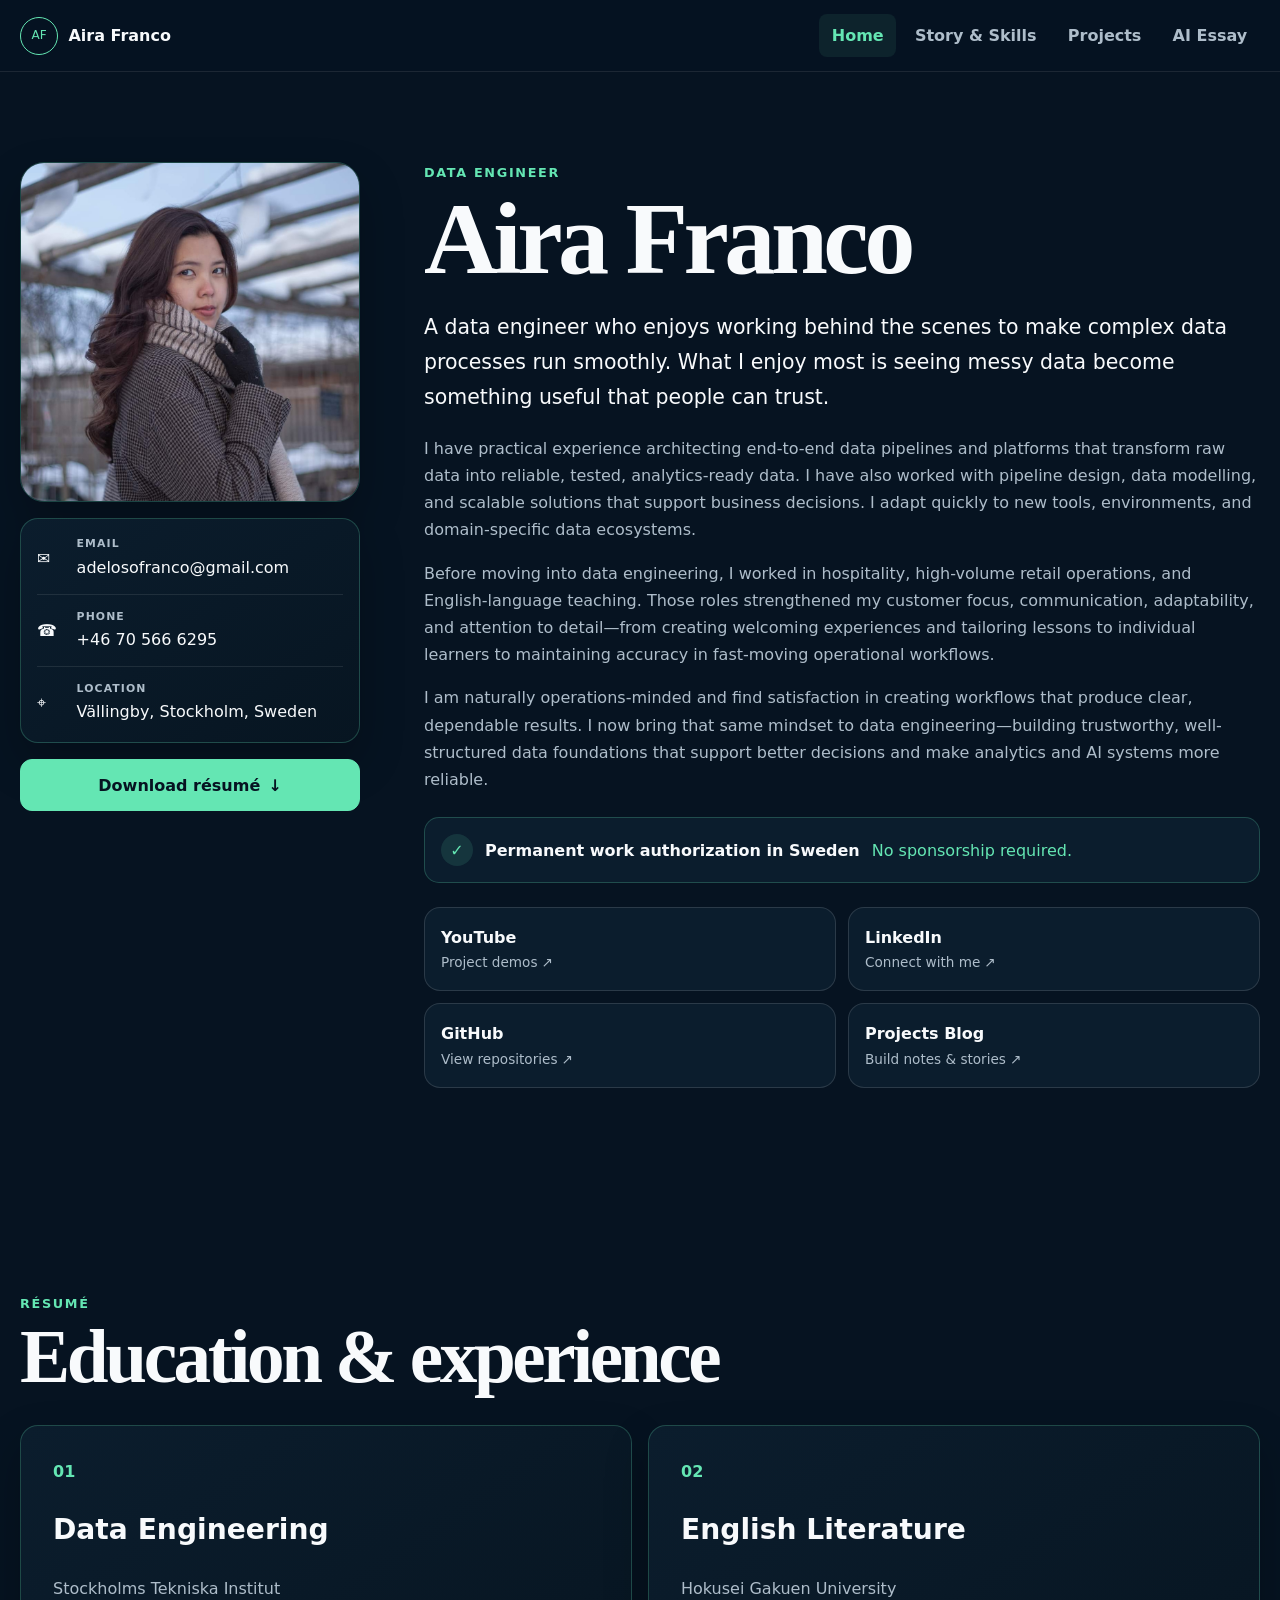
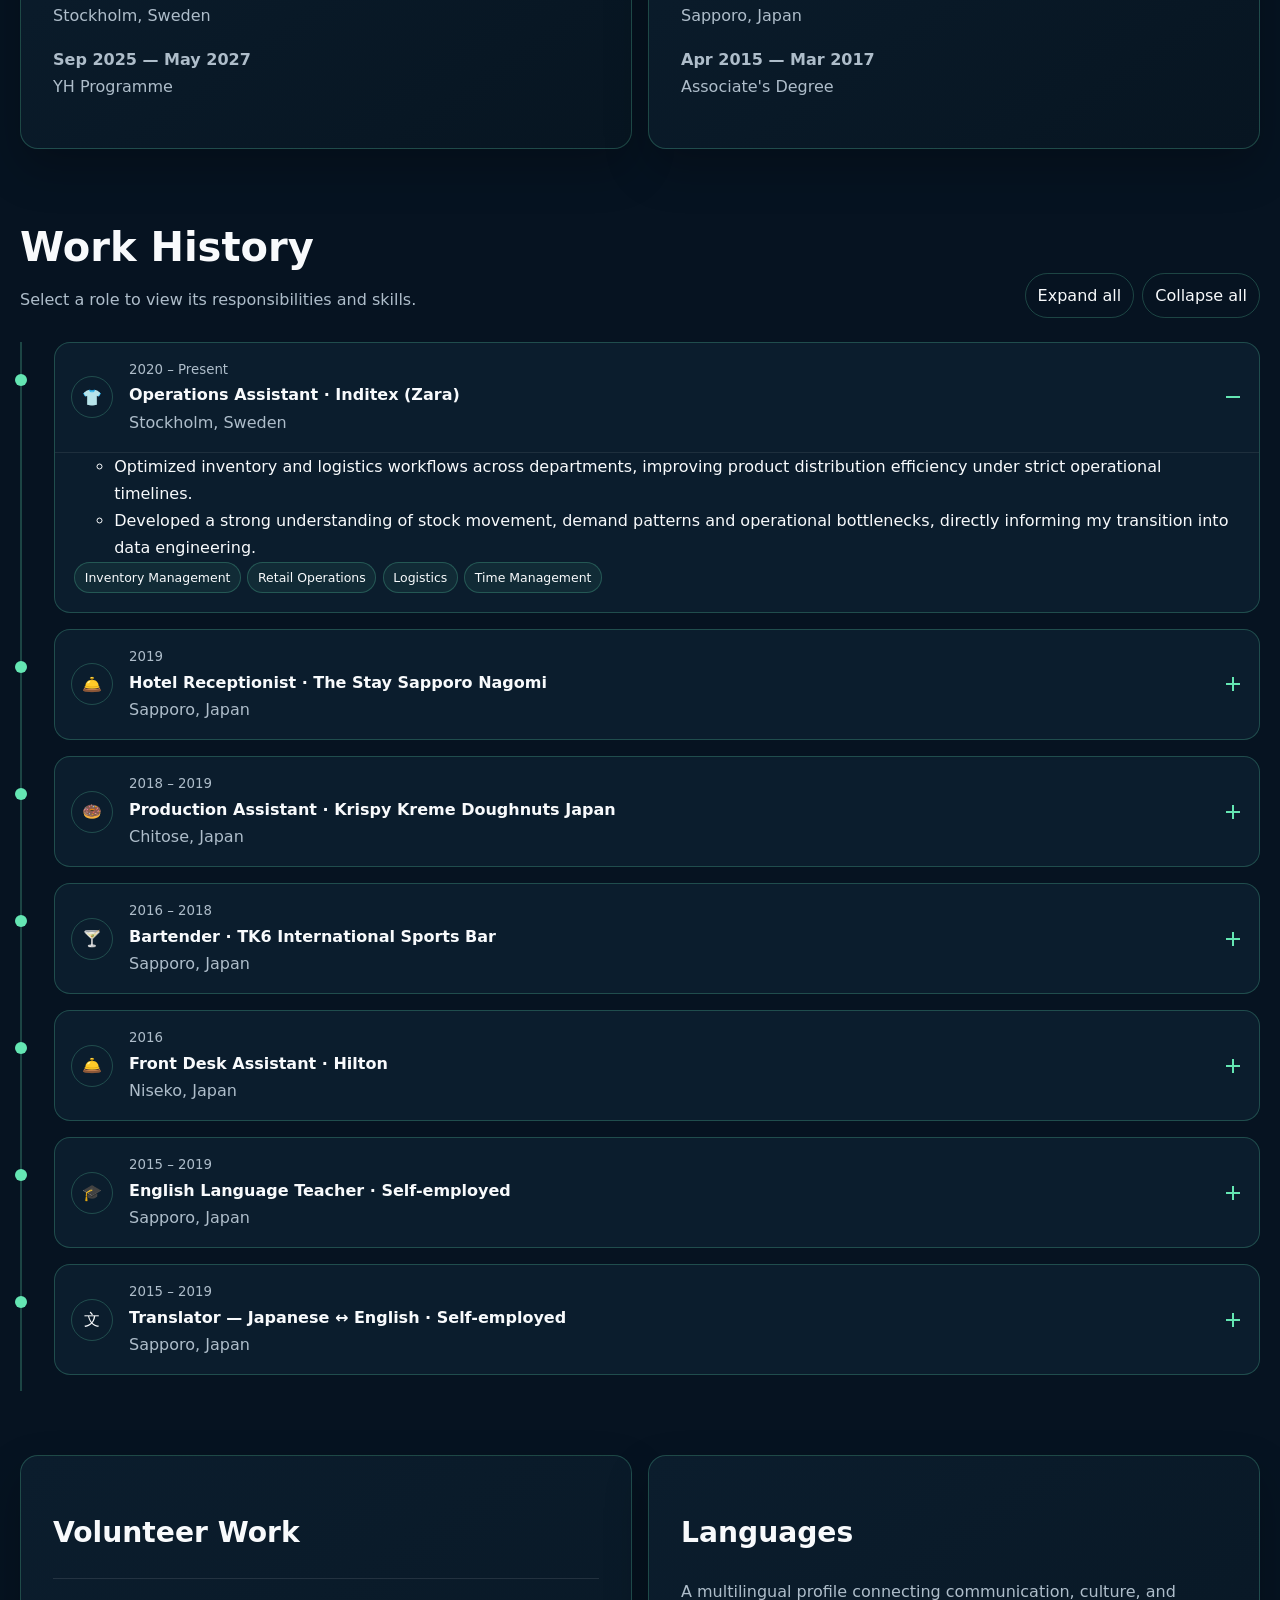
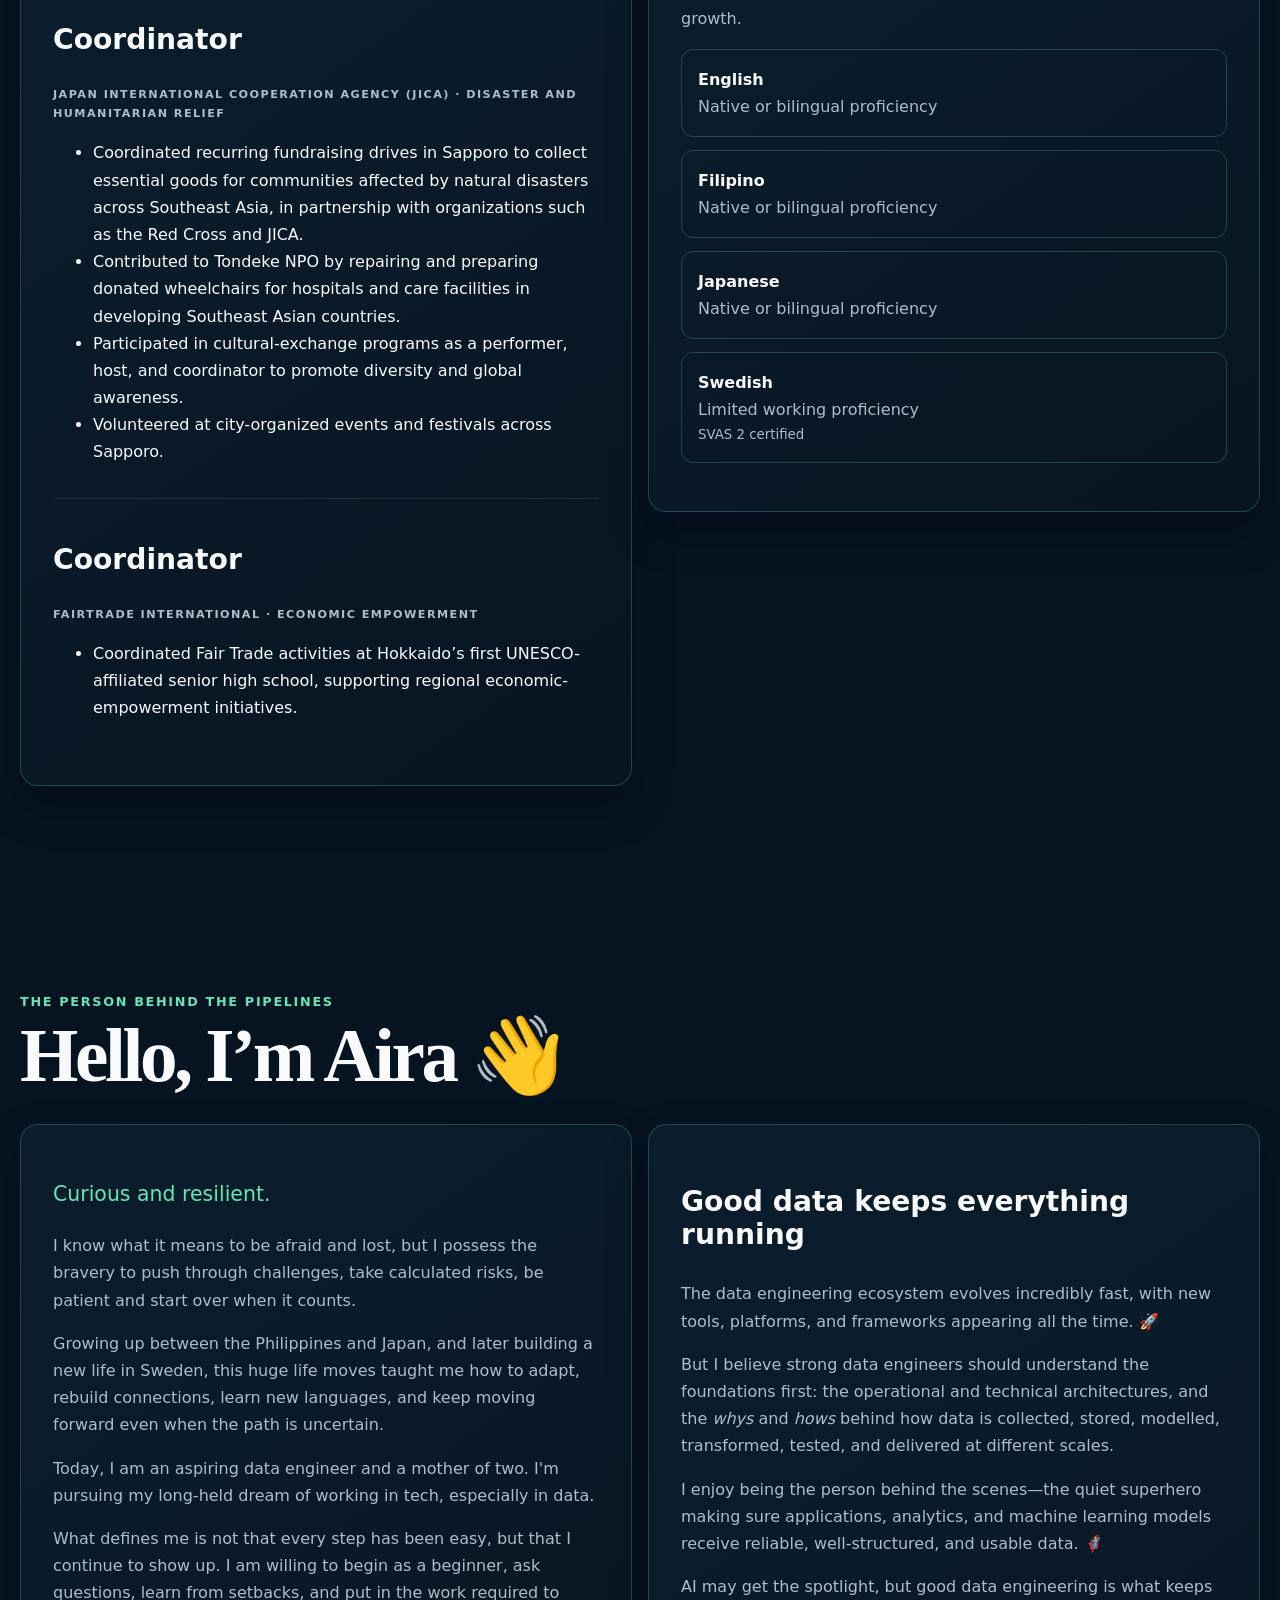
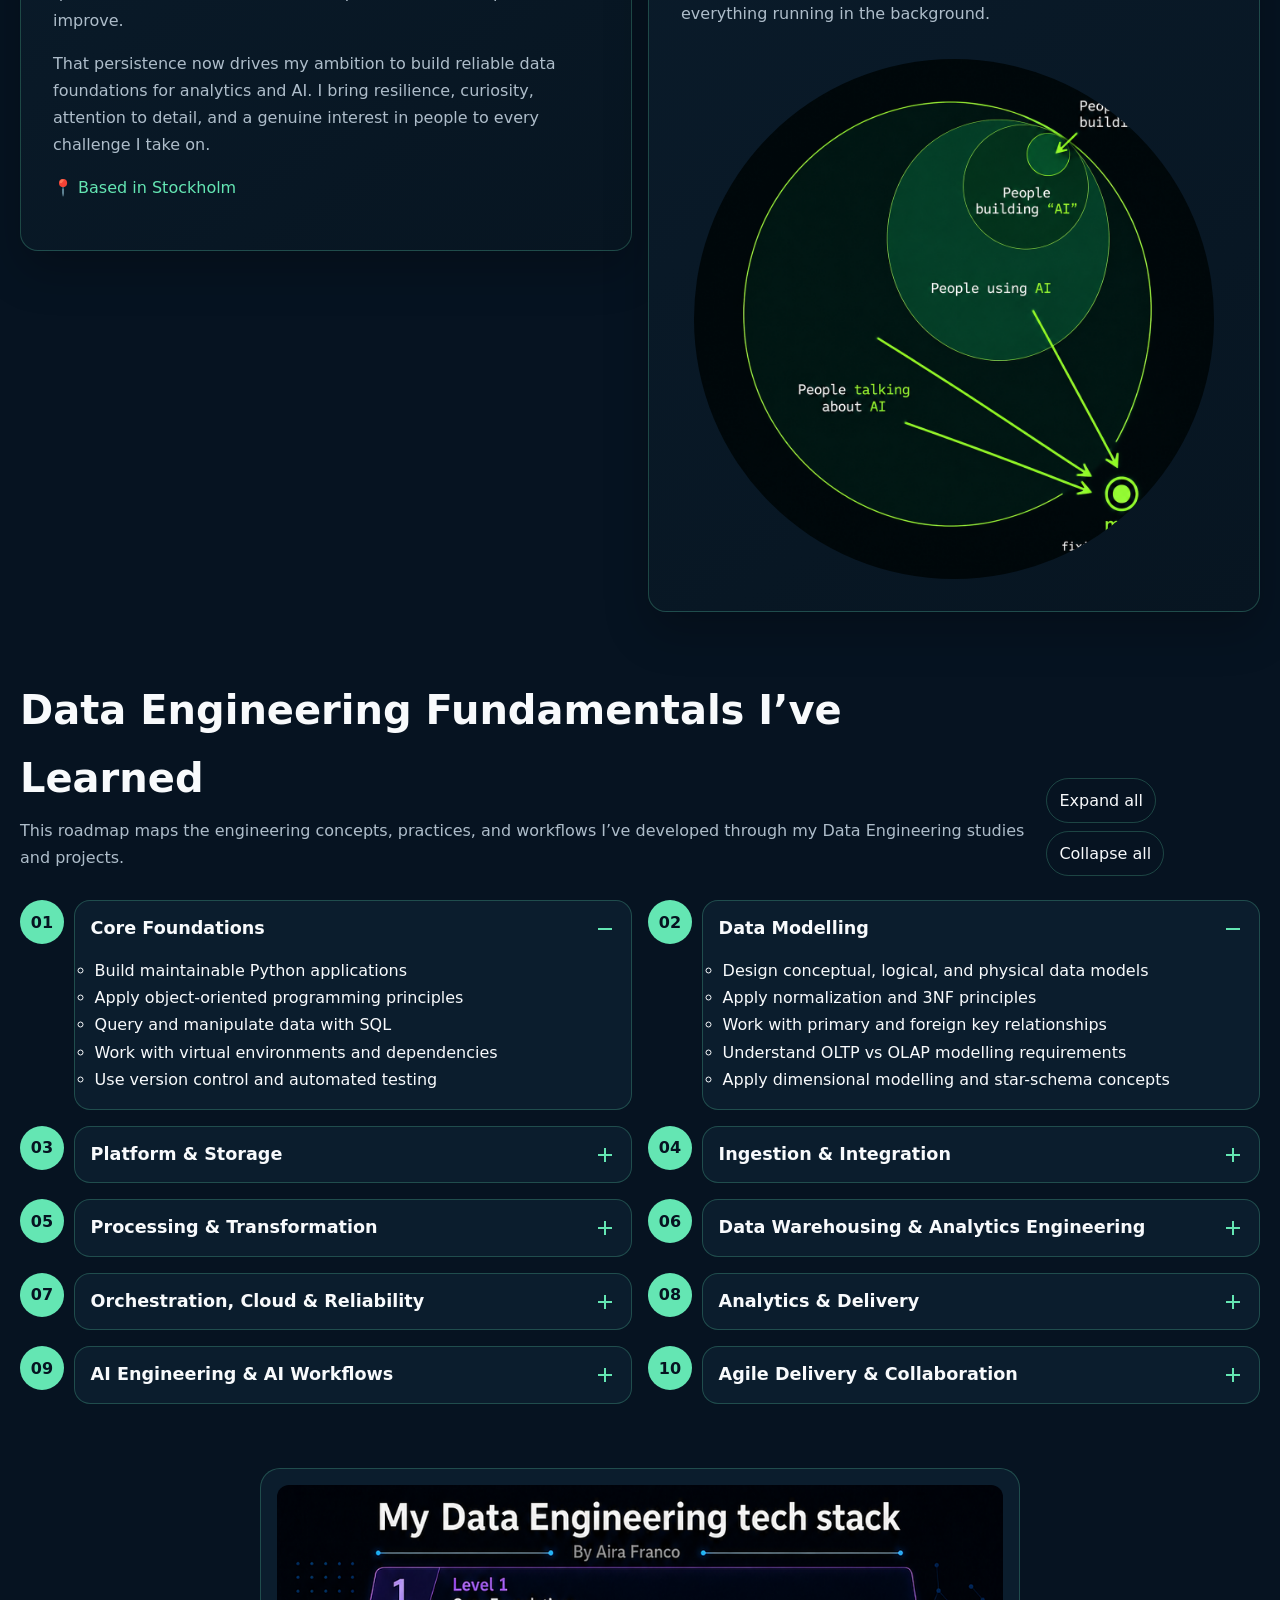
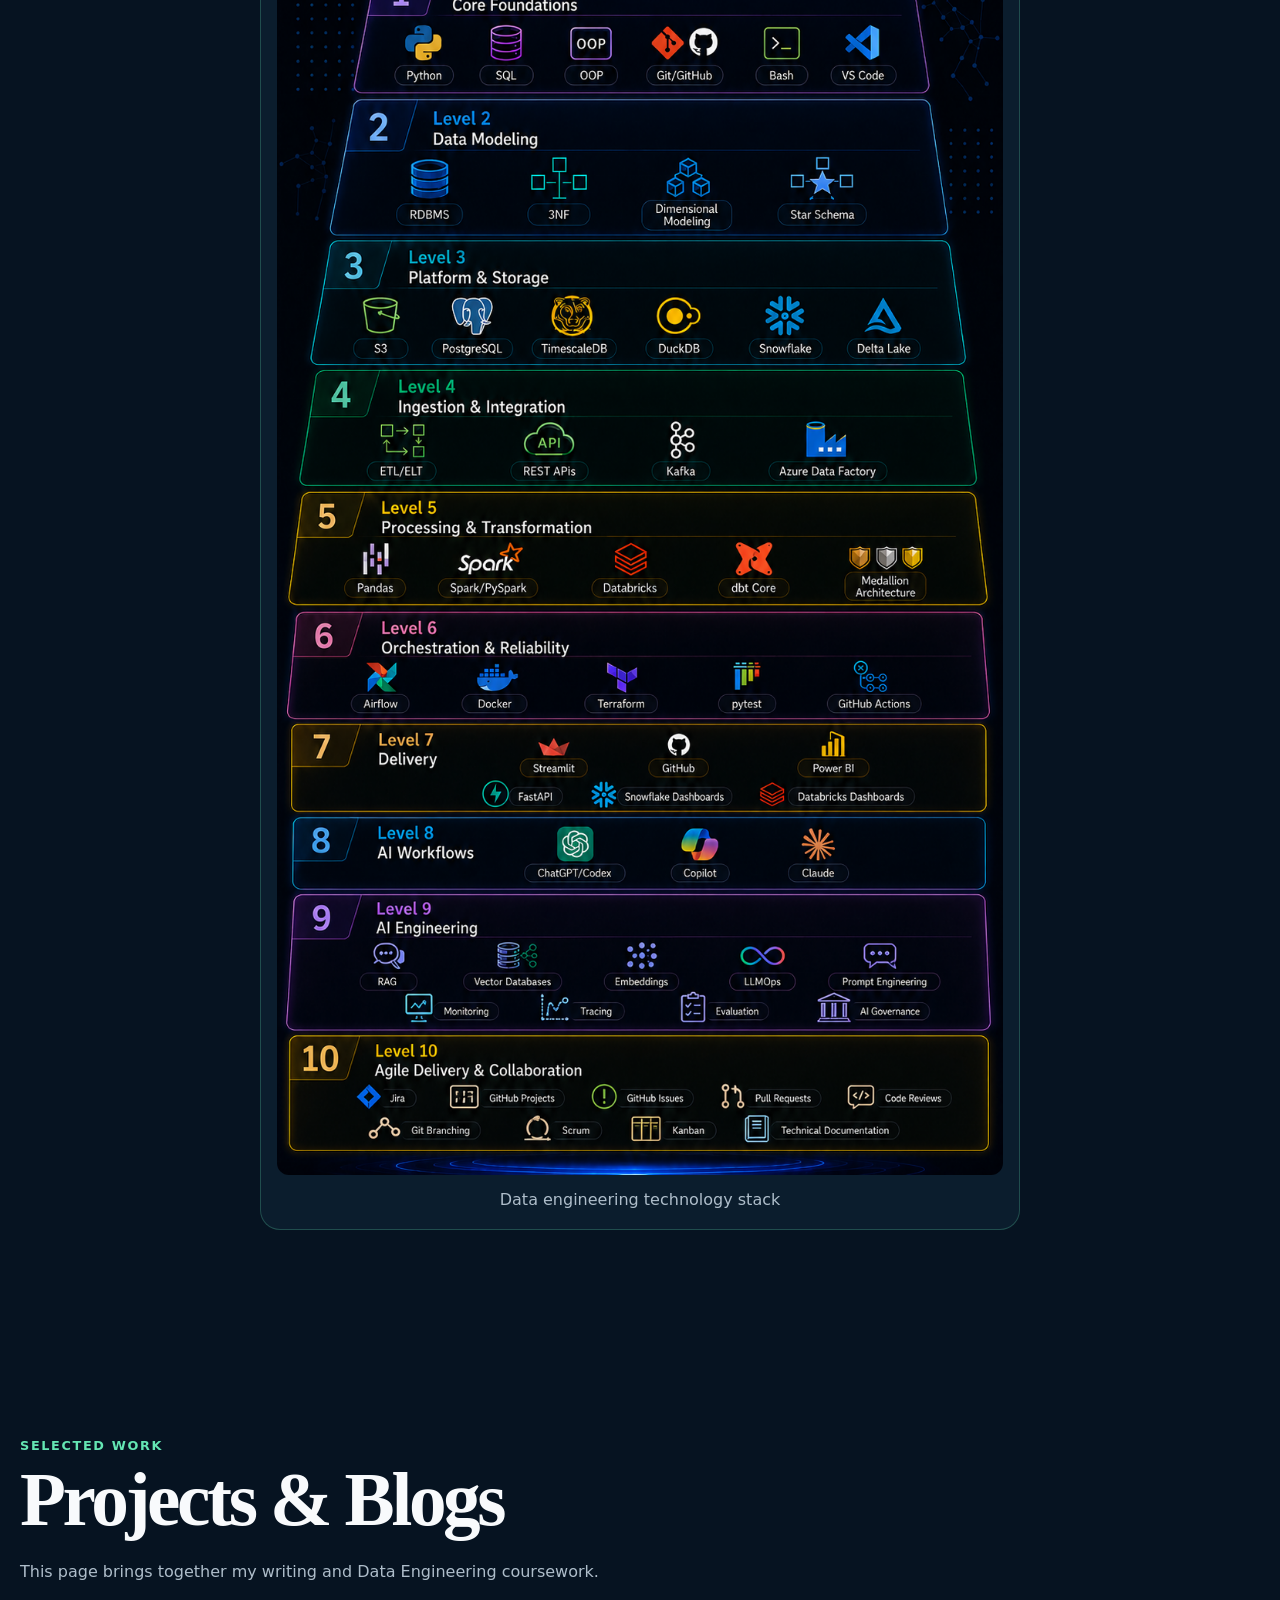
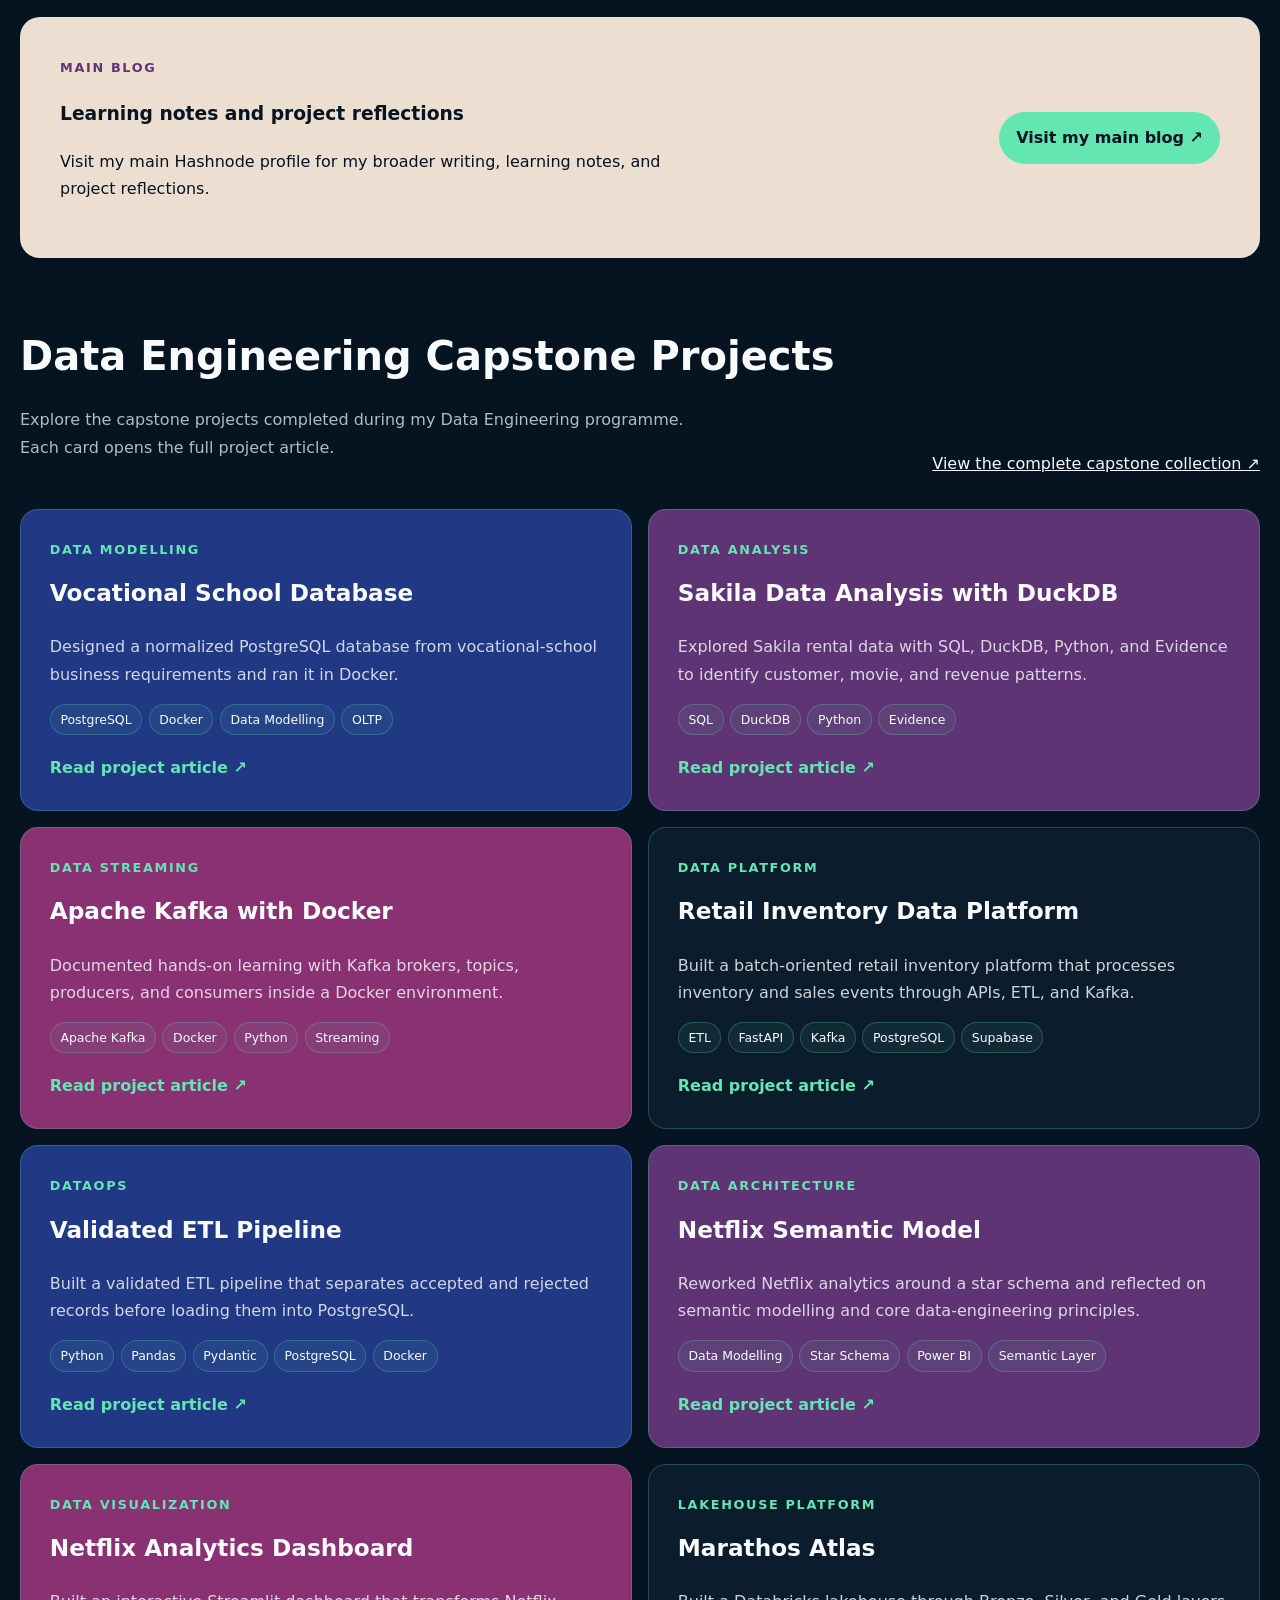
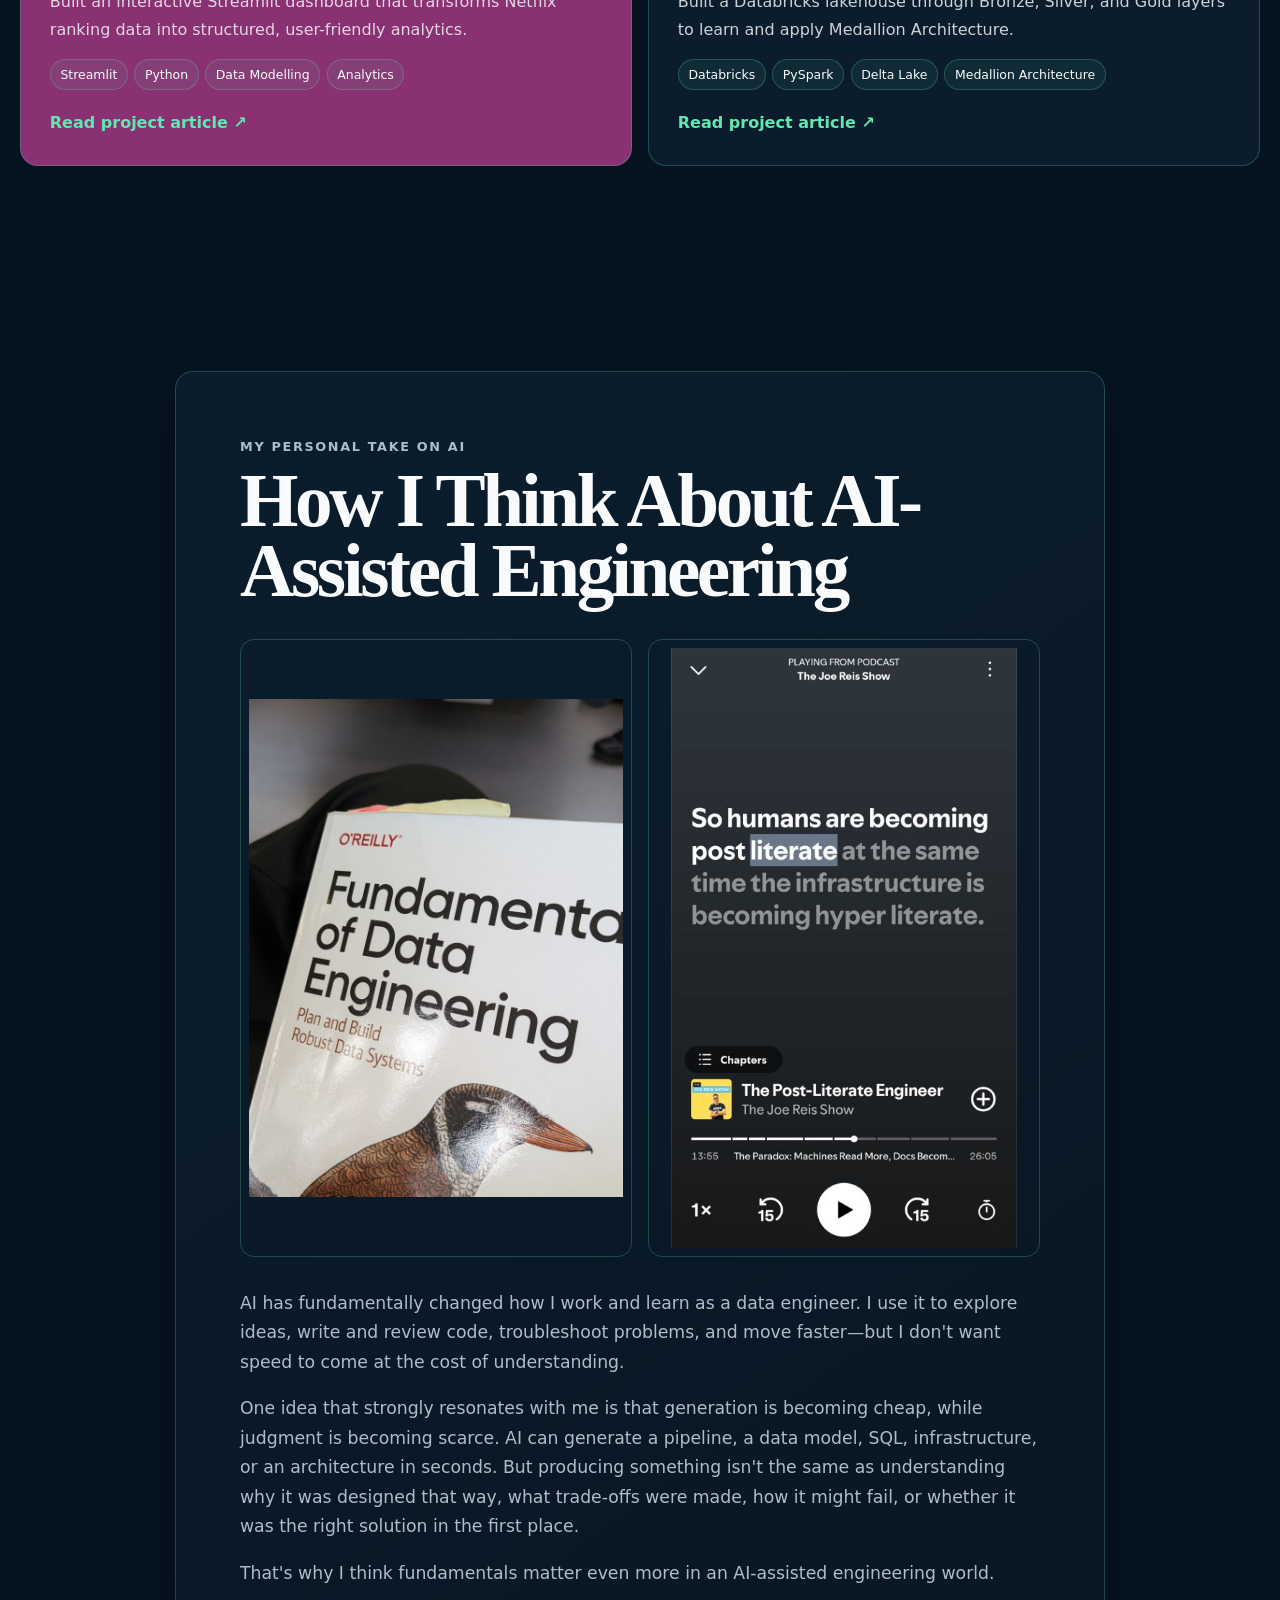
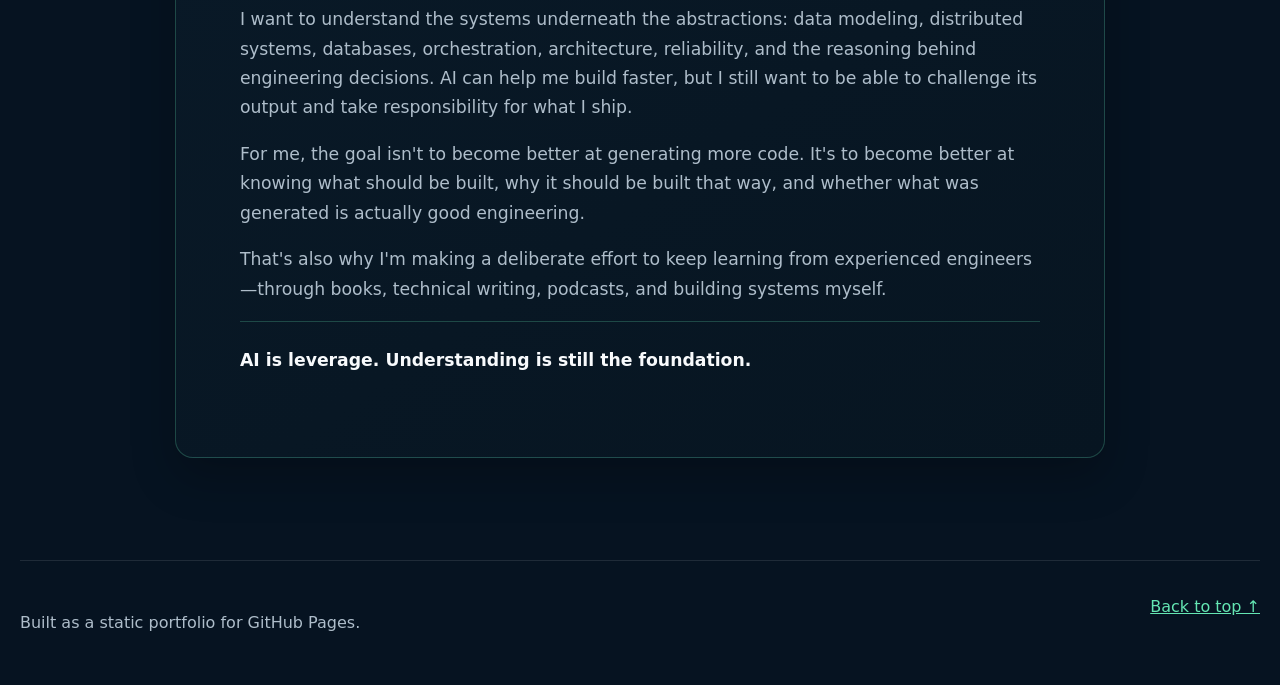
==== index.html @ 82b2828c "Migrate portfolio to static GitHub Pages site" ====
<!doctype html>
<html lang="en">
<head>
<meta charset="utf-8">
<meta name="viewport" content="width=device-width, initial-scale=1">
<title>Aira Franco | Data Engineer</title>
<meta name="description" content="Portfolio of Aira Franco, a Stockholm-based data engineer building reliable data foundations for analytics and AI.">
<meta name="theme-color" content="#061321">
<meta name="color-scheme" content="dark">
<link rel="canonical" href="https://akina-aoki.github.io/">
<meta property="og:type" content="website">
<meta property="og:site_name" content="Aira Franco Portfolio">
<meta property="og:title" content="Aira Franco | Data Engineer">
<meta property="og:description" content="Data engineering portfolio featuring Aira Franco's experience, skills, projects, and writing.">
<meta property="og:url" content="https://akina-aoki.github.io/">
<meta property="og:image" content="https://akina-aoki.github.io/assets/profile_pic.jpg">
<meta property="og:image:alt" content="Portrait of Aira Franco">
<link rel="icon" href="assets/profile_pic.jpg" type="image/jpeg">
<link rel="stylesheet" href="assets/css/styles.css">
<script src="assets/js/main.js" defer>
</script>
</head>
<body>
<a class="skip-link" href="#main-content">Skip to main content</a>
<header class="site-header">
<a class="brand" href="#home" aria-label="Aira Franco, home">
<span aria-hidden="true">AF</span>
<strong>Aira Franco</strong>
</a>
<button class="menu-button" type="button" aria-expanded="false" aria-controls="site-nav">
<span class="sr-only">Open navigation</span>
<span aria-hidden="true">
</span>
<span aria-hidden="true">
</span>
<span aria-hidden="true">
</span>
</button>
<nav id="site-nav" aria-label="Primary navigation">
<a href="#home">Home</a>
<a href="#story">Story &amp; Skills</a>
<a href="#projects">Projects</a>
<a href="#ai-essay">AI Essay</a>
</nav>
</header>
<main id="main-content">
<section id="home" class="section hero" aria-labelledby="home-title">
<div class="hero-grid">
<aside class="profile-column">
<img class="profile-image" src="assets/profile_pic.jpg" alt="Portrait of Aira Franco" width="981" height="981">
<div class="contact-card" aria-label="Contact information">
<p>
<span aria-hidden="true">✉</span>
<span>
<small>Email</small>
<a href="mailto:adelosofranco@gmail.com">adelosofranco@gmail.com</a>
</span>
</p>
<p>
<span aria-hidden="true">☎</span>
<span>
<small>Phone</small>
<a href="tel:+46705666295">+46 70 566 6295</a>
</span>
</p>
<p>
<span aria-hidden="true">⌖</span>
<span>
<small>Location</small>Vällingby, Stockholm, Sweden</span>
</p>
</div>
<a class="button primary full" href="assets/resume.pdf" download="CV_Aira_Franco_en.pdf">Download résumé <span aria-hidden="true">↓</span>
</a>
</aside>
<div class="hero-copy">
<p class="eyebrow">Data Engineer</p>
<h1 id="home-title">Aira Franco</h1>
<p class="lead">A data engineer who enjoys working behind the scenes to make complex data processes run smoothly. What I enjoy most is seeing messy data become something useful that people can trust.</p>
<p>I have practical experience architecting end-to-end data pipelines and platforms that transform raw data into reliable, tested, analytics-ready data. I have also worked with pipeline design, data modelling, and scalable solutions that support business decisions. I adapt quickly to new tools, environments, and domain-specific data ecosystems.</p>
<p>Before moving into data engineering, I worked in hospitality, high-volume retail operations, and English-language teaching. Those roles strengthened my customer focus, communication, adaptability, and attention to detail—from creating welcoming experiences and tailoring lessons to individual learners to maintaining accuracy in fast-moving operational workflows.</p>
<p>I am naturally operations-minded and find satisfaction in creating workflows that produce clear, dependable results. I now bring that same mindset to data engineering—building trustworthy, well-structured data foundations that support better decisions and make analytics and AI systems more reliable.</p>
<aside class="authorization">
<span aria-hidden="true">✓</span>
<strong>Permanent work authorization in Sweden</strong>
<em>No sponsorship required.</em>
</aside>
<div class="social-grid">
<a href="https://www.youtube.com/@Aira_Data_Engineering" target="_blank" rel="noopener noreferrer">
<b>YouTube</b>
<span>Project demos ↗</span>
</a>
<a href="https://www.linkedin.com/in/aira-franco0965/" target="_blank" rel="noopener noreferrer">
<b>LinkedIn</b>
<span>Connect with me ↗</span>
</a>
<a href="https://github.com/Akina-Aoki" target="_blank" rel="noopener noreferrer">
<b>GitHub</b>
<span>View repositories ↗</span>
</a>
<a href="https://hashnode.com/@Aira" target="_blank" rel="noopener noreferrer">
<b>Projects Blog</b>
<span>Build notes &amp; stories ↗</span>
</a>
</div>
</div>
</div>
</section>
<section id="resume" class="section">
<header class="section-heading">
<p class="eyebrow">Résumé</p>
<h2>Education &amp; experience</h2>
</header>
<div class="education-grid">
<article class="panel">
<span>01</span>
<h3>Data Engineering</h3>
<p>Stockholms Tekniska Institut<br>Stockholm, Sweden</p>
<p>
<strong>Sep 2025 — May 2027</strong>
<br>YH Programme</p>
</article>
<article class="panel">
<span>02</span>
<h3>English Literature</h3>
<p>Hokusei Gakuen University<br>Sapporo, Japan</p>
<p>
<strong>Apr 2015 — Mar 2017</strong>
<br>Associate's Degree</p>
</article>
</div>
<div class="timeline-heading">
<div>
<h3>Work History</h3>
<p>Select a role to view its responsibilities and skills.</p>
</div>
<div class="timeline-controls" aria-label="Work history controls">
<button type="button" data-details="expand" data-target="work-timeline">Expand all</button>
<button type="button" data-details="collapse" data-target="work-timeline">Collapse all</button>
</div>
</div>
<ol id="work-timeline" class="work-timeline">
<li class="timeline-item">
<details class="job-card" open>
<summary>
<span class="job-icon" aria-hidden="true">👕</span>
<span>
<small>2020 – Present</small>
<strong>Operations Assistant <span aria-hidden="true">·</span> Inditex (Zara)</strong>
<em>Stockholm, Sweden</em>
</span>
<span class="toggle" aria-hidden="true">
</span>
</summary>
<div class="job-details">
<ul>
<li>Optimized inventory and logistics workflows across departments, improving product distribution efficiency under strict operational timelines.</li>
<li>Developed a strong understanding of stock movement, demand patterns and operational bottlenecks, directly informing my transition into data engineering.</li>
</ul>
<div class="tags">
<span>Inventory Management</span>
<span>Retail Operations</span>
<span>Logistics</span>
<span>Time Management</span>
</div>
</div>
</details>
</li>
<li class="timeline-item">
<details class="job-card" >
<summary>
<span class="job-icon" aria-hidden="true">🛎️</span>
<span>
<small>2019</small>
<strong>Hotel Receptionist <span aria-hidden="true">·</span> The Stay Sapporo Nagomi</strong>
<em>Sapporo, Japan</em>
</span>
<span class="toggle" aria-hidden="true">
</span>
</summary>
<div class="job-details">
<ul>
<li>Handled front-office operations, guest relations and daily payment reconciliation to support efficient service.</li>
<li>Managed hotel inventories for company supplies. Inspected housekeeping&#x27;s work after cleaning to maintain hotel cleanliness standards.</li>
</ul>
<div class="tags">
<span>Administration</span>
<span>Hospitality Service</span>
<span>Booking Systems</span>
</div>
</div>
</details>
</li>
<li class="timeline-item">
<details class="job-card" >
<summary>
<span class="job-icon" aria-hidden="true">🍩</span>
<span>
<small>2018 – 2019</small>
<strong>Production Assistant <span aria-hidden="true">·</span> Krispy Kreme Doughnuts Japan</strong>
<em>Chitose, Japan</em>
</span>
<span class="toggle" aria-hidden="true">
</span>
</summary>
<div class="job-details">
<ul>
<li>Assisted with launching food-production workflows for the company&#x27;s first store in the region.</li>
<li>Supported preparation and worked as part of the production crew for the food products.</li>
</ul>
<div class="tags">
<span>Food Production</span>
<span>Operational Coordination</span>
</div>
</div>
</details>
</li>
<li class="timeline-item">
<details class="job-card" >
<summary>
<span class="job-icon" aria-hidden="true">🍸</span>
<span>
<small>2016 – 2018</small>
<strong>Bartender <span aria-hidden="true">·</span> TK6 International Sports Bar</strong>
<em>Sapporo, Japan</em>
</span>
<span class="toggle" aria-hidden="true">
</span>
</summary>
<div class="job-details">
<ul>
<li>Managed daily bar operations, staff coordination, daily cash reconciliation and cost controls while studying at university.</li>
</ul>
<div class="tags">
<span>Restaurant Operations</span>
<span>Team Coordination</span>
<span>Interpersonal Communication</span>
</div>
</div>
</details>
</li>
<li class="timeline-item">
<details class="job-card" >
<summary>
<span class="job-icon" aria-hidden="true">🛎️</span>
<span>
<small>2016</small>
<strong>Front Desk Assistant <span aria-hidden="true">·</span> Hilton</strong>
<em>Niseko, Japan</em>
</span>
<span class="toggle" aria-hidden="true">
</span>
</summary>
<div class="job-details">
<ul>
<li>Completed coursework and an internship involving reception duties and administrative coordination.</li>
<li>Helped maintain efficient internal processes and smooth day-to-day operations.</li>
</ul>
<div class="tags">
<span>Hotel Operations</span>
<span>Administration</span>
</div>
</div>
</details>
</li>
<li class="timeline-item">
<details class="job-card" >
<summary>
<span class="job-icon" aria-hidden="true">🎓</span>
<span>
<small>2015 – 2019</small>
<strong>English Language Teacher <span aria-hidden="true">·</span> Self-employed</strong>
<em>Sapporo, Japan</em>
</span>
<span class="toggle" aria-hidden="true">
</span>
</summary>
<div class="job-details">
<ul>
<li>Founded and operated an English tutoring business alongside university studies.</li>
<li>Delivered one-on-one and group lessons for children and adults, focusing on conversation, grammar and university exam readiness.</li>
</ul>
<div class="tags">
<span>Language Teaching</span>
<span>Lesson Planning</span>
<span>Language Level Assessment</span>
</div>
</div>
</details>
</li>
<li class="timeline-item">
<details class="job-card" >
<summary>
<span class="job-icon" aria-hidden="true">文</span>
<span>
<small>2015 – 2019</small>
<strong>Translator — Japanese ↔ English <span aria-hidden="true">·</span> Self-employed</strong>
<em>Sapporo, Japan</em>
</span>
<span class="toggle" aria-hidden="true">
</span>
</summary>
<div class="job-details">
<ul>
<li>Translated business and general documents between Japanese and English with precision and cultural sensitivity.</li>
<li>Managed timelines, priorities and delivery while working directly with clients to clarify requirements.</li>
</ul>
<div class="tags">
<span>Translation</span>
<span>Client Communication</span>
</div>
</div>
</details>
</li>
</ol>
<div class="two-column">
<section class="panel">
<h3>Volunteer Work</h3>
<article class="subcard">
<h3>Coordinator</h3>
<p class="eyebrow">Japan International Cooperation Agency (JICA) · Disaster and Humanitarian Relief</p>
<ul>
<li>Coordinated recurring fundraising drives in Sapporo to collect essential goods for communities affected by natural disasters across Southeast Asia, in partnership with organizations such as the Red Cross and JICA.</li>
<li>Contributed to Tondeke NPO by repairing and preparing donated wheelchairs for hospitals and care facilities in developing Southeast Asian countries.</li>
<li>Participated in cultural-exchange programs as a performer, host, and coordinator to promote diversity and global awareness.</li>
<li>Volunteered at city-organized events and festivals across Sapporo.</li>
</ul>
</article>
<article class="subcard">
<h3>Coordinator</h3>
<p class="eyebrow">Fairtrade International · Economic Empowerment</p>
<ul>
<li>Coordinated Fair Trade activities at Hokkaido’s first UNESCO-affiliated senior high school, supporting regional economic-empowerment initiatives.</li>
</ul>
</article>
</section>
<section class="panel languages">
<h3>Languages</h3>
<p>A multilingual profile connecting communication, culture, and growth.</p>
<ul>
<li>
<strong>English</strong>
<span>Native or bilingual proficiency</span>
</li>
<li>
<strong>Filipino</strong>
<span>Native or bilingual proficiency</span>
</li>
<li>
<strong>Japanese</strong>
<span>Native or bilingual proficiency</span>
</li>
<li>
<strong>Swedish</strong>
<span>Limited working proficiency</span>
<small>SVAS 2 certified</small>
</li>
</ul>
</section>
</div>
</section>
<section id="story" class="section story">
<header class="section-heading">
<p class="eyebrow">The person behind the pipelines</p>
<h2>Hello, I’m Aira <span aria-hidden="true">👋</span>
</h2>
</header>
<div class="story-grid">
<div class="panel">
<p class="lead mint">Curious and resilient.</p>
<p>I know what it means to be afraid and lost, but I possess the bravery to push through challenges, take calculated risks, be patient and start over when it counts.</p>
<p>Growing up between the Philippines and Japan, and later building a new life in Sweden, this huge life moves taught me how to adapt, rebuild connections, learn new languages, and keep moving forward even when the path is uncertain.</p>
<p>Today, I am an aspiring data engineer and a mother of two. I'm pursuing my long-held dream of working in tech, especially in data.</p>
<p>What defines me is not that every step has been easy, but that I continue to show up. I am willing to begin as a beginner, ask questions, learn from setbacks, and put in the work required to improve.</p>
<p>That persistence now drives my ambition to build reliable data foundations for analytics and AI. I bring resilience, curiosity, attention to detail, and a genuine interest in people to every challenge I take on.</p>
<p class="location">📍 Based in Stockholm</p>
</div>
<div class="panel intro">
<h3>Good data keeps everything running</h3>
<p>The data engineering ecosystem evolves incredibly fast, with new tools, platforms, and frameworks appearing all the time. 🚀</p>
<p>But I believe strong data engineers should understand the foundations first: the operational and technical architectures, and the <em>whys</em> and <em>hows</em> behind how data is collected, stored, modelled, transformed, tested, and delivered at different scales.</p>
<p>I enjoy being the person behind the scenes—the quiet superhero making sure applications, analytics, and machine learning models receive reliable, well-structured, and usable data. 🦸‍♀️</p>
<p>AI may get the spotlight, but good data engineering is what keeps everything running in the background.</p>
<img src="assets/circle_graph.png" alt="Diagram showing the relationship between data engineering, analytics, machine learning, and AI" width="1254" height="1254" loading="lazy">
</div>
</div>
<div class="timeline-heading">
<div>
<h3>Data Engineering Fundamentals I’ve Learned</h3>
<p>This roadmap maps the engineering concepts, practices, and workflows I’ve developed through my Data Engineering studies and projects.</p>
</div>
<div class="timeline-controls">
<button type="button" data-details="expand" data-target="skills-timeline">Expand all</button>
<button type="button" data-details="collapse" data-target="skills-timeline">Collapse all</button>
</div>
</div>
<ol id="skills-timeline" class="skills-timeline">
<li>
<span class="stage-number">01</span>
<details class="stage-card" open>
<summary>
<h3>Core Foundations</h3>
<span class="toggle" aria-hidden="true">
</span>
</summary>
<ul>
<li>Build maintainable Python applications</li>
<li>Apply object-oriented programming principles</li>
<li>Query and manipulate data with SQL</li>
<li>Work with virtual environments and dependencies</li>
<li>Use version control and automated testing</li>
</ul>
</details>
</li>
<li>
<span class="stage-number">02</span>
<details class="stage-card" open>
<summary>
<h3>Data Modelling</h3>
<span class="toggle" aria-hidden="true">
</span>
</summary>
<ul>
<li>Design conceptual, logical, and physical data models</li>
<li>Apply normalization and 3NF principles</li>
<li>Work with primary and foreign key relationships</li>
<li>Understand OLTP vs OLAP modelling requirements</li>
<li>Apply dimensional modelling and star-schema concepts</li>
</ul>
</details>
</li>
<li>
<span class="stage-number">03</span>
<details class="stage-card" >
<summary>
<h3>Platform &amp; Storage</h3>
<span class="toggle" aria-hidden="true">
</span>
</summary>
<ul>
<li>Design databases, schemas, tables, and data types</li>
<li>Choose appropriate transactional and analytical storage</li>
<li>Work with relational, object, warehouse, and lakehouse storage</li>
<li>Understand data lake and cloud-storage foundations</li>
<li>Apply basic data governance and storage design principles</li>
</ul>
</details>
</li>
<li>
<span class="stage-number">04</span>
<details class="stage-card" >
<summary>
<h3>Ingestion &amp; Integration</h3>
<span class="toggle" aria-hidden="true">
</span>
</summary>
<ul>
<li>Design ETL and ELT workflows</li>
<li>Integrate REST APIs and external data sources</li>
<li>Work with batch and streaming ingestion patterns</li>
<li>Validate incoming data and improve traceability</li>
<li>Build repeatable and reliable ingestion pipelines</li>
</ul>
</details>
</li>
<li>
<span class="stage-number">05</span>
<details class="stage-card" >
<summary>
<h3>Processing &amp; Transformation</h3>
<span class="toggle" aria-hidden="true">
</span>
</summary>
<ul>
<li>Clean, transform, and enrich raw data</li>
<li>Perform exploratory data analysis</li>
<li>Build reusable transformation layers</li>
<li>Process distributed and large-scale datasets</li>
<li>Apply Medallion Architecture patterns</li>
</ul>
</details>
</li>
<li>
<span class="stage-number">06</span>
<details class="stage-card" >
<summary>
<h3>Data Warehousing &amp; Analytics Engineering</h3>
<span class="toggle" aria-hidden="true">
</span>
</summary>
<ul>
<li>Understand the data warehouse lifecycle</li>
<li>Design fact and dimension tables</li>
<li>Apply dimensional and star-schema modelling</li>
<li>Build analytics-ready transformation layers</li>
<li>Organize data marts for reporting and analysis</li>
</ul>
</details>
</li>
<li>
<span class="stage-number">07</span>
<details class="stage-card" >
<summary>
<h3>Orchestration, Cloud &amp; Reliability</h3>
<span class="toggle" aria-hidden="true">
</span>
</summary>
<ul>
<li>Orchestrate multi-step data workflows</li>
<li>Containerize applications and data services</li>
<li>Apply infrastructure-as-code principles</li>
<li>Implement automated tests and CI/CD workflows</li>
<li>Design observable and maintainable data pipelines</li>
</ul>
</details>
</li>
<li>
<span class="stage-number">08</span>
<details class="stage-card" >
<summary>
<h3>Analytics &amp; Delivery</h3>
<span class="toggle" aria-hidden="true">
</span>
</summary>
<ul>
<li>Prepare trusted datasets for reporting</li>
<li>Turn analytical data into business insights</li>
<li>Design dashboards and interactive reports</li>
<li>Build data applications and API-based delivery layers</li>
<li>Present data clearly for technical and non-technical users</li>
</ul>
</details>
</li>
<li>
<span class="stage-number">09</span>
<details class="stage-card" >
<summary>
<h3>AI Engineering &amp; AI Workflows</h3>
<span class="toggle" aria-hidden="true">
</span>
</summary>
<ul>
<li>Use AI coding assistants for development and debugging</li>
<li>Use AI for codebase analysis, refactoring, and documentation</li>
<li>Integrate ChatGPT/Codex, GitHub Copilot, and Claude into daily software and data engineering workflows</li>
</ul>
<div class="upcoming">
<h4>Upcoming coursework</h4>
<ul>
<li>Retrieval-Augmented Generation (RAG)</li>
<li>Vector databases and embeddings</li>
<li>LLMOps and AI application monitoring</li>
<li>Tracing, evaluation, and governance</li>
<li>Prompt engineering and AI-system reliability</li>
</ul>
</div>
</details>
</li>
<li>
<span class="stage-number">10</span>
<details class="stage-card" >
<summary>
<h3>Agile Delivery &amp; Collaboration</h3>
<span class="toggle" aria-hidden="true">
</span>
</summary>
<ul>
<li>Work with Agile and iterative delivery practices</li>
<li>Plan work through backlogs, issues, and project boards</li>
<li>Use branches, pull requests, and collaborative Git workflows</li>
<li>Participate in code review and technical documentation</li>
<li>Organize engineering work using Scrum/Kanban-style practices</li>
</ul>
</details>
</li>
</ol>
<figure class="tech-stack">
<img src="assets/data_engineering_tech_stack.png" alt="Infographic of Aira Franco's data engineering technology stack and learning roadmap" width="941" height="1672" loading="lazy">
<figcaption>Data engineering technology stack</figcaption>
</figure>
</section>
<section id="projects" class="section projects">
<header class="section-heading">
<p class="eyebrow">Selected work</p>
<h2>Projects &amp; Blogs</h2>
<p>This page brings together my writing and Data Engineering coursework.</p>
</header>
<aside class="featured">
<div>
<p class="eyebrow">Main Blog</p>
<h3>Learning notes and project reflections</h3>
<p>Visit my main Hashnode profile for my broader writing, learning notes, and project reflections.</p>
</div>
<a class="button" href="https://hashnode.com/@Aira" target="_blank" rel="noopener noreferrer">Visit my main blog ↗</a>
</aside>
<div class="projects-intro">
<div>
<h3>Data Engineering Capstone Projects</h3>
<p>Explore the capstone projects completed during my Data Engineering programme. Each card opens the full project article.</p>
</div>
<a href="https://dataengineeringlearning.hashnode.dev/" target="_blank" rel="noopener noreferrer">View the complete capstone collection ↗</a>
</div>
<div class="project-grid">
<a class="project-card" href="https://dataengineeringlearning.hashnode.dev/data-modelling-project-vocational-school-database" target="_blank" rel="noopener noreferrer">
<span class="eyebrow">Data Modelling</span>
<h3>Vocational School Database</h3>
<p>Designed a normalized PostgreSQL database from vocational-school business requirements and ran it in Docker.</p>
<span class="tags">
<span>PostgreSQL</span>
<span>Docker</span>
<span>Data Modelling</span>
<span>OLTP</span>
</span>
<span class="card-link">Read project article <span aria-hidden="true">↗</span>
</span>
</a>
<a class="project-card" href="https://dataengineeringlearning.hashnode.dev/sql-project-data-analysis-with-duckdb" target="_blank" rel="noopener noreferrer">
<span class="eyebrow">Data Analysis</span>
<h3>Sakila Data Analysis with DuckDB</h3>
<p>Explored Sakila rental data with SQL, DuckDB, Python, and Evidence to identify customer, movie, and revenue patterns.</p>
<span class="tags">
<span>SQL</span>
<span>DuckDB</span>
<span>Python</span>
<span>Evidence</span>
</span>
<span class="card-link">Read project article <span aria-hidden="true">↗</span>
</span>
</a>
<a class="project-card" href="https://dataengineeringlearning.hashnode.dev/what-i-learned-about-apache-kafka-by-running-it-in-docker" target="_blank" rel="noopener noreferrer">
<span class="eyebrow">Data Streaming</span>
<h3>Apache Kafka with Docker</h3>
<p>Documented hands-on learning with Kafka brokers, topics, producers, and consumers inside a Docker environment.</p>
<span class="tags">
<span>Apache Kafka</span>
<span>Docker</span>
<span>Python</span>
<span>Streaming</span>
</span>
<span class="card-link">Read project article <span aria-hidden="true">↗</span>
</span>
</a>
<a class="project-card" href="https://dataengineeringlearning.hashnode.dev/building-a-batch-processed-real-time-retail-inventory-data-platform-using-etl-fastapi-kafka-postgresql-supabase" target="_blank" rel="noopener noreferrer">
<span class="eyebrow">Data Platform</span>
<h3>Retail Inventory Data Platform</h3>
<p>Built a batch-oriented retail inventory platform that processes inventory and sales events through APIs, ETL, and Kafka.</p>
<span class="tags">
<span>ETL</span>
<span>FastAPI</span>
<span>Kafka</span>
<span>PostgreSQL</span>
<span>Supabase</span>
</span>
<span class="card-link">Read project article <span aria-hidden="true">↗</span>
</span>
</a>
<a class="project-card" href="https://dataengineeringlearning.hashnode.dev/robust-etl-pipeline-learning-log" target="_blank" rel="noopener noreferrer">
<span class="eyebrow">DataOps</span>
<h3>Validated ETL Pipeline</h3>
<p>Built a validated ETL pipeline that separates accepted and rejected records before loading them into PostgreSQL.</p>
<span class="tags">
<span>Python</span>
<span>Pandas</span>
<span>Pydantic</span>
<span>PostgreSQL</span>
<span>Docker</span>
</span>
<span class="card-link">Read project article <span aria-hidden="true">↗</span>
</span>
</a>
<a class="project-card" href="https://dataengineeringlearning.hashnode.dev/why-semantic-models-need-strong-data-engineering-principles" target="_blank" rel="noopener noreferrer">
<span class="eyebrow">Data Architecture</span>
<h3>Netflix Semantic Model</h3>
<p>Reworked Netflix analytics around a star schema and reflected on semantic modelling and core data-engineering principles.</p>
<span class="tags">
<span>Data Modelling</span>
<span>Star Schema</span>
<span>Power BI</span>
<span>Semantic Layer</span>
</span>
<span class="card-link">Read project article <span aria-hidden="true">↗</span>
</span>
</a>
<a class="project-card" href="https://dataengineeringlearning.hashnode.dev/netflix-analytics-dashboard-with-streamlit" target="_blank" rel="noopener noreferrer">
<span class="eyebrow">Data Visualization</span>
<h3>Netflix Analytics Dashboard</h3>
<p>Built an interactive Streamlit dashboard that transforms Netflix ranking data into structured, user-friendly analytics.</p>
<span class="tags">
<span>Streamlit</span>
<span>Python</span>
<span>Data Modelling</span>
<span>Analytics</span>
</span>
<span class="card-link">Read project article <span aria-hidden="true">↗</span>
</span>
</a>
<a class="project-card" href="https://dataengineeringlearning.hashnode.dev/marathos-atlas-building-a-data-platform-in-databricks-to-learn-medallion-architecture" target="_blank" rel="noopener noreferrer">
<span class="eyebrow">Lakehouse Platform</span>
<h3>Marathos Atlas</h3>
<p>Built a Databricks lakehouse through Bronze, Silver, and Gold layers to learn and apply Medallion Architecture.</p>
<span class="tags">
<span>Databricks</span>
<span>PySpark</span>
<span>Delta Lake</span>
<span>Medallion Architecture</span>
</span>
<span class="card-link">Read project article <span aria-hidden="true">↗</span>
</span>
</a>
</div>
</section>
<section id="ai-essay" class="section">
<article class="essay panel">
<header>
<p class="eyebrow">My Personal Take on AI</p>
<h2>How I Think About AI-Assisted Engineering</h2>
</header>
<div class="essay-images">
<figure>
<img src="assets/de_post_literate_1.jpg" alt="Data engineering in a post-literate world — part one" width="800" height="1066" loading="lazy">
</figure>
<figure>
<img src="assets/de_post_literate_2.jpg" alt="Data engineering in a post-literate world — part two" width="480" height="833" loading="lazy">
</figure>
</div>
<p>AI has fundamentally changed how I work and learn as a data engineer. I use it to explore ideas, write and review code, troubleshoot problems, and move faster—but I don&#x27;t want speed to come at the cost of understanding.</p>
<p>One idea that strongly resonates with me is that generation is becoming cheap, while judgment is becoming scarce. AI can generate a pipeline, a data model, SQL, infrastructure, or an architecture in seconds. But producing something isn&#x27;t the same as understanding why it was designed that way, what trade-offs were made, how it might fail, or whether it was the right solution in the first place.</p>
<p>That&#x27;s why I think fundamentals matter even more in an AI-assisted engineering world.</p>
<p>I want to understand the systems underneath the abstractions: data modeling, distributed systems, databases, orchestration, architecture, reliability, and the reasoning behind engineering decisions. AI can help me build faster, but I still want to be able to challenge its output and take responsibility for what I ship.</p>
<p>For me, the goal isn&#x27;t to become better at generating more code. It&#x27;s to become better at knowing what should be built, why it should be built that way, and whether what was generated is actually good engineering.</p>
<p>That&#x27;s also why I&#x27;m making a deliberate effort to keep learning from experienced engineers—through books, technical writing, podcasts, and building systems myself.</p>
<p class=essay-conclusion>AI is leverage. Understanding is still the foundation.</p>
</article>
</section>
</main>
<footer>
<p>Built as a static portfolio for GitHub Pages.</p>
<a href="#home">Back to top ↑</a>
</footer>
</body>
</html>
---- assets/css/styles.css ----
:root{--bg:#061321;--panel:#0b1d2d;--panel-2:#10283d;--ink:#f8fafc;--muted:#aebdca;--mint:#64e6b3;--border:rgba(100,230,179,.24);--blue:#213885;--sand:#ecdfd2;--purple:#5f3475;--magenta:#893172;--max:1240px;--shadow:0 20px 45px rgba(0,0,0,.23)}
*{box-sizing:border-box}html{scroll-behavior:smooth;scroll-padding-top:5.5rem}body{margin:0;overflow-x:hidden;background:var(--bg);color:var(--ink);font:16px/1.7 system-ui,-apple-system,BlinkMacSystemFont,"Segoe UI",sans-serif}img{display:block;max-width:100%;height:auto}a{color:inherit}button,a{font:inherit}button:focus-visible,a:focus-visible,summary:focus-visible{outline:3px solid var(--mint);outline-offset:4px}.sr-only{position:absolute;width:1px;height:1px;padding:0;margin:-1px;overflow:hidden;clip:rect(0,0,0,0);white-space:nowrap;border:0}.skip-link{position:fixed;z-index:100;left:1rem;top:1rem;transform:translateY(-160%);padding:.65rem 1rem;background:var(--mint);color:var(--bg);font-weight:800;border-radius:.5rem}.skip-link:focus{transform:none}.site-header{position:sticky;z-index:50;top:0;display:flex;align-items:center;justify-content:space-between;min-height:72px;padding:.65rem max(1rem,calc((100vw - var(--max))/2));background:rgba(6,19,33,.94);border-bottom:1px solid rgba(255,255,255,.09);backdrop-filter:blur(14px)}.brand{display:flex;gap:.65rem;align-items:center;text-decoration:none}.brand>span{display:grid;place-items:center;width:38px;aspect-ratio:1;border:1px solid var(--mint);border-radius:50%;color:var(--mint);font-size:.75rem}.site-header nav{display:flex;gap:.35rem}.site-header nav a{padding:.5rem .8rem;color:var(--muted);font-weight:700;text-decoration:none;border-radius:.5rem}.site-header nav a:hover,.site-header nav a[aria-current]{color:var(--mint);background:rgba(100,230,179,.08)}.menu-button{display:none;background:none;border:0;color:var(--ink);padding:.5rem}.menu-button span[aria-hidden]{display:block;width:25px;height:2px;margin:5px;background:currentColor}.section{width:min(100% - 2rem,var(--max));margin:auto;padding:clamp(4rem,8vw,7.5rem) 0}.hero{padding-top:clamp(3rem,7vw,6rem)}.hero-grid{display:grid;grid-template-columns:minmax(240px,340px) minmax(0,1fr);gap:clamp(2rem,5vw,5rem);align-items:start}.profile-column{position:sticky;top:100px}.profile-image{width:100%;aspect-ratio:1;object-fit:cover;border:1px solid var(--border);border-radius:24px;box-shadow:var(--shadow)}.contact-card,.panel{background:linear-gradient(145deg,var(--panel),#071521);border:1px solid var(--border);border-radius:18px;box-shadow:var(--shadow)}.contact-card{margin-top:1rem;padding:.25rem 1rem}.contact-card p{display:grid;grid-template-columns:30px 1fr;gap:.6rem;align-items:center;margin:0;padding:.8rem 0;border-bottom:1px solid rgba(255,255,255,.09);overflow-wrap:anywhere}.contact-card p:last-child{border:0}.contact-card small{display:block;color:var(--muted);font-size:.68rem;font-weight:800;letter-spacing:.1em;text-transform:uppercase}.contact-card a{text-decoration:none}.contact-card a:hover{color:var(--mint)}.button{display:inline-flex;justify-content:center;align-items:center;gap:.5rem;padding:.7rem 1rem;border:1px solid var(--mint);border-radius:999px;background:var(--mint);color:var(--bg);font-weight:800;text-decoration:none}.button:hover{background:transparent;color:var(--mint)}.button.full{width:100%;margin-top:1rem;border-radius:12px}.eyebrow{margin:0 0 .5rem;color:var(--mint);font-size:.8rem;font-weight:850;letter-spacing:.13em;text-transform:uppercase}.hero h1,.section-heading h2,.essay h2{margin:.1rem 0 1.4rem;font-family:Georgia,"Times New Roman",serif;font-size:clamp(3.3rem,8vw,6.8rem);line-height:.94;letter-spacing:-.045em}.hero-copy>p:not(.eyebrow){max-width:850px;color:var(--muted)}.lead{font-size:clamp(1.08rem,2vw,1.28rem)!important;color:var(--ink)!important}.authorization{display:flex;flex-wrap:wrap;gap:.5rem .75rem;align-items:center;margin:1.5rem 0;padding:1rem;border:1px solid var(--border);border-radius:15px;background:var(--panel)}.authorization>span{display:grid;place-items:center;width:32px;aspect-ratio:1;border-radius:50%;background:rgba(100,230,179,.12);color:var(--mint)}.authorization em{color:var(--mint);font-style:normal}.social-grid{display:grid;grid-template-columns:repeat(2,minmax(0,1fr));gap:.75rem}.social-grid a{display:flex;flex-direction:column;min-width:0;padding:1rem;border:1px solid rgba(255,255,255,.13);border-radius:16px;background:var(--panel);text-decoration:none;transition:.2s}.social-grid a:hover{transform:translateY(-3px);border-color:var(--mint)}.social-grid span{color:var(--muted);font-size:.85rem}.section-heading{max-width:850px;margin-bottom:2rem}.section-heading h2,.essay h2{font-size:clamp(2.5rem,6vw,4.7rem)}.section-heading>p:last-child{color:var(--muted)}.education-grid,.two-column,.story-grid{display:grid;grid-template-columns:repeat(2,minmax(0,1fr));gap:1rem}.panel{padding:clamp(1.2rem,3vw,2rem);min-width:0}.education-grid>.panel>span{color:var(--mint);font-weight:900}.panel h3{font-size:clamp(1.3rem,2.2vw,1.8rem);line-height:1.2}.panel p{color:var(--muted)}.timeline-heading{display:flex;justify-content:space-between;align-items:end;gap:1rem;margin:4rem 0 1.5rem}.timeline-heading h3,.projects-intro h3{margin:0;font-size:clamp(1.7rem,4vw,2.5rem)}.timeline-heading p{margin:.3rem 0;color:var(--muted)}.timeline-controls{display:flex;flex-wrap:wrap;gap:.5rem}.timeline-controls button{padding:.5rem .75rem;border:1px solid var(--border);border-radius:999px;background:transparent;color:var(--ink);cursor:pointer}.timeline-controls button:hover{background:var(--mint);color:var(--bg)}.work-timeline,.skills-timeline{list-style:none;margin:0;padding:0}.timeline-item{position:relative;padding:0 0 1rem 2rem;border-left:2px solid var(--border)}.timeline-item:before{content:"";position:absolute;left:-7px;top:2rem;width:12px;aspect-ratio:1;background:var(--mint);border-radius:50%}.job-card,.stage-card{background:var(--panel);border:1px solid var(--border);border-radius:16px;overflow:hidden}.job-card summary,.stage-card summary{display:flex;align-items:center;gap:1rem;padding:1rem;cursor:pointer;list-style:none}.job-card summary::-webkit-details-marker,.stage-card summary::-webkit-details-marker{display:none}.job-card summary>span:nth-child(2){display:flex;flex-direction:column;min-width:0}.job-card small,.job-card em{color:var(--muted);font-style:normal}.job-icon{display:grid;place-items:center;flex:0 0 42px;aspect-ratio:1;border:1px solid var(--border);border-radius:50%}.toggle{position:relative;width:20px;height:20px;margin-left:auto;flex:0 0 20px}.toggle:before,.toggle:after{content:"";position:absolute;top:9px;left:3px;width:14px;height:2px;background:var(--mint)}.toggle:after{transform:rotate(90deg)}details[open] .toggle:after{transform:rotate(0)}.job-details{padding:0 1.2rem 1.2rem;border-top:1px solid rgba(255,255,255,.08)}.tags{display:flex;flex-wrap:wrap;gap:.4rem}.tags>span{padding:.25rem .6rem;border:1px solid var(--border);border-radius:999px;background:rgba(100,230,179,.07);font-size:.78rem}.two-column{margin-top:4rem;align-items:start}.subcard{padding:1rem 0;border-top:1px solid rgba(255,255,255,.1)}.subcard .eyebrow{font-size:.7rem}.languages ul{display:grid;gap:.8rem;list-style:none;padding:0}.languages li{display:flex;flex-direction:column;padding:1rem;border:1px solid var(--border);border-radius:12px}.languages span,.languages small{color:var(--muted)}.story-grid{align-items:start}.mint,.location{color:var(--mint)!important}.intro img{width:min(100%,520px);margin:2rem auto 0;border-radius:50%}.skills-timeline{display:grid;grid-template-columns:repeat(2,minmax(0,1fr));gap:1rem}.skills-timeline>li{display:grid;grid-template-columns:44px 1fr;gap:.6rem;align-items:start}.stage-number{display:grid;place-items:center;aspect-ratio:1;border-radius:50%;background:var(--mint);color:var(--bg);font-weight:900}.stage-card summary{padding:.8rem 1rem}.stage-card h3{margin:0;font-size:1.1rem}.stage-card>ul,.upcoming{margin-top:0;padding:0 1.25rem 1rem}.upcoming{margin:0 1rem 1rem;padding:1rem;border-radius:10px;background:rgba(100,230,179,.08)}.upcoming h4{margin:0;color:var(--mint)}.tech-stack{width:min(100%,760px);margin:4rem auto 0;padding:1rem;border:1px solid var(--border);border-radius:20px;background:var(--panel)}.tech-stack img{width:100%;border-radius:12px}.tech-stack figcaption{text-align:center;color:var(--muted);padding:.7rem 0 0}.featured{display:flex;justify-content:space-between;align-items:center;gap:2rem;padding:clamp(1.3rem,4vw,2.5rem);border-radius:20px;background:var(--sand);color:var(--bg)}.featured p:not(.eyebrow){max-width:650px}.featured .eyebrow{color:var(--purple)}.projects-intro{display:flex;justify-content:space-between;align-items:end;gap:2rem;margin:4rem 0 2rem}.projects-intro p{max-width:700px;color:var(--muted)}.project-grid{display:grid;grid-template-columns:repeat(2,minmax(0,1fr));gap:1rem}.project-card{display:flex;flex-direction:column;min-width:0;padding:clamp(1.2rem,3vw,1.8rem);border:1px solid var(--border);border-radius:18px;background:var(--panel);text-decoration:none;transition:.2s}.project-card:nth-child(4n+1){background:var(--blue)}.project-card:nth-child(4n+2){background:var(--purple)}.project-card:nth-child(4n+3){background:var(--magenta)}.project-card:hover{transform:translateY(-4px);box-shadow:var(--shadow)}.project-card h3{margin:.3rem 0;font-size:1.45rem}.project-card p{color:var(--ink);opacity:.82}.card-link{margin-top:1.2rem;color:var(--mint);font-weight:800}.essay{width:min(100%,930px);margin:auto;padding:clamp(1.5rem,5vw,4rem)}.essay-images{display:grid;grid-template-columns:repeat(2,minmax(0,1fr));gap:1rem;margin:2rem 0}.essay-images figure{margin:0;padding:.5rem;border:1px solid var(--border);border-radius:14px}.essay-images img{width:100%;height:100%;max-height:600px;object-fit:contain;border-radius:9px}.essay>p{font-size:1.08rem;color:var(--muted)}.essay-conclusion{padding-top:1.5rem;border-top:1px solid var(--border);color:var(--ink)!important;font-weight:800}footer{display:flex;justify-content:space-between;gap:1rem;width:min(100% - 2rem,var(--max));margin:auto;padding:2rem 0;border-top:1px solid rgba(255,255,255,.1);color:var(--muted)}footer a{color:var(--mint)}
@media(max-width:900px){.hero-grid{grid-template-columns:260px minmax(0,1fr)}.profile-column{position:static}.story-grid{grid-template-columns:1fr}.skills-timeline{grid-template-columns:1fr}}
@media(max-width:760px){html{scroll-padding-top:4.5rem}.site-header{min-height:64px}.menu-button{display:block}.site-header nav{position:absolute;left:0;right:0;top:100%;display:none;flex-direction:column;padding:1rem;background:var(--panel);border-bottom:1px solid var(--border)}.menu-open .site-header nav{display:flex}.hero-grid,.education-grid,.two-column,.project-grid{grid-template-columns:1fr}.profile-column{width:min(100%,420px);margin:auto}.hero h1{font-size:clamp(3.2rem,18vw,5rem)}.timeline-heading,.projects-intro,.featured{align-items:flex-start;flex-direction:column}.social-grid{grid-template-columns:1fr 1fr}.essay-images{grid-template-columns:1fr}.section{width:min(100% - 1.25rem,var(--max));padding:3.5rem 0}.timeline-item{padding-left:1rem}.job-card summary{gap:.7rem}.job-icon{flex-basis:36px}.job-card strong{overflow-wrap:anywhere}footer{flex-direction:column}}
@media(max-width:420px){.social-grid{grid-template-columns:1fr}.timeline-controls{width:100%}.timeline-controls button{flex:1}.skills-timeline>li{grid-template-columns:36px minmax(0,1fr)}.stage-number{font-size:.78rem}.panel{padding:1rem}.job-card summary{padding:.8rem}.job-icon{display:none}.authorization{align-items:flex-start}.authorization em{padding-left:2.75rem}.profile-image{border-radius:18px}}
@media(prefers-reduced-motion:reduce){html{scroll-behavior:auto}*,*:before,*:after{scroll-behavior:auto!important;transition:none!important;animation:none!important}}
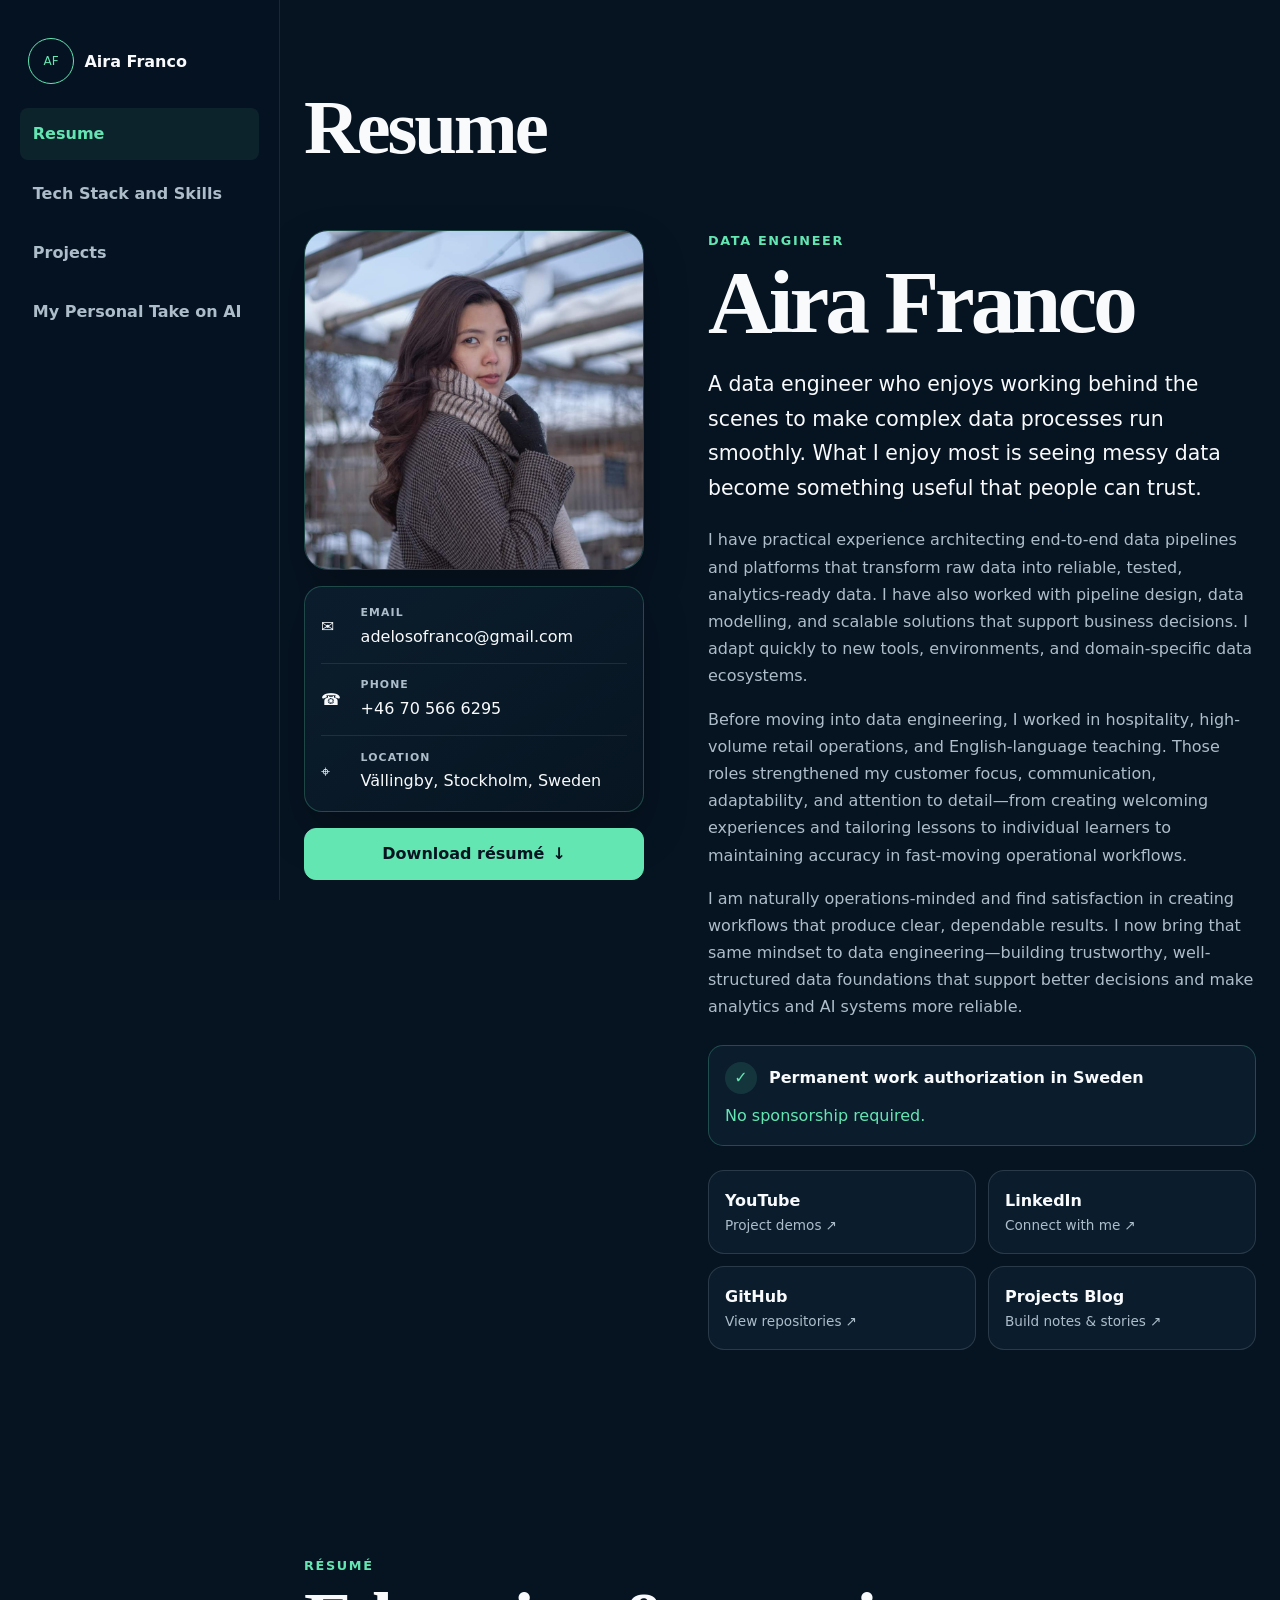
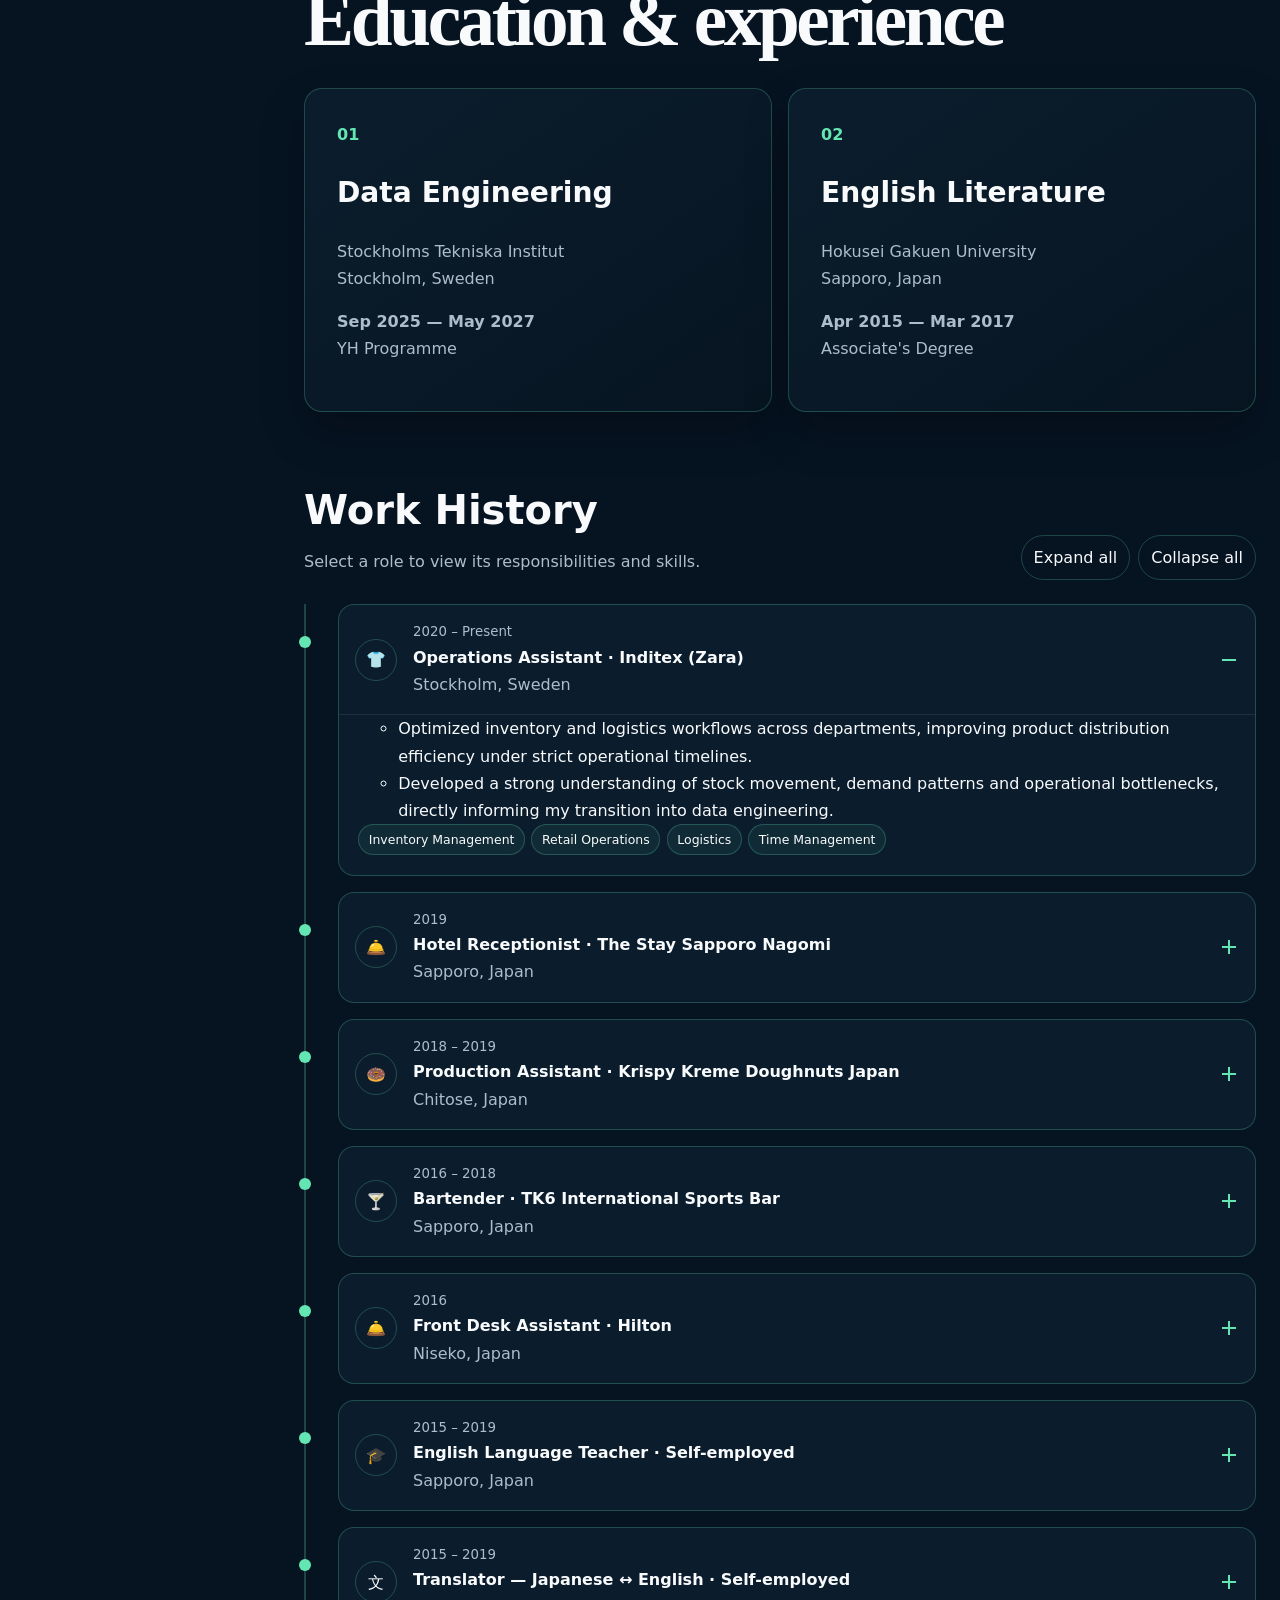
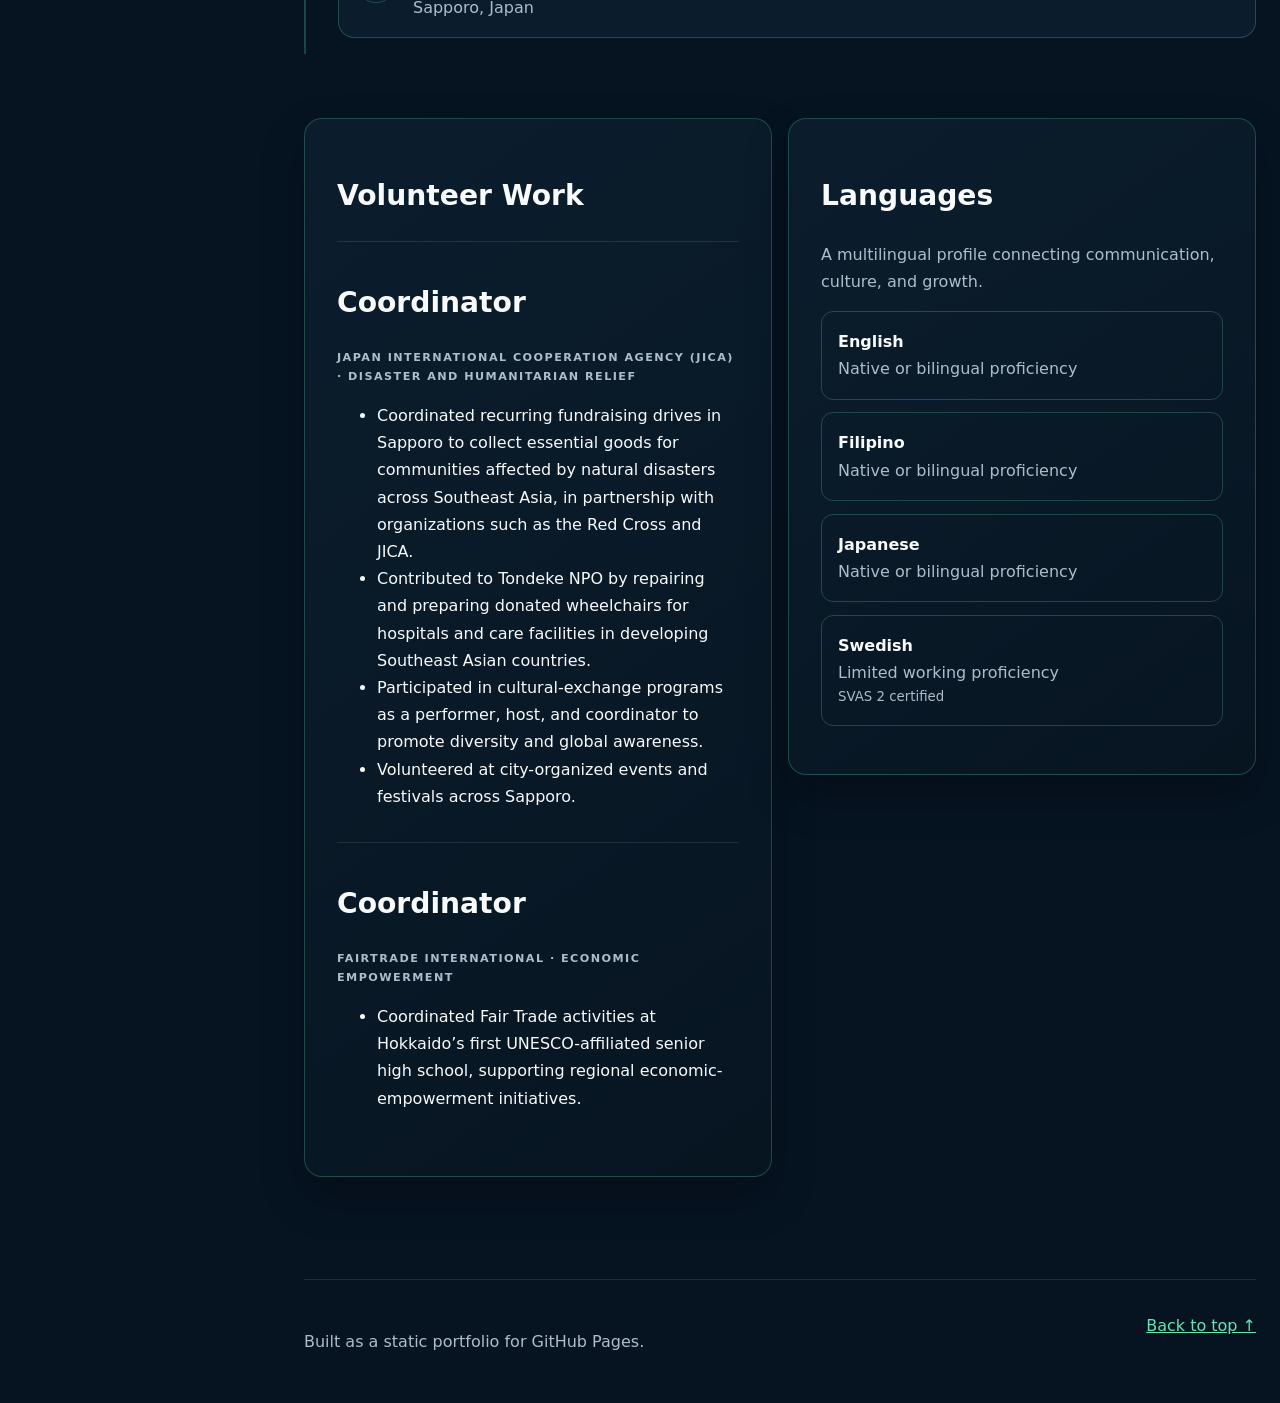
==== commit 4d11753b: "Refactor portfolio into multi-page site" ====
--- a/index.html
+++ b/index.html
@@ -1,50 +1,28 @@
 <!doctype html>
-<html lang="en">
-<head>
-<meta charset="utf-8">
-<meta name="viewport" content="width=device-width, initial-scale=1">
-<title>Aira Franco | Data Engineer</title>
-<meta name="description" content="Portfolio of Aira Franco, a Stockholm-based data engineer building reliable data foundations for analytics and AI.">
-<meta name="theme-color" content="#061321">
-<meta name="color-scheme" content="dark">
+<html lang="en"><head>
+<meta charset="utf-8"><meta name="viewport" content="width=device-width, initial-scale=1">
+<title>Resume | Aira Franco</title>
+<meta name="description" content="Aira Franco’s résumé, professional profile, education, complete work history, volunteer experience, languages, contact details, and professional links."><meta name="theme-color" content="#061321"><meta name="color-scheme" content="dark">
 <link rel="canonical" href="https://akina-aoki.github.io/">
-<meta property="og:type" content="website">
-<meta property="og:site_name" content="Aira Franco Portfolio">
-<meta property="og:title" content="Aira Franco | Data Engineer">
-<meta property="og:description" content="Data engineering portfolio featuring Aira Franco's experience, skills, projects, and writing.">
-<meta property="og:url" content="https://akina-aoki.github.io/">
-<meta property="og:image" content="https://akina-aoki.github.io/assets/profile_pic.jpg">
-<meta property="og:image:alt" content="Portrait of Aira Franco">
-<link rel="icon" href="assets/profile_pic.jpg" type="image/jpeg">
-<link rel="stylesheet" href="assets/css/styles.css">
-<script src="assets/js/main.js" defer>
-</script>
-</head>
-<body>
+<meta property="og:type" content="website"><meta property="og:site_name" content="Aira Franco Portfolio">
+<meta property="og:title" content="Resume | Aira Franco"><meta property="og:description" content="Aira Franco’s résumé, professional profile, education, complete work history, volunteer experience, languages, contact details, and professional links."><meta property="og:url" content="https://akina-aoki.github.io/">
+<meta property="og:image" content="https://akina-aoki.github.io/assets/profile_pic.jpg"><meta property="og:image:alt" content="Portrait of Aira Franco">
+<link rel="icon" href="assets/profile_pic.jpg" type="image/jpeg"><link rel="stylesheet" href="assets/css/styles.css"><script src="assets/js/main.js" defer></script>
+</head><body>
 <a class="skip-link" href="#main-content">Skip to main content</a>
 <header class="site-header">
-<a class="brand" href="#home" aria-label="Aira Franco, home">
-<span aria-hidden="true">AF</span>
-<strong>Aira Franco</strong>
+<a class="brand" href="index.html" aria-label="Aira Franco — Resume">
+<span aria-hidden="true">AF</span><strong>Aira Franco</strong>
 </a>
 <button class="menu-button" type="button" aria-expanded="false" aria-controls="site-nav">
-<span class="sr-only">Open navigation</span>
-<span aria-hidden="true">
-</span>
-<span aria-hidden="true">
-</span>
-<span aria-hidden="true">
-</span>
+<span class="sr-only">Open navigation</span><span aria-hidden="true"></span><span aria-hidden="true"></span><span aria-hidden="true"></span>
 </button>
-<nav id="site-nav" aria-label="Primary navigation">
-<a href="#home">Home</a>
-<a href="#story">Story &amp; Skills</a>
-<a href="#projects">Projects</a>
-<a href="#ai-essay">AI Essay</a>
-</nav>
+<nav id="site-nav" aria-label="Primary navigation"><a href="index.html" aria-current="page">Resume</a>
+<a href="tech-stack-and-skills.html">Tech Stack and Skills</a>
+<a href="projects.html">Projects</a>
+<a href="my-personal-take-on-ai.html">My Personal Take on AI</a></nav>
 </header>
-<main id="main-content">
-<section id="home" class="section hero" aria-labelledby="home-title">
+<div class="site-layout"><main id="main-content"><section id="page-content" class="section hero" aria-labelledby="page-title"><header class="page-heading"><h1 id="page-title">Resume</h1></header>
 <div class="hero-grid">
 <aside class="profile-column">
 <img class="profile-image" src="assets/profile_pic.jpg" alt="Portrait of Aira Franco" width="981" height="981">
@@ -74,7 +52,7 @@
 </aside>
 <div class="hero-copy">
 <p class="eyebrow">Data Engineer</p>
-<h1 id="home-title">Aira Franco</h1>
+<h2>Aira Franco</h2>
 <p class="lead">A data engineer who enjoys working behind the scenes to make complex data processes run smoothly. What I enjoy most is seeing messy data become something useful that people can trust.</p>
 <p>I have practical experience architecting end-to-end data pipelines and platforms that transform raw data into reliable, tested, analytics-ready data. I have also worked with pipeline design, data modelling, and scalable solutions that support business decisions. I adapt quickly to new tools, environments, and domain-specific data ecosystems.</p>
 <p>Before moving into data engineering, I worked in hospitality, high-volume retail operations, and English-language teaching. Those roles strengthened my customer focus, communication, adaptability, and attention to detail—from creating welcoming experiences and tailoring lessons to individual learners to maintaining accuracy in fast-moving operational workflows.</p>
@@ -357,384 +335,6 @@
 </ul>
 </section>
 </div>
-</section>
-<section id="story" class="section story">
-<header class="section-heading">
-<p class="eyebrow">The person behind the pipelines</p>
-<h2>Hello, I’m Aira <span aria-hidden="true">👋</span>
-</h2>
-</header>
-<div class="story-grid">
-<div class="panel">
-<p class="lead mint">Curious and resilient.</p>
-<p>I know what it means to be afraid and lost, but I possess the bravery to push through challenges, take calculated risks, be patient and start over when it counts.</p>
-<p>Growing up between the Philippines and Japan, and later building a new life in Sweden, this huge life moves taught me how to adapt, rebuild connections, learn new languages, and keep moving forward even when the path is uncertain.</p>
-<p>Today, I am an aspiring data engineer and a mother of two. I'm pursuing my long-held dream of working in tech, especially in data.</p>
-<p>What defines me is not that every step has been easy, but that I continue to show up. I am willing to begin as a beginner, ask questions, learn from setbacks, and put in the work required to improve.</p>
-<p>That persistence now drives my ambition to build reliable data foundations for analytics and AI. I bring resilience, curiosity, attention to detail, and a genuine interest in people to every challenge I take on.</p>
-<p class="location">📍 Based in Stockholm</p>
-</div>
-<div class="panel intro">
-<h3>Good data keeps everything running</h3>
-<p>The data engineering ecosystem evolves incredibly fast, with new tools, platforms, and frameworks appearing all the time. 🚀</p>
-<p>But I believe strong data engineers should understand the foundations first: the operational and technical architectures, and the <em>whys</em> and <em>hows</em> behind how data is collected, stored, modelled, transformed, tested, and delivered at different scales.</p>
-<p>I enjoy being the person behind the scenes—the quiet superhero making sure applications, analytics, and machine learning models receive reliable, well-structured, and usable data. 🦸‍♀️</p>
-<p>AI may get the spotlight, but good data engineering is what keeps everything running in the background.</p>
-<img src="assets/circle_graph.png" alt="Diagram showing the relationship between data engineering, analytics, machine learning, and AI" width="1254" height="1254" loading="lazy">
-</div>
-</div>
-<div class="timeline-heading">
-<div>
-<h3>Data Engineering Fundamentals I’ve Learned</h3>
-<p>This roadmap maps the engineering concepts, practices, and workflows I’ve developed through my Data Engineering studies and projects.</p>
-</div>
-<div class="timeline-controls">
-<button type="button" data-details="expand" data-target="skills-timeline">Expand all</button>
-<button type="button" data-details="collapse" data-target="skills-timeline">Collapse all</button>
-</div>
-</div>
-<ol id="skills-timeline" class="skills-timeline">
-<li>
-<span class="stage-number">01</span>
-<details class="stage-card" open>
-<summary>
-<h3>Core Foundations</h3>
-<span class="toggle" aria-hidden="true">
-</span>
-</summary>
-<ul>
-<li>Build maintainable Python applications</li>
-<li>Apply object-oriented programming principles</li>
-<li>Query and manipulate data with SQL</li>
-<li>Work with virtual environments and dependencies</li>
-<li>Use version control and automated testing</li>
-</ul>
-</details>
-</li>
-<li>
-<span class="stage-number">02</span>
-<details class="stage-card" open>
-<summary>
-<h3>Data Modelling</h3>
-<span class="toggle" aria-hidden="true">
-</span>
-</summary>
-<ul>
-<li>Design conceptual, logical, and physical data models</li>
-<li>Apply normalization and 3NF principles</li>
-<li>Work with primary and foreign key relationships</li>
-<li>Understand OLTP vs OLAP modelling requirements</li>
-<li>Apply dimensional modelling and star-schema concepts</li>
-</ul>
-</details>
-</li>
-<li>
-<span class="stage-number">03</span>
-<details class="stage-card" >
-<summary>
-<h3>Platform &amp; Storage</h3>
-<span class="toggle" aria-hidden="true">
-</span>
-</summary>
-<ul>
-<li>Design databases, schemas, tables, and data types</li>
-<li>Choose appropriate transactional and analytical storage</li>
-<li>Work with relational, object, warehouse, and lakehouse storage</li>
-<li>Understand data lake and cloud-storage foundations</li>
-<li>Apply basic data governance and storage design principles</li>
-</ul>
-</details>
-</li>
-<li>
-<span class="stage-number">04</span>
-<details class="stage-card" >
-<summary>
-<h3>Ingestion &amp; Integration</h3>
-<span class="toggle" aria-hidden="true">
-</span>
-</summary>
-<ul>
-<li>Design ETL and ELT workflows</li>
-<li>Integrate REST APIs and external data sources</li>
-<li>Work with batch and streaming ingestion patterns</li>
-<li>Validate incoming data and improve traceability</li>
-<li>Build repeatable and reliable ingestion pipelines</li>
-</ul>
-</details>
-</li>
-<li>
-<span class="stage-number">05</span>
-<details class="stage-card" >
-<summary>
-<h3>Processing &amp; Transformation</h3>
-<span class="toggle" aria-hidden="true">
-</span>
-</summary>
-<ul>
-<li>Clean, transform, and enrich raw data</li>
-<li>Perform exploratory data analysis</li>
-<li>Build reusable transformation layers</li>
-<li>Process distributed and large-scale datasets</li>
-<li>Apply Medallion Architecture patterns</li>
-</ul>
-</details>
-</li>
-<li>
-<span class="stage-number">06</span>
-<details class="stage-card" >
-<summary>
-<h3>Data Warehousing &amp; Analytics Engineering</h3>
-<span class="toggle" aria-hidden="true">
-</span>
-</summary>
-<ul>
-<li>Understand the data warehouse lifecycle</li>
-<li>Design fact and dimension tables</li>
-<li>Apply dimensional and star-schema modelling</li>
-<li>Build analytics-ready transformation layers</li>
-<li>Organize data marts for reporting and analysis</li>
-</ul>
-</details>
-</li>
-<li>
-<span class="stage-number">07</span>
-<details class="stage-card" >
-<summary>
-<h3>Orchestration, Cloud &amp; Reliability</h3>
-<span class="toggle" aria-hidden="true">
-</span>
-</summary>
-<ul>
-<li>Orchestrate multi-step data workflows</li>
-<li>Containerize applications and data services</li>
-<li>Apply infrastructure-as-code principles</li>
-<li>Implement automated tests and CI/CD workflows</li>
-<li>Design observable and maintainable data pipelines</li>
-</ul>
-</details>
-</li>
-<li>
-<span class="stage-number">08</span>
-<details class="stage-card" >
-<summary>
-<h3>Analytics &amp; Delivery</h3>
-<span class="toggle" aria-hidden="true">
-</span>
-</summary>
-<ul>
-<li>Prepare trusted datasets for reporting</li>
-<li>Turn analytical data into business insights</li>
-<li>Design dashboards and interactive reports</li>
-<li>Build data applications and API-based delivery layers</li>
-<li>Present data clearly for technical and non-technical users</li>
-</ul>
-</details>
-</li>
-<li>
-<span class="stage-number">09</span>
-<details class="stage-card" >
-<summary>
-<h3>AI Engineering &amp; AI Workflows</h3>
-<span class="toggle" aria-hidden="true">
-</span>
-</summary>
-<ul>
-<li>Use AI coding assistants for development and debugging</li>
-<li>Use AI for codebase analysis, refactoring, and documentation</li>
-<li>Integrate ChatGPT/Codex, GitHub Copilot, and Claude into daily software and data engineering workflows</li>
-</ul>
-<div class="upcoming">
-<h4>Upcoming coursework</h4>
-<ul>
-<li>Retrieval-Augmented Generation (RAG)</li>
-<li>Vector databases and embeddings</li>
-<li>LLMOps and AI application monitoring</li>
-<li>Tracing, evaluation, and governance</li>
-<li>Prompt engineering and AI-system reliability</li>
-</ul>
-</div>
-</details>
-</li>
-<li>
-<span class="stage-number">10</span>
-<details class="stage-card" >
-<summary>
-<h3>Agile Delivery &amp; Collaboration</h3>
-<span class="toggle" aria-hidden="true">
-</span>
-</summary>
-<ul>
-<li>Work with Agile and iterative delivery practices</li>
-<li>Plan work through backlogs, issues, and project boards</li>
-<li>Use branches, pull requests, and collaborative Git workflows</li>
-<li>Participate in code review and technical documentation</li>
-<li>Organize engineering work using Scrum/Kanban-style practices</li>
-</ul>
-</details>
-</li>
-</ol>
-<figure class="tech-stack">
-<img src="assets/data_engineering_tech_stack.png" alt="Infographic of Aira Franco's data engineering technology stack and learning roadmap" width="941" height="1672" loading="lazy">
-<figcaption>Data engineering technology stack</figcaption>
-</figure>
-</section>
-<section id="projects" class="section projects">
-<header class="section-heading">
-<p class="eyebrow">Selected work</p>
-<h2>Projects &amp; Blogs</h2>
-<p>This page brings together my writing and Data Engineering coursework.</p>
-</header>
-<aside class="featured">
-<div>
-<p class="eyebrow">Main Blog</p>
-<h3>Learning notes and project reflections</h3>
-<p>Visit my main Hashnode profile for my broader writing, learning notes, and project reflections.</p>
-</div>
-<a class="button" href="https://hashnode.com/@Aira" target="_blank" rel="noopener noreferrer">Visit my main blog ↗</a>
-</aside>
-<div class="projects-intro">
-<div>
-<h3>Data Engineering Capstone Projects</h3>
-<p>Explore the capstone projects completed during my Data Engineering programme. Each card opens the full project article.</p>
-</div>
-<a href="https://dataengineeringlearning.hashnode.dev/" target="_blank" rel="noopener noreferrer">View the complete capstone collection ↗</a>
-</div>
-<div class="project-grid">
-<a class="project-card" href="https://dataengineeringlearning.hashnode.dev/data-modelling-project-vocational-school-database" target="_blank" rel="noopener noreferrer">
-<span class="eyebrow">Data Modelling</span>
-<h3>Vocational School Database</h3>
-<p>Designed a normalized PostgreSQL database from vocational-school business requirements and ran it in Docker.</p>
-<span class="tags">
-<span>PostgreSQL</span>
-<span>Docker</span>
-<span>Data Modelling</span>
-<span>OLTP</span>
-</span>
-<span class="card-link">Read project article <span aria-hidden="true">↗</span>
-</span>
-</a>
-<a class="project-card" href="https://dataengineeringlearning.hashnode.dev/sql-project-data-analysis-with-duckdb" target="_blank" rel="noopener noreferrer">
-<span class="eyebrow">Data Analysis</span>
-<h3>Sakila Data Analysis with DuckDB</h3>
-<p>Explored Sakila rental data with SQL, DuckDB, Python, and Evidence to identify customer, movie, and revenue patterns.</p>
-<span class="tags">
-<span>SQL</span>
-<span>DuckDB</span>
-<span>Python</span>
-<span>Evidence</span>
-</span>
-<span class="card-link">Read project article <span aria-hidden="true">↗</span>
-</span>
-</a>
-<a class="project-card" href="https://dataengineeringlearning.hashnode.dev/what-i-learned-about-apache-kafka-by-running-it-in-docker" target="_blank" rel="noopener noreferrer">
-<span class="eyebrow">Data Streaming</span>
-<h3>Apache Kafka with Docker</h3>
-<p>Documented hands-on learning with Kafka brokers, topics, producers, and consumers inside a Docker environment.</p>
-<span class="tags">
-<span>Apache Kafka</span>
-<span>Docker</span>
-<span>Python</span>
-<span>Streaming</span>
-</span>
-<span class="card-link">Read project article <span aria-hidden="true">↗</span>
-</span>
-</a>
-<a class="project-card" href="https://dataengineeringlearning.hashnode.dev/building-a-batch-processed-real-time-retail-inventory-data-platform-using-etl-fastapi-kafka-postgresql-supabase" target="_blank" rel="noopener noreferrer">
-<span class="eyebrow">Data Platform</span>
-<h3>Retail Inventory Data Platform</h3>
-<p>Built a batch-oriented retail inventory platform that processes inventory and sales events through APIs, ETL, and Kafka.</p>
-<span class="tags">
-<span>ETL</span>
-<span>FastAPI</span>
-<span>Kafka</span>
-<span>PostgreSQL</span>
-<span>Supabase</span>
-</span>
-<span class="card-link">Read project article <span aria-hidden="true">↗</span>
-</span>
-</a>
-<a class="project-card" href="https://dataengineeringlearning.hashnode.dev/robust-etl-pipeline-learning-log" target="_blank" rel="noopener noreferrer">
-<span class="eyebrow">DataOps</span>
-<h3>Validated ETL Pipeline</h3>
-<p>Built a validated ETL pipeline that separates accepted and rejected records before loading them into PostgreSQL.</p>
-<span class="tags">
-<span>Python</span>
-<span>Pandas</span>
-<span>Pydantic</span>
-<span>PostgreSQL</span>
-<span>Docker</span>
-</span>
-<span class="card-link">Read project article <span aria-hidden="true">↗</span>
-</span>
-</a>
-<a class="project-card" href="https://dataengineeringlearning.hashnode.dev/why-semantic-models-need-strong-data-engineering-principles" target="_blank" rel="noopener noreferrer">
-<span class="eyebrow">Data Architecture</span>
-<h3>Netflix Semantic Model</h3>
-<p>Reworked Netflix analytics around a star schema and reflected on semantic modelling and core data-engineering principles.</p>
-<span class="tags">
-<span>Data Modelling</span>
-<span>Star Schema</span>
-<span>Power BI</span>
-<span>Semantic Layer</span>
-</span>
-<span class="card-link">Read project article <span aria-hidden="true">↗</span>
-</span>
-</a>
-<a class="project-card" href="https://dataengineeringlearning.hashnode.dev/netflix-analytics-dashboard-with-streamlit" target="_blank" rel="noopener noreferrer">
-<span class="eyebrow">Data Visualization</span>
-<h3>Netflix Analytics Dashboard</h3>
-<p>Built an interactive Streamlit dashboard that transforms Netflix ranking data into structured, user-friendly analytics.</p>
-<span class="tags">
-<span>Streamlit</span>
-<span>Python</span>
-<span>Data Modelling</span>
-<span>Analytics</span>
-</span>
-<span class="card-link">Read project article <span aria-hidden="true">↗</span>
-</span>
-</a>
-<a class="project-card" href="https://dataengineeringlearning.hashnode.dev/marathos-atlas-building-a-data-platform-in-databricks-to-learn-medallion-architecture" target="_blank" rel="noopener noreferrer">
-<span class="eyebrow">Lakehouse Platform</span>
-<h3>Marathos Atlas</h3>
-<p>Built a Databricks lakehouse through Bronze, Silver, and Gold layers to learn and apply Medallion Architecture.</p>
-<span class="tags">
-<span>Databricks</span>
-<span>PySpark</span>
-<span>Delta Lake</span>
-<span>Medallion Architecture</span>
-</span>
-<span class="card-link">Read project article <span aria-hidden="true">↗</span>
-</span>
-</a>
-</div>
-</section>
-<section id="ai-essay" class="section">
-<article class="essay panel">
-<header>
-<p class="eyebrow">My Personal Take on AI</p>
-<h2>How I Think About AI-Assisted Engineering</h2>
-</header>
-<div class="essay-images">
-<figure>
-<img src="assets/de_post_literate_1.jpg" alt="Data engineering in a post-literate world — part one" width="800" height="1066" loading="lazy">
-</figure>
-<figure>
-<img src="assets/de_post_literate_2.jpg" alt="Data engineering in a post-literate world — part two" width="480" height="833" loading="lazy">
-</figure>
-</div>
-<p>AI has fundamentally changed how I work and learn as a data engineer. I use it to explore ideas, write and review code, troubleshoot problems, and move faster—but I don&#x27;t want speed to come at the cost of understanding.</p>
-<p>One idea that strongly resonates with me is that generation is becoming cheap, while judgment is becoming scarce. AI can generate a pipeline, a data model, SQL, infrastructure, or an architecture in seconds. But producing something isn&#x27;t the same as understanding why it was designed that way, what trade-offs were made, how it might fail, or whether it was the right solution in the first place.</p>
-<p>That&#x27;s why I think fundamentals matter even more in an AI-assisted engineering world.</p>
-<p>I want to understand the systems underneath the abstractions: data modeling, distributed systems, databases, orchestration, architecture, reliability, and the reasoning behind engineering decisions. AI can help me build faster, but I still want to be able to challenge its output and take responsibility for what I ship.</p>
-<p>For me, the goal isn&#x27;t to become better at generating more code. It&#x27;s to become better at knowing what should be built, why it should be built that way, and whether what was generated is actually good engineering.</p>
-<p>That&#x27;s also why I&#x27;m making a deliberate effort to keep learning from experienced engineers—through books, technical writing, podcasts, and building systems myself.</p>
-<p class=essay-conclusion>AI is leverage. Understanding is still the foundation.</p>
-</article>
-</section>
-</main>
-<footer>
-<p>Built as a static portfolio for GitHub Pages.</p>
-<a href="#home">Back to top ↑</a>
-</footer>
-</body>
-</html>+</section></main>
+<footer><p>Built as a static portfolio for GitHub Pages.</p><a href="#main-content">Back to top ↑</a></footer></div>
+</body></html>
--- a/assets/css/styles.css
+++ b/assets/css/styles.css
@@ -4,3 +4,17 @@
 @media(max-width:760px){html{scroll-padding-top:4.5rem}.site-header{min-height:64px}.menu-button{display:block}.site-header nav{position:absolute;left:0;right:0;top:100%;display:none;flex-direction:column;padding:1rem;background:var(--panel);border-bottom:1px solid var(--border)}.menu-open .site-header nav{display:flex}.hero-grid,.education-grid,.two-column,.project-grid{grid-template-columns:1fr}.profile-column{width:min(100%,420px);margin:auto}.hero h1{font-size:clamp(3.2rem,18vw,5rem)}.timeline-heading,.projects-intro,.featured{align-items:flex-start;flex-direction:column}.social-grid{grid-template-columns:1fr 1fr}.essay-images{grid-template-columns:1fr}.section{width:min(100% - 1.25rem,var(--max));padding:3.5rem 0}.timeline-item{padding-left:1rem}.job-card summary{gap:.7rem}.job-icon{flex-basis:36px}.job-card strong{overflow-wrap:anywhere}footer{flex-direction:column}}
 @media(max-width:420px){.social-grid{grid-template-columns:1fr}.timeline-controls{width:100%}.timeline-controls button{flex:1}.skills-timeline>li{grid-template-columns:36px minmax(0,1fr)}.stage-number{font-size:.78rem}.panel{padding:1rem}.job-card summary{padding:.8rem}.job-icon{display:none}.authorization{align-items:flex-start}.authorization em{padding-left:2.75rem}.profile-image{border-radius:18px}}
 @media(prefers-reduced-motion:reduce){html{scroll-behavior:auto}*,*:before,*:after{scroll-behavior:auto!important;transition:none!important;animation:none!important}}
+
+/* Multi-page shell: fixed desktop sidebar, compact mobile header. */
+@media(min-width:761px){
+  .site-header{position:fixed;inset:0 auto 0 0;width:280px;min-height:100vh;padding:2rem 1.25rem;align-items:stretch;justify-content:flex-start;flex-direction:column;border-right:1px solid rgba(255,255,255,.09);border-bottom:0;overflow-y:auto}
+  .brand{padding:.4rem .5rem 1.5rem}.brand>span{width:46px}.site-header nav{display:flex;flex-direction:column;gap:.5rem}.site-header nav a{padding:.75rem .8rem;overflow-wrap:anywhere}
+  .site-layout{margin-left:280px;min-width:0}.section{width:min(100% - 3rem,var(--max));}.site-layout footer{width:min(100% - 3rem,var(--max))}
+}
+.page-heading{margin-bottom:clamp(2rem,5vw,4rem)}
+.page-heading h1{max-width:100%;margin:0;font-family:Georgia,"Times New Roman",serif;font-size:clamp(2.7rem,6vw,5.5rem);line-height:1;letter-spacing:-.04em;overflow-wrap:anywhere}
+.hero h2{margin:.1rem 0 1.4rem;font-family:Georgia,"Times New Roman",serif;font-size:clamp(3rem,7vw,6rem);line-height:.94;letter-spacing:-.045em}
+@media(max-width:760px){
+  .site-header{position:sticky}.site-layout{min-width:0}.site-header nav{max-width:100vw;max-height:calc(100vh - 64px);overflow-y:auto}
+  body.menu-open{overflow:hidden}.page-heading h1{font-size:clamp(2.45rem,12vw,4.2rem)}
+}
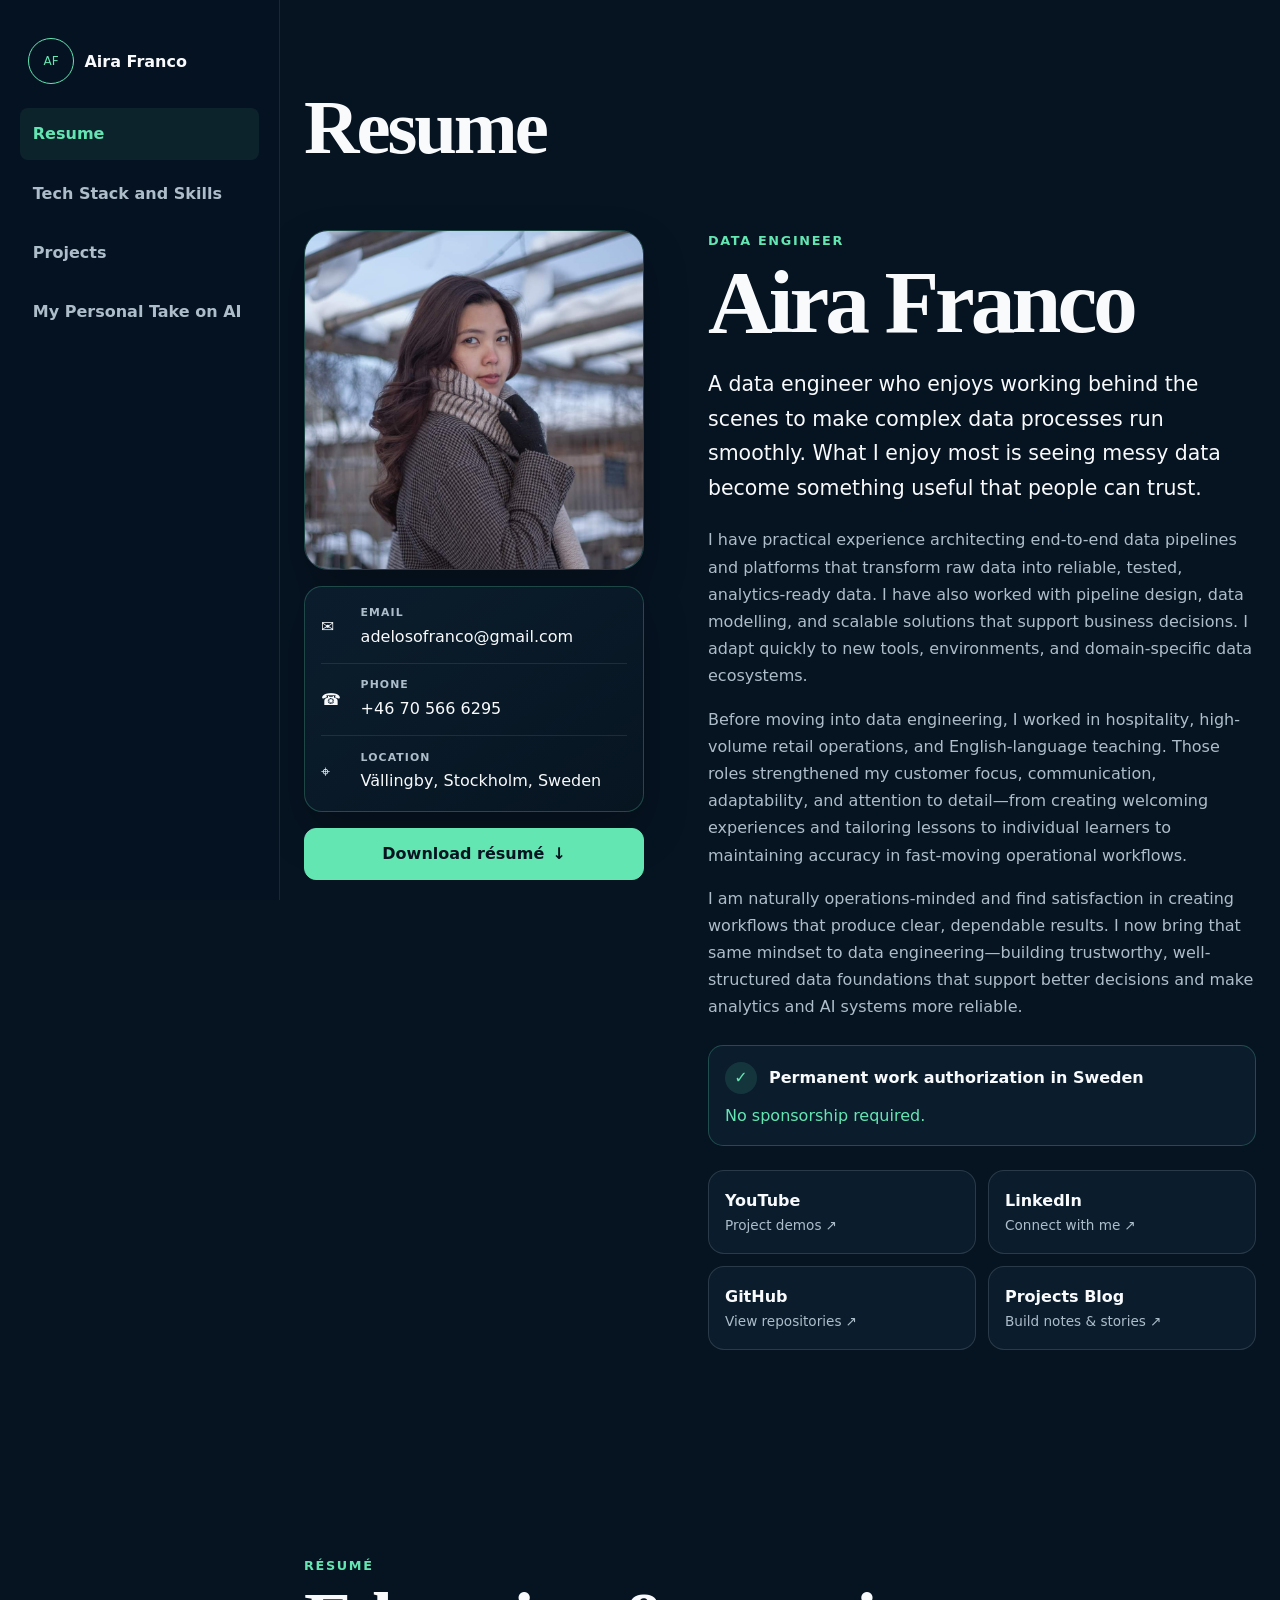
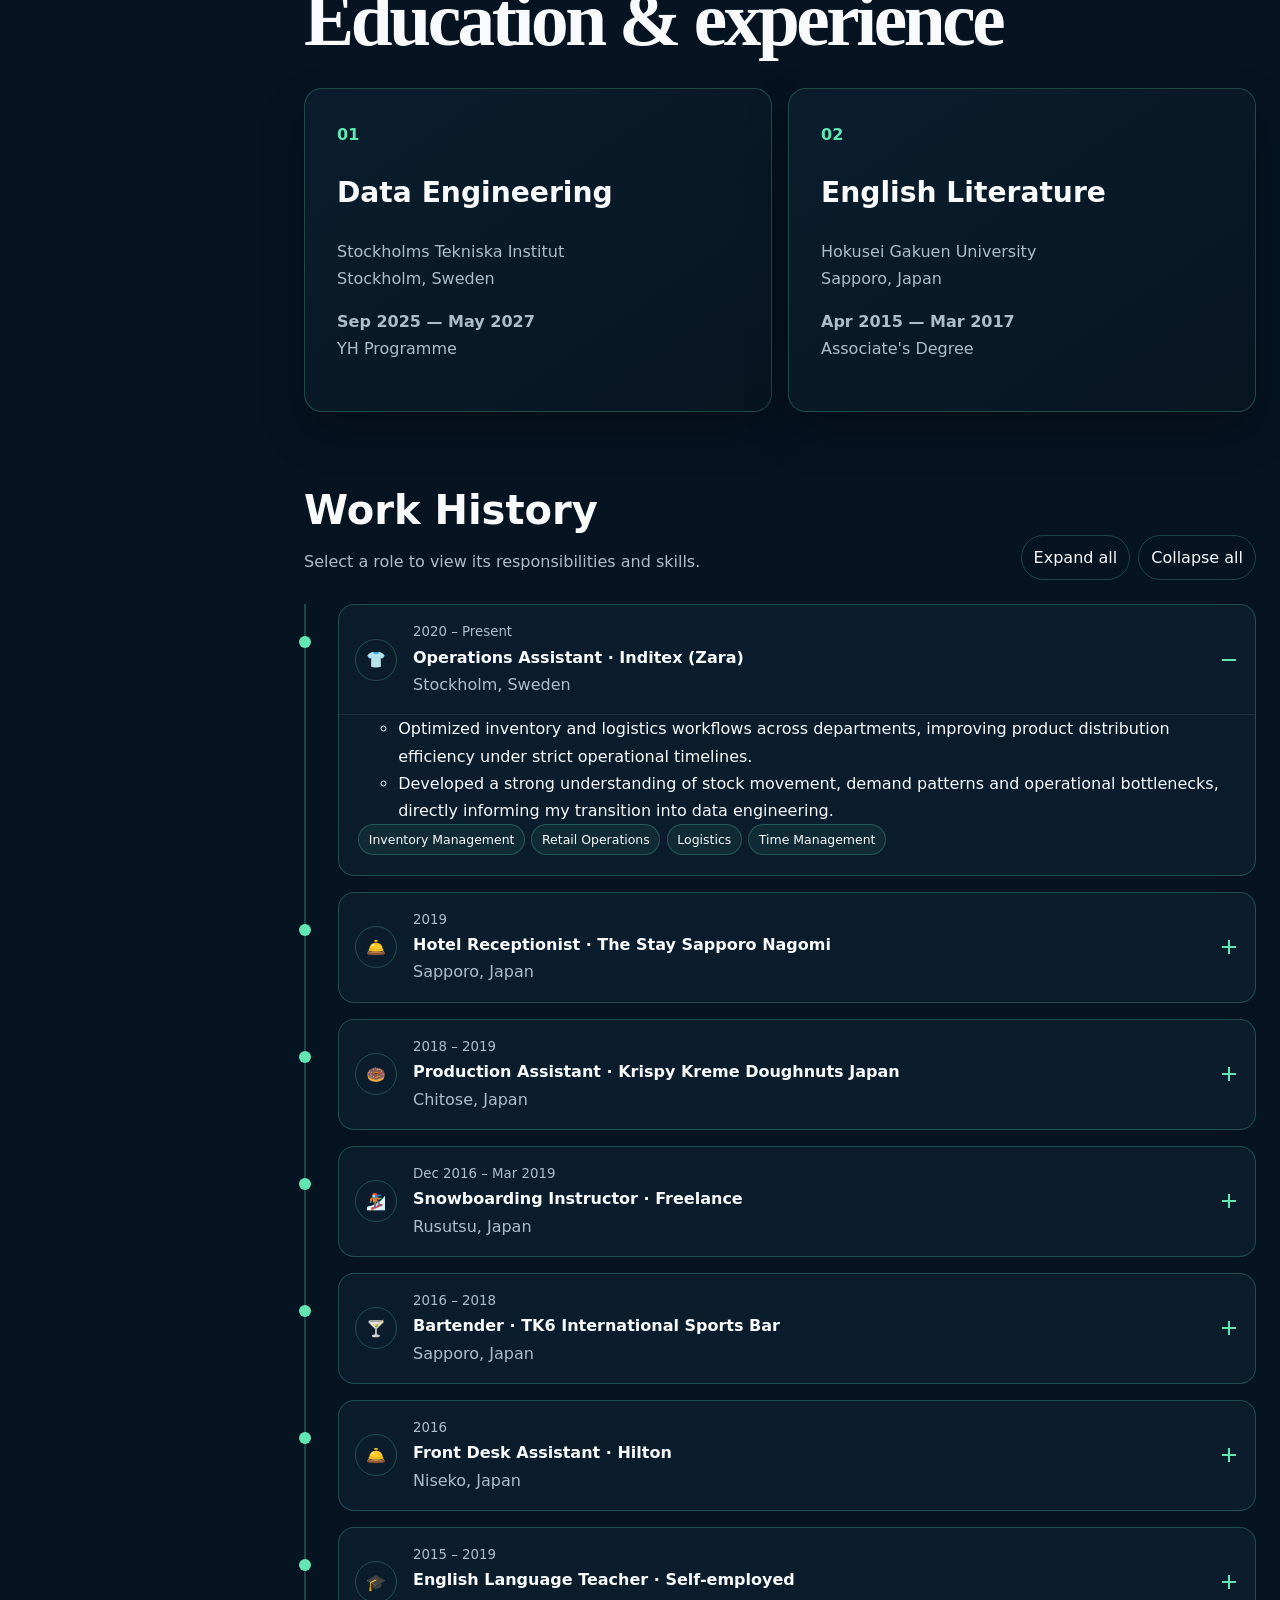
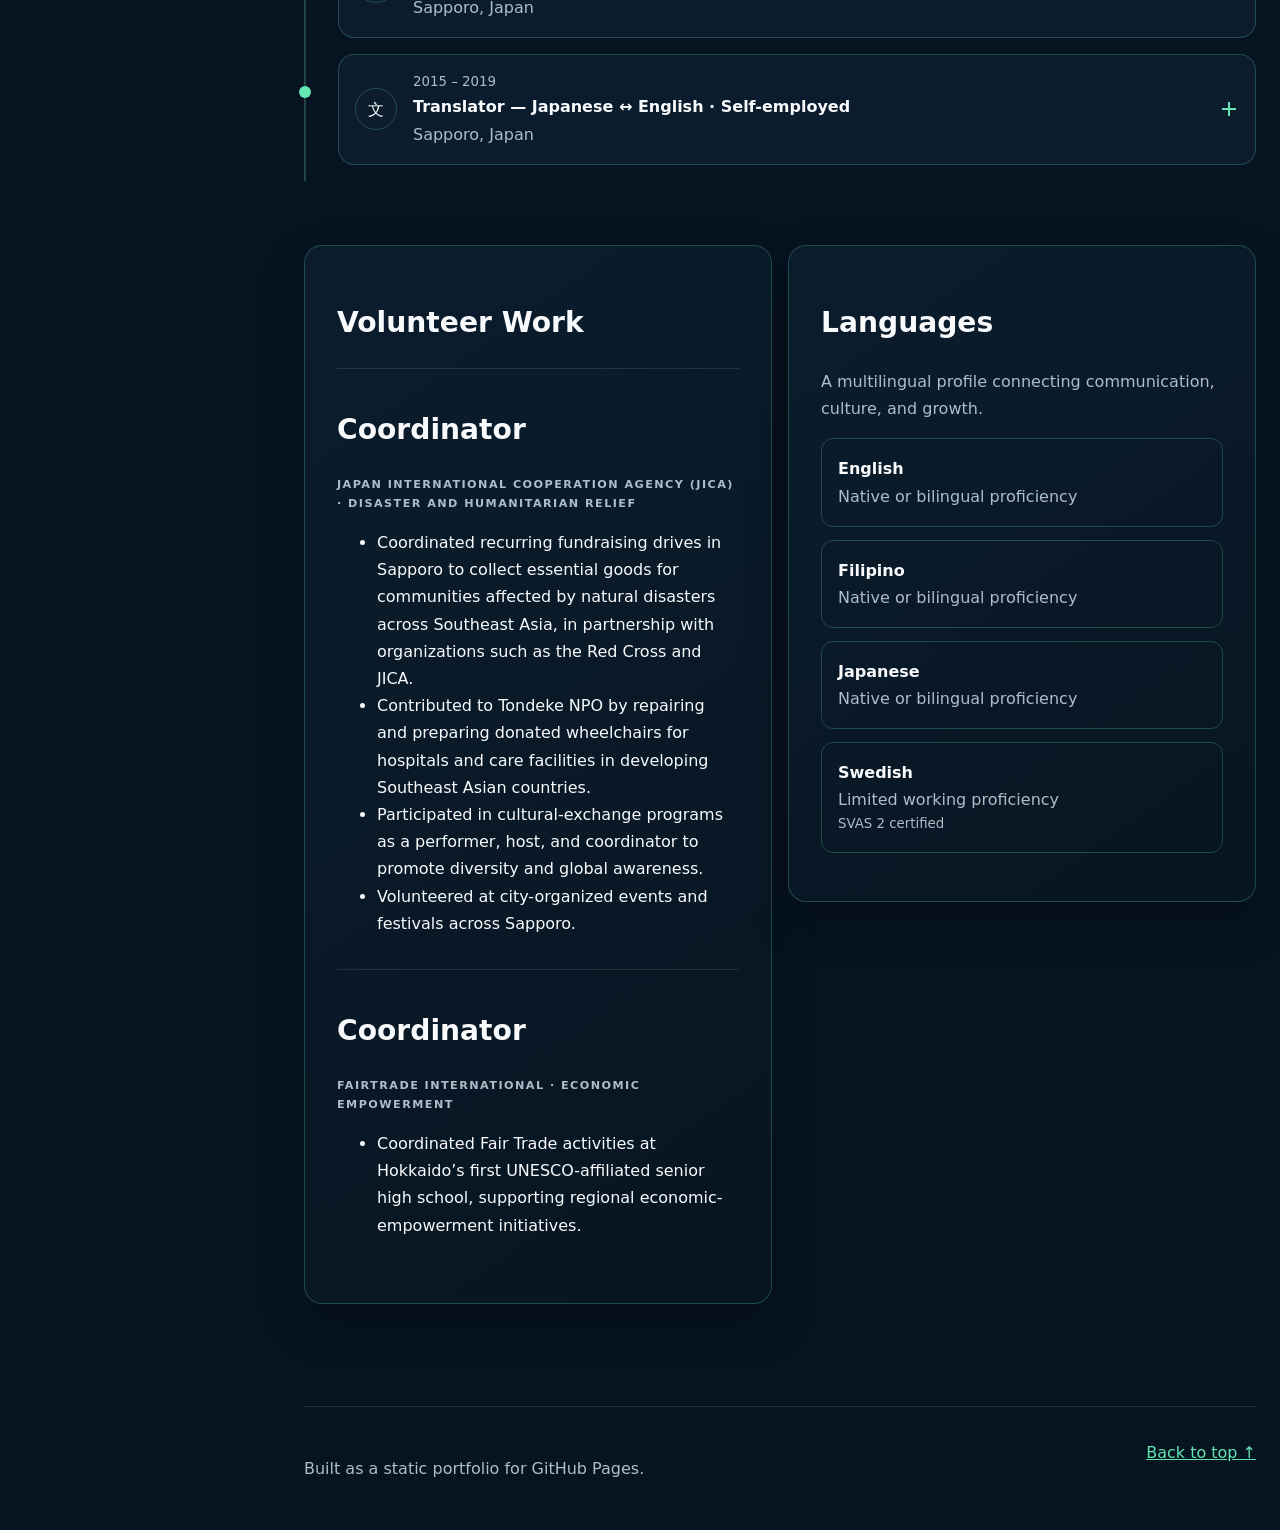
==== commit 58c0ec8b: "Update portfolio experience skills and projects" ====
--- a/index.html
+++ b/index.html
@@ -195,6 +195,29 @@
 <li class="timeline-item">
 <details class="job-card" >
 <summary>
+<span class="job-icon" aria-hidden="true">🏂</span>
+<span>
+<small>Dec 2016 – Mar 2019</small>
+<strong>Snowboarding Instructor <span aria-hidden="true">·</span> Freelance</strong>
+<em>Rusutsu, Japan</em>
+</span>
+<span class="toggle" aria-hidden="true">
+</span>
+</summary>
+<div class="job-details">
+<ul>
+<li>Delivered snowboarding instruction to guests in Rusutsu, Japan.</li>
+</ul>
+<div class="tags">
+<span>Snowboarding Instruction</span>
+<span>Customer Service</span>
+</div>
+</div>
+</details>
+</li>
+<li class="timeline-item">
+<details class="job-card" >
+<summary>
 <span class="job-icon" aria-hidden="true">🍸</span>
 <span>
 <small>2016 – 2018</small>
--- a/assets/css/styles.css
+++ b/assets/css/styles.css
@@ -1,5 +1,5 @@
 :root{--bg:#061321;--panel:#0b1d2d;--panel-2:#10283d;--ink:#f8fafc;--muted:#aebdca;--mint:#64e6b3;--border:rgba(100,230,179,.24);--blue:#213885;--sand:#ecdfd2;--purple:#5f3475;--magenta:#893172;--max:1240px;--shadow:0 20px 45px rgba(0,0,0,.23)}
-*{box-sizing:border-box}html{scroll-behavior:smooth;scroll-padding-top:5.5rem}body{margin:0;overflow-x:hidden;background:var(--bg);color:var(--ink);font:16px/1.7 system-ui,-apple-system,BlinkMacSystemFont,"Segoe UI",sans-serif}img{display:block;max-width:100%;height:auto}a{color:inherit}button,a{font:inherit}button:focus-visible,a:focus-visible,summary:focus-visible{outline:3px solid var(--mint);outline-offset:4px}.sr-only{position:absolute;width:1px;height:1px;padding:0;margin:-1px;overflow:hidden;clip:rect(0,0,0,0);white-space:nowrap;border:0}.skip-link{position:fixed;z-index:100;left:1rem;top:1rem;transform:translateY(-160%);padding:.65rem 1rem;background:var(--mint);color:var(--bg);font-weight:800;border-radius:.5rem}.skip-link:focus{transform:none}.site-header{position:sticky;z-index:50;top:0;display:flex;align-items:center;justify-content:space-between;min-height:72px;padding:.65rem max(1rem,calc((100vw - var(--max))/2));background:rgba(6,19,33,.94);border-bottom:1px solid rgba(255,255,255,.09);backdrop-filter:blur(14px)}.brand{display:flex;gap:.65rem;align-items:center;text-decoration:none}.brand>span{display:grid;place-items:center;width:38px;aspect-ratio:1;border:1px solid var(--mint);border-radius:50%;color:var(--mint);font-size:.75rem}.site-header nav{display:flex;gap:.35rem}.site-header nav a{padding:.5rem .8rem;color:var(--muted);font-weight:700;text-decoration:none;border-radius:.5rem}.site-header nav a:hover,.site-header nav a[aria-current]{color:var(--mint);background:rgba(100,230,179,.08)}.menu-button{display:none;background:none;border:0;color:var(--ink);padding:.5rem}.menu-button span[aria-hidden]{display:block;width:25px;height:2px;margin:5px;background:currentColor}.section{width:min(100% - 2rem,var(--max));margin:auto;padding:clamp(4rem,8vw,7.5rem) 0}.hero{padding-top:clamp(3rem,7vw,6rem)}.hero-grid{display:grid;grid-template-columns:minmax(240px,340px) minmax(0,1fr);gap:clamp(2rem,5vw,5rem);align-items:start}.profile-column{position:sticky;top:100px}.profile-image{width:100%;aspect-ratio:1;object-fit:cover;border:1px solid var(--border);border-radius:24px;box-shadow:var(--shadow)}.contact-card,.panel{background:linear-gradient(145deg,var(--panel),#071521);border:1px solid var(--border);border-radius:18px;box-shadow:var(--shadow)}.contact-card{margin-top:1rem;padding:.25rem 1rem}.contact-card p{display:grid;grid-template-columns:30px 1fr;gap:.6rem;align-items:center;margin:0;padding:.8rem 0;border-bottom:1px solid rgba(255,255,255,.09);overflow-wrap:anywhere}.contact-card p:last-child{border:0}.contact-card small{display:block;color:var(--muted);font-size:.68rem;font-weight:800;letter-spacing:.1em;text-transform:uppercase}.contact-card a{text-decoration:none}.contact-card a:hover{color:var(--mint)}.button{display:inline-flex;justify-content:center;align-items:center;gap:.5rem;padding:.7rem 1rem;border:1px solid var(--mint);border-radius:999px;background:var(--mint);color:var(--bg);font-weight:800;text-decoration:none}.button:hover{background:transparent;color:var(--mint)}.button.full{width:100%;margin-top:1rem;border-radius:12px}.eyebrow{margin:0 0 .5rem;color:var(--mint);font-size:.8rem;font-weight:850;letter-spacing:.13em;text-transform:uppercase}.hero h1,.section-heading h2,.essay h2{margin:.1rem 0 1.4rem;font-family:Georgia,"Times New Roman",serif;font-size:clamp(3.3rem,8vw,6.8rem);line-height:.94;letter-spacing:-.045em}.hero-copy>p:not(.eyebrow){max-width:850px;color:var(--muted)}.lead{font-size:clamp(1.08rem,2vw,1.28rem)!important;color:var(--ink)!important}.authorization{display:flex;flex-wrap:wrap;gap:.5rem .75rem;align-items:center;margin:1.5rem 0;padding:1rem;border:1px solid var(--border);border-radius:15px;background:var(--panel)}.authorization>span{display:grid;place-items:center;width:32px;aspect-ratio:1;border-radius:50%;background:rgba(100,230,179,.12);color:var(--mint)}.authorization em{color:var(--mint);font-style:normal}.social-grid{display:grid;grid-template-columns:repeat(2,minmax(0,1fr));gap:.75rem}.social-grid a{display:flex;flex-direction:column;min-width:0;padding:1rem;border:1px solid rgba(255,255,255,.13);border-radius:16px;background:var(--panel);text-decoration:none;transition:.2s}.social-grid a:hover{transform:translateY(-3px);border-color:var(--mint)}.social-grid span{color:var(--muted);font-size:.85rem}.section-heading{max-width:850px;margin-bottom:2rem}.section-heading h2,.essay h2{font-size:clamp(2.5rem,6vw,4.7rem)}.section-heading>p:last-child{color:var(--muted)}.education-grid,.two-column,.story-grid{display:grid;grid-template-columns:repeat(2,minmax(0,1fr));gap:1rem}.panel{padding:clamp(1.2rem,3vw,2rem);min-width:0}.education-grid>.panel>span{color:var(--mint);font-weight:900}.panel h3{font-size:clamp(1.3rem,2.2vw,1.8rem);line-height:1.2}.panel p{color:var(--muted)}.timeline-heading{display:flex;justify-content:space-between;align-items:end;gap:1rem;margin:4rem 0 1.5rem}.timeline-heading h3,.projects-intro h3{margin:0;font-size:clamp(1.7rem,4vw,2.5rem)}.timeline-heading p{margin:.3rem 0;color:var(--muted)}.timeline-controls{display:flex;flex-wrap:wrap;gap:.5rem}.timeline-controls button{padding:.5rem .75rem;border:1px solid var(--border);border-radius:999px;background:transparent;color:var(--ink);cursor:pointer}.timeline-controls button:hover{background:var(--mint);color:var(--bg)}.work-timeline,.skills-timeline{list-style:none;margin:0;padding:0}.timeline-item{position:relative;padding:0 0 1rem 2rem;border-left:2px solid var(--border)}.timeline-item:before{content:"";position:absolute;left:-7px;top:2rem;width:12px;aspect-ratio:1;background:var(--mint);border-radius:50%}.job-card,.stage-card{background:var(--panel);border:1px solid var(--border);border-radius:16px;overflow:hidden}.job-card summary,.stage-card summary{display:flex;align-items:center;gap:1rem;padding:1rem;cursor:pointer;list-style:none}.job-card summary::-webkit-details-marker,.stage-card summary::-webkit-details-marker{display:none}.job-card summary>span:nth-child(2){display:flex;flex-direction:column;min-width:0}.job-card small,.job-card em{color:var(--muted);font-style:normal}.job-icon{display:grid;place-items:center;flex:0 0 42px;aspect-ratio:1;border:1px solid var(--border);border-radius:50%}.toggle{position:relative;width:20px;height:20px;margin-left:auto;flex:0 0 20px}.toggle:before,.toggle:after{content:"";position:absolute;top:9px;left:3px;width:14px;height:2px;background:var(--mint)}.toggle:after{transform:rotate(90deg)}details[open] .toggle:after{transform:rotate(0)}.job-details{padding:0 1.2rem 1.2rem;border-top:1px solid rgba(255,255,255,.08)}.tags{display:flex;flex-wrap:wrap;gap:.4rem}.tags>span{padding:.25rem .6rem;border:1px solid var(--border);border-radius:999px;background:rgba(100,230,179,.07);font-size:.78rem}.two-column{margin-top:4rem;align-items:start}.subcard{padding:1rem 0;border-top:1px solid rgba(255,255,255,.1)}.subcard .eyebrow{font-size:.7rem}.languages ul{display:grid;gap:.8rem;list-style:none;padding:0}.languages li{display:flex;flex-direction:column;padding:1rem;border:1px solid var(--border);border-radius:12px}.languages span,.languages small{color:var(--muted)}.story-grid{align-items:start}.mint,.location{color:var(--mint)!important}.intro img{width:min(100%,520px);margin:2rem auto 0;border-radius:50%}.skills-timeline{display:grid;grid-template-columns:repeat(2,minmax(0,1fr));gap:1rem}.skills-timeline>li{display:grid;grid-template-columns:44px 1fr;gap:.6rem;align-items:start}.stage-number{display:grid;place-items:center;aspect-ratio:1;border-radius:50%;background:var(--mint);color:var(--bg);font-weight:900}.stage-card summary{padding:.8rem 1rem}.stage-card h3{margin:0;font-size:1.1rem}.stage-card>ul,.upcoming{margin-top:0;padding:0 1.25rem 1rem}.upcoming{margin:0 1rem 1rem;padding:1rem;border-radius:10px;background:rgba(100,230,179,.08)}.upcoming h4{margin:0;color:var(--mint)}.tech-stack{width:min(100%,760px);margin:4rem auto 0;padding:1rem;border:1px solid var(--border);border-radius:20px;background:var(--panel)}.tech-stack img{width:100%;border-radius:12px}.tech-stack figcaption{text-align:center;color:var(--muted);padding:.7rem 0 0}.featured{display:flex;justify-content:space-between;align-items:center;gap:2rem;padding:clamp(1.3rem,4vw,2.5rem);border-radius:20px;background:var(--sand);color:var(--bg)}.featured p:not(.eyebrow){max-width:650px}.featured .eyebrow{color:var(--purple)}.projects-intro{display:flex;justify-content:space-between;align-items:end;gap:2rem;margin:4rem 0 2rem}.projects-intro p{max-width:700px;color:var(--muted)}.project-grid{display:grid;grid-template-columns:repeat(2,minmax(0,1fr));gap:1rem}.project-card{display:flex;flex-direction:column;min-width:0;padding:clamp(1.2rem,3vw,1.8rem);border:1px solid var(--border);border-radius:18px;background:var(--panel);text-decoration:none;transition:.2s}.project-card:nth-child(4n+1){background:var(--blue)}.project-card:nth-child(4n+2){background:var(--purple)}.project-card:nth-child(4n+3){background:var(--magenta)}.project-card:hover{transform:translateY(-4px);box-shadow:var(--shadow)}.project-card h3{margin:.3rem 0;font-size:1.45rem}.project-card p{color:var(--ink);opacity:.82}.card-link{margin-top:1.2rem;color:var(--mint);font-weight:800}.essay{width:min(100%,930px);margin:auto;padding:clamp(1.5rem,5vw,4rem)}.essay-images{display:grid;grid-template-columns:repeat(2,minmax(0,1fr));gap:1rem;margin:2rem 0}.essay-images figure{margin:0;padding:.5rem;border:1px solid var(--border);border-radius:14px}.essay-images img{width:100%;height:100%;max-height:600px;object-fit:contain;border-radius:9px}.essay>p{font-size:1.08rem;color:var(--muted)}.essay-conclusion{padding-top:1.5rem;border-top:1px solid var(--border);color:var(--ink)!important;font-weight:800}footer{display:flex;justify-content:space-between;gap:1rem;width:min(100% - 2rem,var(--max));margin:auto;padding:2rem 0;border-top:1px solid rgba(255,255,255,.1);color:var(--muted)}footer a{color:var(--mint)}
+*{box-sizing:border-box}html{scroll-behavior:smooth;scroll-padding-top:5.5rem}body{margin:0;overflow-x:hidden;background:var(--bg);color:var(--ink);font:16px/1.7 system-ui,-apple-system,BlinkMacSystemFont,"Segoe UI",sans-serif}img{display:block;max-width:100%;height:auto}a{color:inherit}button,a{font:inherit}button:focus-visible,a:focus-visible,summary:focus-visible{outline:3px solid var(--mint);outline-offset:4px}.sr-only{position:absolute;width:1px;height:1px;padding:0;margin:-1px;overflow:hidden;clip:rect(0,0,0,0);white-space:nowrap;border:0}.skip-link{position:fixed;z-index:100;left:1rem;top:1rem;transform:translateY(-160%);padding:.65rem 1rem;background:var(--mint);color:var(--bg);font-weight:800;border-radius:.5rem}.skip-link:focus{transform:none}.site-header{position:sticky;z-index:50;top:0;display:flex;align-items:center;justify-content:space-between;min-height:72px;padding:.65rem max(1rem,calc((100vw - var(--max))/2));background:rgba(6,19,33,.94);border-bottom:1px solid rgba(255,255,255,.09);backdrop-filter:blur(14px)}.brand{display:flex;gap:.65rem;align-items:center;text-decoration:none}.brand>span{display:grid;place-items:center;width:38px;aspect-ratio:1;border:1px solid var(--mint);border-radius:50%;color:var(--mint);font-size:.75rem}.site-header nav{display:flex;gap:.35rem}.site-header nav a{padding:.5rem .8rem;color:var(--muted);font-weight:700;text-decoration:none;border-radius:.5rem}.site-header nav a:hover,.site-header nav a[aria-current]{color:var(--mint);background:rgba(100,230,179,.08)}.menu-button{display:none;background:none;border:0;color:var(--ink);padding:.5rem}.menu-button span[aria-hidden]{display:block;width:25px;height:2px;margin:5px;background:currentColor}.section{width:min(100% - 2rem,var(--max));margin:auto;padding:clamp(4rem,8vw,7.5rem) 0}.hero{padding-top:clamp(3rem,7vw,6rem)}.hero-grid{display:grid;grid-template-columns:minmax(240px,340px) minmax(0,1fr);gap:clamp(2rem,5vw,5rem);align-items:start}.profile-column{position:sticky;top:100px}.profile-image{width:100%;aspect-ratio:1;object-fit:cover;border:1px solid var(--border);border-radius:24px;box-shadow:var(--shadow)}.contact-card,.panel{background:linear-gradient(145deg,var(--panel),#071521);border:1px solid var(--border);border-radius:18px;box-shadow:var(--shadow)}.contact-card{margin-top:1rem;padding:.25rem 1rem}.contact-card p{display:grid;grid-template-columns:30px 1fr;gap:.6rem;align-items:center;margin:0;padding:.8rem 0;border-bottom:1px solid rgba(255,255,255,.09);overflow-wrap:anywhere}.contact-card p:last-child{border:0}.contact-card small{display:block;color:var(--muted);font-size:.68rem;font-weight:800;letter-spacing:.1em;text-transform:uppercase}.contact-card a{text-decoration:none}.contact-card a:hover{color:var(--mint)}.button{display:inline-flex;justify-content:center;align-items:center;gap:.5rem;padding:.7rem 1rem;border:1px solid var(--mint);border-radius:999px;background:var(--mint);color:var(--bg);font-weight:800;text-decoration:none}.button:hover{background:transparent;color:var(--mint)}.button.full{width:100%;margin-top:1rem;border-radius:12px}.eyebrow{margin:0 0 .5rem;color:var(--mint);font-size:.8rem;font-weight:850;letter-spacing:.13em;text-transform:uppercase}.hero h1,.section-heading h2,.essay h2{margin:.1rem 0 1.4rem;font-family:Georgia,"Times New Roman",serif;font-size:clamp(3.3rem,8vw,6.8rem);line-height:.94;letter-spacing:-.045em}.hero-copy>p:not(.eyebrow){max-width:850px;color:var(--muted)}.lead{font-size:clamp(1.08rem,2vw,1.28rem)!important;color:var(--ink)!important}.authorization{display:flex;flex-wrap:wrap;gap:.5rem .75rem;align-items:center;margin:1.5rem 0;padding:1rem;border:1px solid var(--border);border-radius:15px;background:var(--panel)}.authorization>span{display:grid;place-items:center;width:32px;aspect-ratio:1;border-radius:50%;background:rgba(100,230,179,.12);color:var(--mint)}.authorization em{color:var(--mint);font-style:normal}.social-grid{display:grid;grid-template-columns:repeat(2,minmax(0,1fr));gap:.75rem}.social-grid a{display:flex;flex-direction:column;min-width:0;padding:1rem;border:1px solid rgba(255,255,255,.13);border-radius:16px;background:var(--panel);text-decoration:none;transition:.2s}.social-grid a:hover{transform:translateY(-3px);border-color:var(--mint)}.social-grid span{color:var(--muted);font-size:.85rem}.section-heading{max-width:850px;margin-bottom:2rem}.section-heading h2,.essay h2{font-size:clamp(2.5rem,6vw,4.7rem)}.section-heading>p:last-child{color:var(--muted)}.education-grid,.two-column,.story-grid{display:grid;grid-template-columns:repeat(2,minmax(0,1fr));gap:1rem}.panel{padding:clamp(1.2rem,3vw,2rem);min-width:0}.education-grid>.panel>span{color:var(--mint);font-weight:900}.panel h3{font-size:clamp(1.3rem,2.2vw,1.8rem);line-height:1.2}.panel p{color:var(--muted)}.timeline-heading{display:flex;justify-content:space-between;align-items:end;gap:1rem;margin:4rem 0 1.5rem}.timeline-heading h3,.projects-intro h3{margin:0;font-size:clamp(1.7rem,4vw,2.5rem)}.timeline-heading p{margin:.3rem 0;color:var(--muted)}.timeline-controls{display:flex;flex-wrap:wrap;gap:.5rem}.timeline-controls button{padding:.5rem .75rem;border:1px solid var(--border);border-radius:999px;background:transparent;color:var(--ink);cursor:pointer}.timeline-controls button:hover{background:var(--mint);color:var(--bg)}.work-timeline,.skills-timeline{list-style:none;margin:0;padding:0}.timeline-item{position:relative;padding:0 0 1rem 2rem;border-left:2px solid var(--border)}.timeline-item:before{content:"";position:absolute;left:-7px;top:2rem;width:12px;aspect-ratio:1;background:var(--mint);border-radius:50%}.job-card,.stage-card{background:var(--panel);border:1px solid var(--border);border-radius:16px;overflow:hidden}.job-card summary,.stage-card summary{display:flex;align-items:center;gap:1rem;padding:1rem;cursor:pointer;list-style:none}.job-card summary::-webkit-details-marker,.stage-card summary::-webkit-details-marker{display:none}.job-card summary>span:nth-child(2){display:flex;flex-direction:column;min-width:0}.job-card small,.job-card em{color:var(--muted);font-style:normal}.job-icon{display:grid;place-items:center;flex:0 0 42px;aspect-ratio:1;border:1px solid var(--border);border-radius:50%}.toggle{position:relative;width:20px;height:20px;margin-left:auto;flex:0 0 20px}.toggle:before,.toggle:after{content:"";position:absolute;top:9px;left:3px;width:14px;height:2px;background:var(--mint)}.toggle:after{transform:rotate(90deg)}details[open] .toggle:after{transform:rotate(0)}.job-details{padding:0 1.2rem 1.2rem;border-top:1px solid rgba(255,255,255,.08)}.tags{display:flex;flex-wrap:wrap;gap:.4rem}.tags>span{padding:.25rem .6rem;border:1px solid var(--border);border-radius:999px;background:rgba(100,230,179,.07);font-size:.78rem}.two-column{margin-top:4rem;align-items:start}.subcard{padding:1rem 0;border-top:1px solid rgba(255,255,255,.1)}.subcard .eyebrow{font-size:.7rem}.languages ul{display:grid;gap:.8rem;list-style:none;padding:0}.languages li{display:flex;flex-direction:column;padding:1rem;border:1px solid var(--border);border-radius:12px}.languages span,.languages small{color:var(--muted)}.story-grid{align-items:start}.story-grid-bottom{margin-top:4rem}.mint,.location{color:var(--mint)!important}.circle-graph{width:min(100%,520px);aspect-ratio:1;margin:2rem auto 0;object-fit:contain;border-radius:0}.skills-timeline{display:grid;grid-template-columns:repeat(2,minmax(0,1fr));gap:1rem}.skills-timeline>li{display:grid;grid-template-columns:44px 1fr;gap:.6rem;align-items:start}.stage-number{display:grid;place-items:center;aspect-ratio:1;border-radius:50%;background:var(--mint);color:var(--bg);font-weight:900}.stage-card summary{padding:.8rem 1rem}.stage-card h3{margin:0;font-size:1.1rem}.stage-card>ul,.upcoming{margin-top:0;padding:0 1.25rem 1rem}.upcoming{margin:0 1rem 1rem;padding:1rem;border-radius:10px;background:rgba(100,230,179,.08)}.upcoming h4{margin:0;color:var(--mint)}.tech-stack{width:min(100%,760px);margin:4rem auto 0;padding:1rem;border:1px solid var(--border);border-radius:20px;background:var(--panel)}.tech-stack img{width:100%;border-radius:12px}.tech-stack figcaption{text-align:center;color:var(--muted);padding:.7rem 0 0}.featured{display:flex;justify-content:space-between;align-items:center;gap:2rem;padding:clamp(1.3rem,4vw,2.5rem);border-radius:20px;background:var(--sand);color:var(--bg)}.featured p:not(.eyebrow){max-width:650px}.featured .eyebrow{color:var(--purple)}.projects-intro{display:flex;justify-content:space-between;align-items:end;gap:2rem;margin:4rem 0 2rem}.projects-intro p{max-width:700px;color:var(--muted)}.project-grid{display:grid;grid-template-columns:repeat(2,minmax(0,1fr));gap:1rem}.project-card{display:flex;flex-direction:column;min-width:0;padding:clamp(1.2rem,3vw,1.8rem);border:1px solid var(--border);border-radius:18px;background:var(--panel);text-decoration:none;transition:.2s}.project-card:nth-child(4n+1){background:var(--blue)}.project-card:nth-child(4n+2){background:var(--purple)}.project-card:nth-child(4n+3){background:var(--magenta)}.project-card:hover{transform:translateY(-4px);box-shadow:var(--shadow)}.project-card h3{margin:.3rem 0;font-size:1.45rem}.project-card p{color:var(--ink);opacity:.82}.card-link{margin-top:1.2rem;color:var(--mint);font-weight:800}.essay{width:min(100%,930px);margin:auto;padding:clamp(1.5rem,5vw,4rem)}.essay-images{display:grid;grid-template-columns:repeat(2,minmax(0,1fr));gap:1rem;margin:2rem 0}.essay-images figure{margin:0;padding:.5rem;border:1px solid var(--border);border-radius:14px}.essay-images img{width:100%;height:100%;max-height:600px;object-fit:contain;border-radius:9px}.essay>p{font-size:1.08rem;color:var(--muted)}.essay-conclusion{padding-top:1.5rem;border-top:1px solid var(--border);color:var(--ink)!important;font-weight:800}footer{display:flex;justify-content:space-between;gap:1rem;width:min(100% - 2rem,var(--max));margin:auto;padding:2rem 0;border-top:1px solid rgba(255,255,255,.1);color:var(--muted)}footer a{color:var(--mint)}
 @media(max-width:900px){.hero-grid{grid-template-columns:260px minmax(0,1fr)}.profile-column{position:static}.story-grid{grid-template-columns:1fr}.skills-timeline{grid-template-columns:1fr}}
 @media(max-width:760px){html{scroll-padding-top:4.5rem}.site-header{min-height:64px}.menu-button{display:block}.site-header nav{position:absolute;left:0;right:0;top:100%;display:none;flex-direction:column;padding:1rem;background:var(--panel);border-bottom:1px solid var(--border)}.menu-open .site-header nav{display:flex}.hero-grid,.education-grid,.two-column,.project-grid{grid-template-columns:1fr}.profile-column{width:min(100%,420px);margin:auto}.hero h1{font-size:clamp(3.2rem,18vw,5rem)}.timeline-heading,.projects-intro,.featured{align-items:flex-start;flex-direction:column}.social-grid{grid-template-columns:1fr 1fr}.essay-images{grid-template-columns:1fr}.section{width:min(100% - 1.25rem,var(--max));padding:3.5rem 0}.timeline-item{padding-left:1rem}.job-card summary{gap:.7rem}.job-icon{flex-basis:36px}.job-card strong{overflow-wrap:anywhere}footer{flex-direction:column}}
 @media(max-width:420px){.social-grid{grid-template-columns:1fr}.timeline-controls{width:100%}.timeline-controls button{flex:1}.skills-timeline>li{grid-template-columns:36px minmax(0,1fr)}.stage-number{font-size:.78rem}.panel{padding:1rem}.job-card summary{padding:.8rem}.job-icon{display:none}.authorization{align-items:flex-start}.authorization em{padding-left:2.75rem}.profile-image{border-radius:18px}}
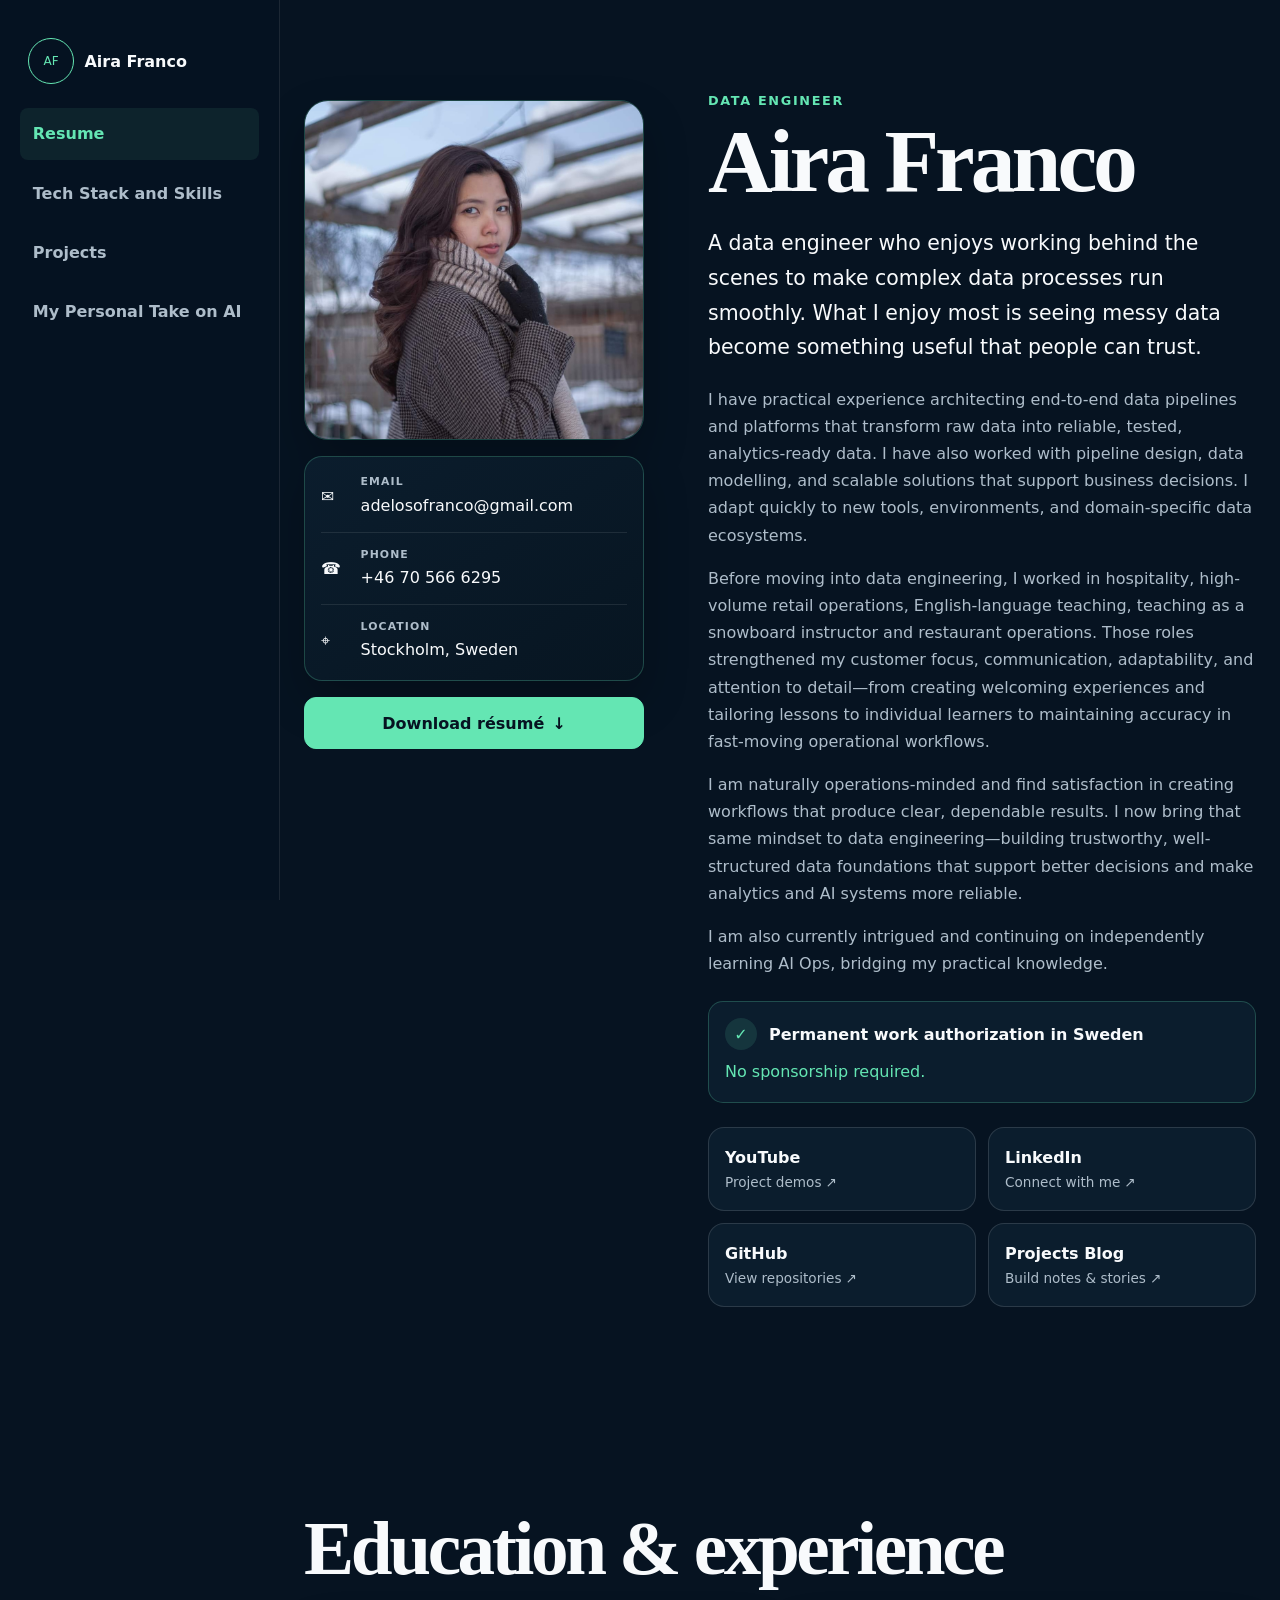
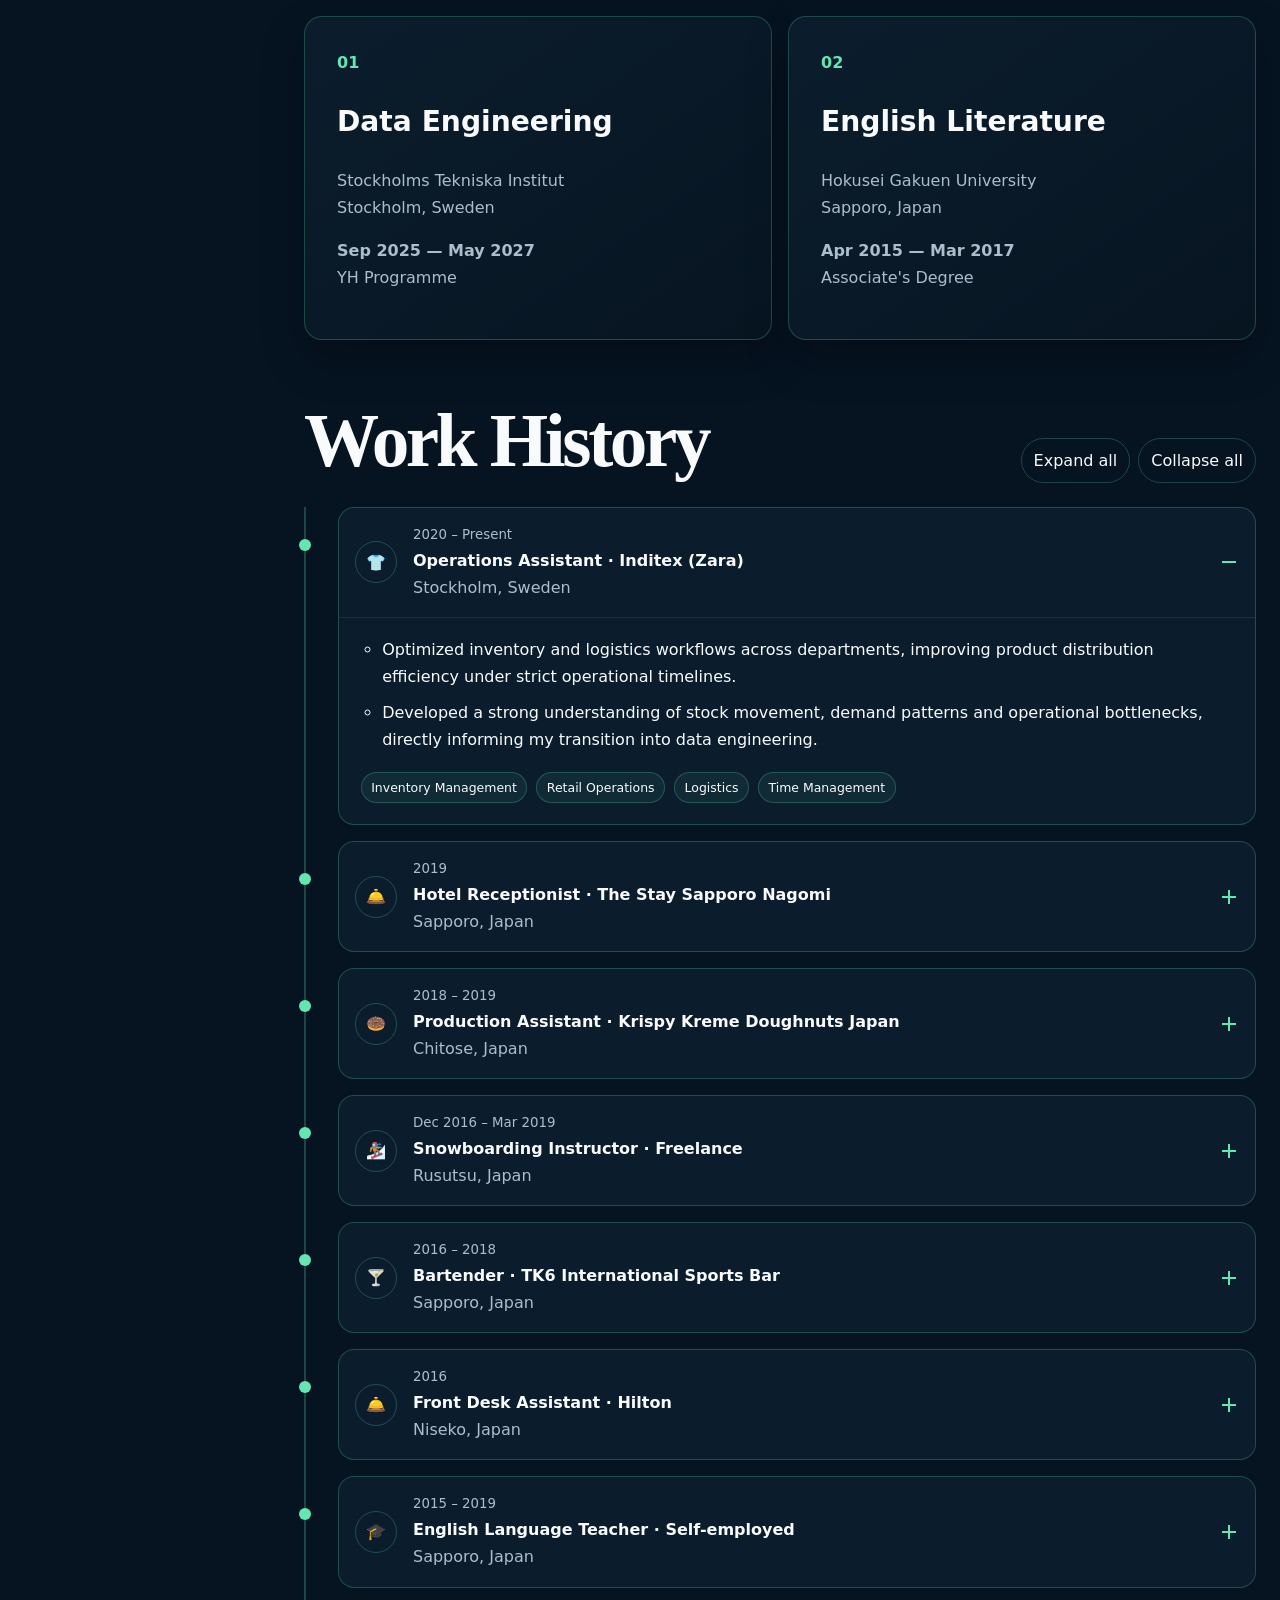
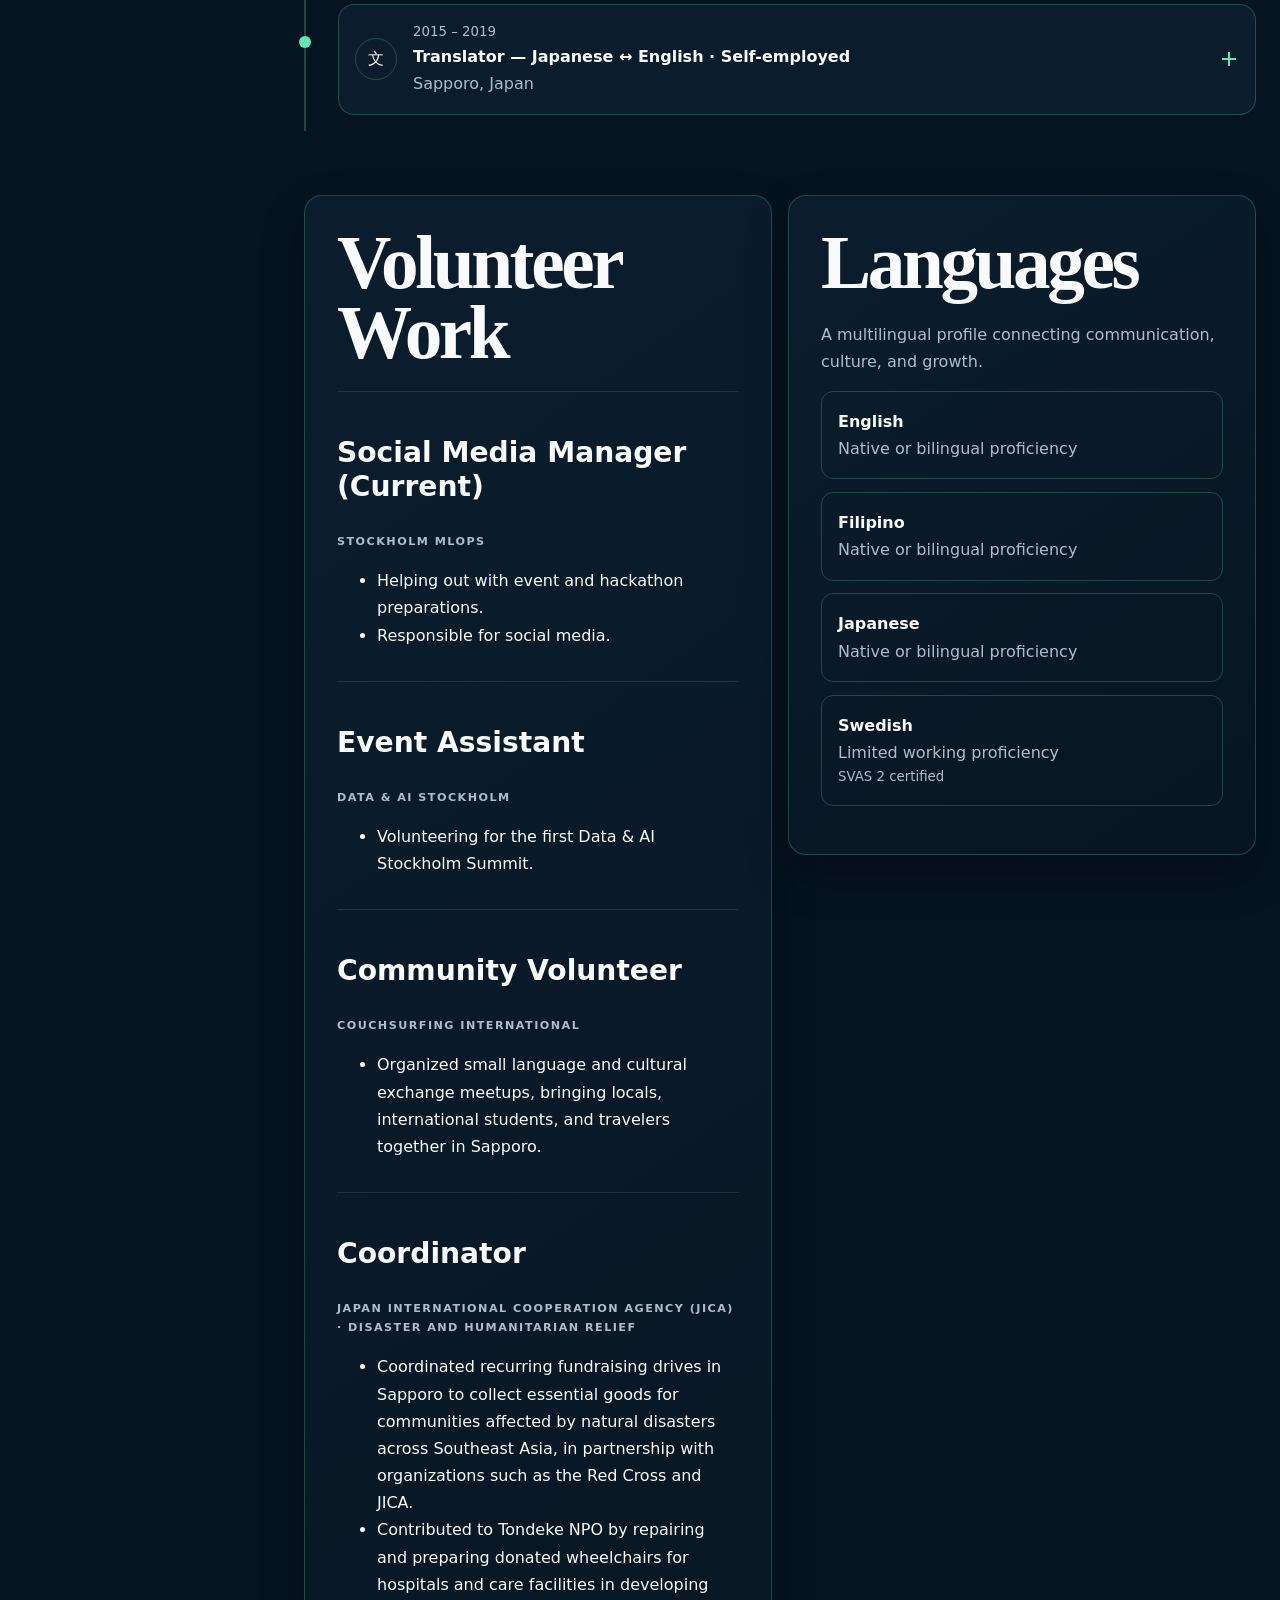
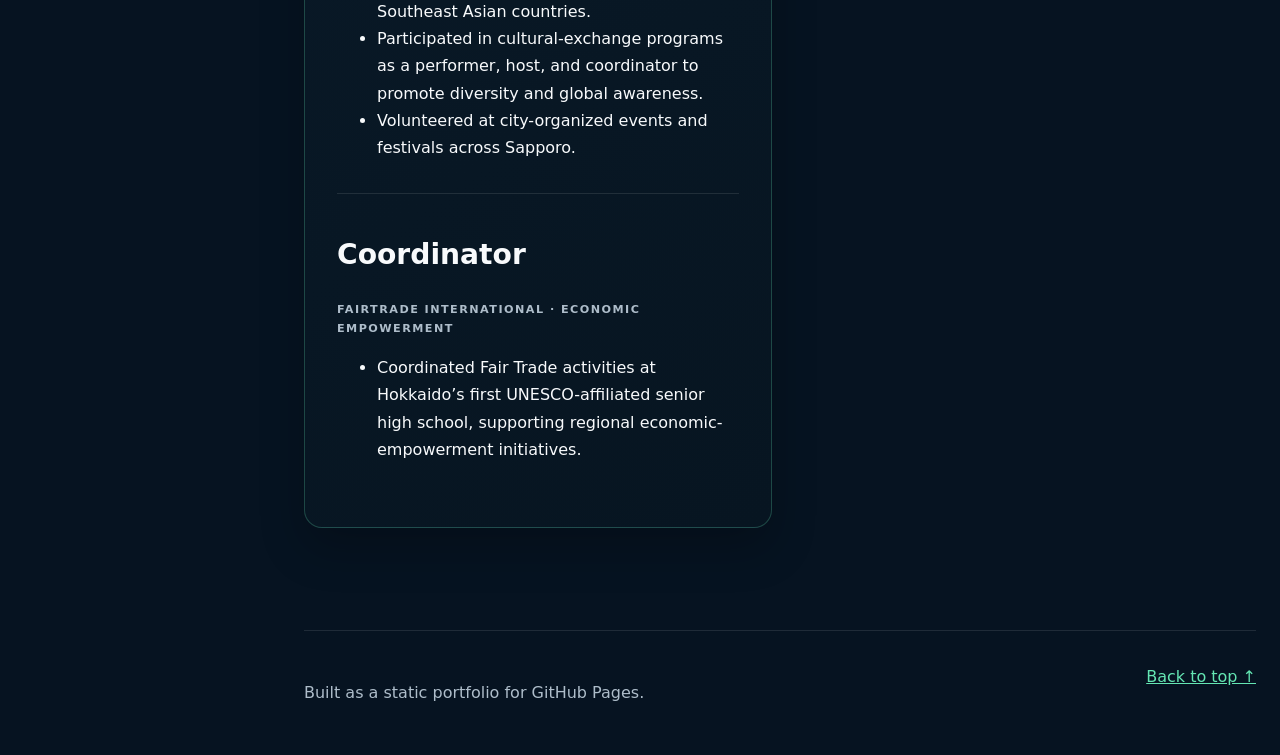
==== commit 5d5bc846: "Polish resume, skills, projects and AI pages - Resume: update snowboarding role, add volunteer roles" ====
--- a/index.html
+++ b/index.html
@@ -22,7 +22,7 @@
 <a href="projects.html">Projects</a>
 <a href="my-personal-take-on-ai.html">My Personal Take on AI</a></nav>
 </header>
-<div class="site-layout"><main id="main-content"><section id="page-content" class="section hero" aria-labelledby="page-title"><header class="page-heading"><h1 id="page-title">Resume</h1></header>
+<div class="site-layout"><main id="main-content"><section id="page-content" class="section hero" aria-labelledby="page-title"><h1 id="page-title" class="sr-only">Résumé of Aira Franco</h1>
 <div class="hero-grid">
 <aside class="profile-column">
 <img class="profile-image" src="assets/profile_pic.jpg" alt="Portrait of Aira Franco" width="981" height="981">
@@ -44,7 +44,7 @@
 <p>
 <span aria-hidden="true">⌖</span>
 <span>
-<small>Location</small>Vällingby, Stockholm, Sweden</span>
+<small>Location</small>Stockholm, Sweden</span>
 </p>
 </div>
 <a class="button primary full" href="assets/resume.pdf" download="CV_Aira_Franco_en.pdf">Download résumé <span aria-hidden="true">↓</span>
@@ -55,8 +55,10 @@
 <h2>Aira Franco</h2>
 <p class="lead">A data engineer who enjoys working behind the scenes to make complex data processes run smoothly. What I enjoy most is seeing messy data become something useful that people can trust.</p>
 <p>I have practical experience architecting end-to-end data pipelines and platforms that transform raw data into reliable, tested, analytics-ready data. I have also worked with pipeline design, data modelling, and scalable solutions that support business decisions. I adapt quickly to new tools, environments, and domain-specific data ecosystems.</p>
-<p>Before moving into data engineering, I worked in hospitality, high-volume retail operations, and English-language teaching. Those roles strengthened my customer focus, communication, adaptability, and attention to detail—from creating welcoming experiences and tailoring lessons to individual learners to maintaining accuracy in fast-moving operational workflows.</p>
+<p>Before moving into data engineering, I worked in hospitality, high-volume retail operations, English-language teaching, teaching as a snowboard instructor and restaurant operations. Those roles strengthened my customer focus, communication, adaptability, and attention to detail—from creating welcoming experiences and tailoring lessons to individual learners to maintaining accuracy in fast-moving operational workflows.</p>
 <p>I am naturally operations-minded and find satisfaction in creating workflows that produce clear, dependable results. I now bring that same mindset to data engineering—building trustworthy, well-structured data foundations that support better decisions and make analytics and AI systems more reliable.</p>
+<p>I am also currently intrigued and continuing on independently learning AI Ops, bridging my practical knowledge.</p>
+
 <aside class="authorization">
 <span aria-hidden="true">✓</span>
 <strong>Permanent work authorization in Sweden</strong>
@@ -85,7 +87,6 @@
 </section>
 <section id="resume" class="section">
 <header class="section-heading">
-<p class="eyebrow">Résumé</p>
 <h2>Education &amp; experience</h2>
 </header>
 <div class="education-grid">
@@ -108,8 +109,7 @@
 </div>
 <div class="timeline-heading">
 <div>
-<h3>Work History</h3>
-<p>Select a role to view its responsibilities and skills.</p>
+<h2>Work History</h2>
 </div>
 <div class="timeline-controls" aria-label="Work history controls">
 <button type="button" data-details="expand" data-target="work-timeline">Expand all</button>
@@ -206,11 +206,14 @@
 </summary>
 <div class="job-details">
 <ul>
-<li>Delivered snowboarding instruction to guests in Rusutsu, Japan.</li>
+<li>Assessed each student&#x27;s level and adjusted lessons accordingly.</li>
+<li>Applied knowledge of weather and snow conditions to decide which parts of the mountain were safe to ride and which were off-limits, especially for backcountry lessons.</li>
+<li>Checked and helped clients navigate registration, confirming they had health and accident insurance covering snowboarding in Japan before lessons began.</li>
 </ul>
 <div class="tags">
 <span>Snowboarding Instruction</span>
-<span>Customer Service</span>
+<span>Skill Assessment</span>
+<span>Safety Preparation</span>
 </div>
 </div>
 </details>
@@ -315,7 +318,29 @@
 </ol>
 <div class="two-column">
 <section class="panel">
-<h3>Volunteer Work</h3>
+<h2>Volunteer Work</h2>
+<article class="subcard">
+<h3>Social Media Manager (Current)</h3>
+<p class="eyebrow">Stockholm MLOps</p>
+<ul>
+<li>Helping out with event and hackathon preparations.</li>
+<li>Responsible for social media.</li>
+</ul>
+</article>
+<article class="subcard">
+<h3>Event Assistant</h3>
+<p class="eyebrow">Data &amp; AI Stockholm</p>
+<ul>
+<li>Volunteering for the first Data &amp; AI Stockholm Summit.</li>
+</ul>
+</article>
+<article class="subcard">
+<h3>Community Volunteer</h3>
+<p class="eyebrow">Couchsurfing International</p>
+<ul>
+<li>Organized small language and cultural exchange meetups, bringing locals, international students, and travelers together in Sapporo.</li>
+</ul>
+</article>
 <article class="subcard">
 <h3>Coordinator</h3>
 <p class="eyebrow">Japan International Cooperation Agency (JICA) · Disaster and Humanitarian Relief</p>
@@ -335,7 +360,7 @@
 </article>
 </section>
 <section class="panel languages">
-<h3>Languages</h3>
+<h2>Languages</h2>
 <p>A multilingual profile connecting communication, culture, and growth.</p>
 <ul>
 <li>
--- a/assets/css/styles.css
+++ b/assets/css/styles.css
@@ -18,3 +18,94 @@
   .site-header{position:sticky}.site-layout{min-width:0}.site-header nav{max-width:100vw;max-height:calc(100vh - 64px);overflow-y:auto}
   body.menu-open{overflow:hidden}.page-heading h1{font-size:clamp(2.45rem,12vw,4.2rem)}
 }
+
+/* Expanded resume roles: keep detail spacing local to Work History cards. */
+.work-timeline .job-details{padding:1.1rem 1.35rem 1.35rem}
+.work-timeline .job-details ul{margin:0;padding-left:1.35rem}
+.work-timeline .job-details li+li{margin-top:.55rem}
+.work-timeline .job-details .tags{margin-top:1.15rem;column-gap:.55rem;row-gap:.6rem}
+
+/* The skills page begins directly with the learning roadmap. */
+.story>.page-heading{margin-bottom:0}
+.story>.timeline-heading{margin-top:0}
+
+/* Separate the stack graphic from the story cards at every viewport size. */
+.tech-stack+.story-grid-bottom{margin-top:clamp(3.5rem,6vw,5rem)}
+
+/* Preserve the complete square circle-graph artwork without clipping. */
+.story-grid-bottom .panel.intro{overflow:visible}
+.story-grid-bottom .circle-graph{display:block;width:100%;max-width:520px;height:auto;aspect-ratio:auto;margin:2rem auto 0;object-fit:contain;border-radius:12px;clip-path:none}
+
+/* Skills page: the tech-stack infographic comes first. */
+.story>.page-heading+.tech-stack{margin-top:clamp(1.5rem,3vw,2.5rem)}
+.tech-stack+.timeline-heading{margin-top:clamp(3.5rem,6vw,5rem)}
+.story-grid-bottom{margin-top:clamp(3.5rem,6vw,5rem)}
+
+/* Skills roadmap: roomier, easier-to-read stage descriptions. */
+.skills-timeline{gap:1.5rem 1.75rem}
+.stage-card summary{padding:1.05rem 1.35rem}
+.stage-card h3{font-size:1.2rem;line-height:1.35}
+.stage-card>ul,.upcoming ul{margin:0;padding:.35rem 1.5rem 1.6rem 2.6rem;font-size:1.04rem;line-height:1.75}
+.stage-card>ul li+li,.upcoming li+li{margin-top:.8rem}
+.upcoming{margin:0 1.25rem 1.4rem;padding:1.15rem 1.25rem}
+.upcoming h4{margin:0 0 .6rem;font-size:1.05rem}
+.upcoming ul{padding:0 0 0 1.3rem;font-size:1rem}
+
+/* Projects page: make the Main Blog card the clear focal point. */
+.featured{padding:clamp(1.8rem,5vw,3.25rem);gap:2.5rem}
+.featured .eyebrow{font-size:.95rem;letter-spacing:.16em}
+.featured h3{margin:.2rem 0 .9rem;font-family:Georgia,"Times New Roman",serif;font-size:clamp(2rem,4.5vw,3.1rem);line-height:1.1;letter-spacing:-.025em}
+.featured p:not(.eyebrow){max-width:620px;font-size:1.2rem;line-height:1.65}
+.featured .button{flex:0 0 auto;padding:1.05rem 1.8rem;font-family:Georgia,"Times New Roman",serif;font-size:1.2rem}
+.featured+.projects-intro{margin-top:4.5rem}
+
+/* Work History heading matches "Education & experience". */
+.timeline-heading h2{margin:.1rem 0 .4rem;font-family:Georgia,"Times New Roman",serif;font-size:clamp(2.5rem,6vw,4.7rem);line-height:.94;letter-spacing:-.045em}
+
+/* Skills page: "Curious and resilient" is the centrepiece statement. */
+.story-grid-bottom{grid-template-columns:1fr}
+.story-grid-bottom .panel.highlight{padding:clamp(2rem,5vw,4rem);border-color:var(--mint);border-width:2px;background:linear-gradient(145deg,rgba(100,230,179,.14),var(--panel) 45%,#071521);box-shadow:0 0 0 1px rgba(100,230,179,.12),0 24px 60px rgba(100,230,179,.12)}
+.story-grid-bottom .panel.highlight .lead.mint{margin:0 0 1.5rem;font-family:Georgia,"Times New Roman",serif;font-size:clamp(2.6rem,6vw,4.6rem)!important;font-weight:700;line-height:1;letter-spacing:-.035em;color:var(--mint)!important}
+.story-grid-bottom .panel.highlight p:not(.lead){max-width:62rem;margin:0 0 1.35rem;font-size:clamp(1.1rem,1.6vw,1.3rem);line-height:1.85;color:var(--ink)}
+.story-grid-bottom .panel.highlight p.location{margin:2rem 0 0;font-size:1.15rem;font-weight:800;color:var(--mint)!important}
+
+/* Titles: centre them on pages with a centred block, and unify heading sizes. */
+.story>.page-heading,.ai-take>.page-heading{text-align:center}
+.story>.page-heading h1,.ai-take>.page-heading h1{margin-inline:auto}
+
+/* Volunteer Work & Languages match "Education & experience" / "Work History". */
+.two-column>.panel>h2{margin:0 0 1.4rem;font-family:Georgia,"Times New Roman",serif;font-size:clamp(2.5rem,6vw,4.7rem);line-height:.94;letter-spacing:-.045em;overflow-wrap:anywhere}
+
+/* Skills roadmap and capstone headings match the page title (h1) size and font. */
+.story>.timeline-heading h2,.projects-intro h2{margin:0;font-family:Georgia,"Times New Roman",serif;font-size:clamp(2.7rem,6vw,5.5rem);line-height:1;letter-spacing:-.04em;overflow-wrap:anywhere}
+.story>.timeline-heading{flex-direction:column;align-items:flex-start;margin-bottom:2rem}
+.story>.timeline-heading p{max-width:760px;margin-top:1rem}
+.projects-intro{margin-bottom:2.5rem}
+@media(max-width:760px){
+  .two-column>.panel>h2{font-size:clamp(2.2rem,10vw,3.4rem)}
+  .story>.timeline-heading h2,.projects-intro h2{font-size:clamp(2.45rem,12vw,4.2rem)}
+}
+
+/* Project cards: neon-glass look with a prominent category badge. */
+.project-grid{gap:1.5rem}
+.project-grid .project-card:nth-child(n){--accent:79,209,255;position:relative;overflow:hidden;padding:clamp(1.5rem,3vw,2.2rem);border:1px solid rgba(var(--accent),.35);border-radius:22px;background:radial-gradient(120% 90% at 100% 0%,rgba(var(--accent),.22),transparent 55%),linear-gradient(160deg,#0f2237,#08131f 70%);box-shadow:0 14px 34px rgba(0,0,0,.35);transition:transform .3s ease,border-color .3s ease,box-shadow .3s ease,background .3s ease}
+.project-grid .project-card:nth-child(4n+2){--accent:167,139,250}
+.project-grid .project-card:nth-child(4n+3){--accent:255,95,200}
+.project-grid .project-card:nth-child(4n+4){--accent:100,230,179}
+.project-card:before{content:"";position:absolute;inset:0;border-radius:inherit;background:linear-gradient(115deg,transparent 35%,rgba(var(--accent),.16) 50%,transparent 65%);transform:translateX(-120%);transition:transform .8s ease;pointer-events:none}
+.project-card>*{position:relative}
+.project-card .eyebrow{display:inline-flex;align-items:center;align-self:flex-start;gap:.6rem;margin:0 0 1.1rem;padding:.5rem 1.05rem;border:1px solid rgba(var(--accent),.55);border-radius:999px;background:rgba(var(--accent),.13);color:rgb(var(--accent));font-size:1.05rem;font-weight:900;letter-spacing:.1em;line-height:1.2;box-shadow:0 0 18px rgba(var(--accent),.18) inset;transition:box-shadow .3s ease,background .3s ease}
+.project-card .eyebrow:before{content:"";flex:0 0 .6rem;width:.6rem;height:.6rem;border-radius:50%;background:rgb(var(--accent));box-shadow:0 0 10px rgb(var(--accent))}
+.project-card h3{margin:.1rem 0 .8rem;font-size:clamp(1.5rem,2.4vw,1.8rem);line-height:1.2;transition:text-shadow .3s ease}
+.project-card p{flex:1 1 auto;margin:0 0 1.2rem;font-size:1.02rem;line-height:1.7;opacity:.88}
+.project-card .tags>span{border-color:rgba(var(--accent),.4);background:rgba(var(--accent),.1);transition:background .3s ease,border-color .3s ease}
+.project-card .card-link{align-self:flex-start;margin-top:1.4rem;padding:.55rem 1.1rem;border:1px solid rgba(var(--accent),.6);border-radius:999px;color:rgb(var(--accent));transition:background .3s ease,color .3s ease,box-shadow .3s ease}
+.project-grid .project-card:nth-child(n):hover,.project-grid .project-card:nth-child(n):focus-visible{transform:translateY(-6px);border-color:rgb(var(--accent));background:radial-gradient(120% 90% at 100% 0%,rgba(var(--accent),.38),transparent 60%),linear-gradient(160deg,#12293f,#0a1624 70%);box-shadow:0 0 0 1px rgb(var(--accent)),0 0 22px rgba(var(--accent),.55),0 0 60px rgba(var(--accent),.3),0 22px 44px rgba(0,0,0,.45)}
+.project-card:hover:before,.project-card:focus-visible:before{transform:translateX(120%)}
+.project-card:hover h3,.project-card:focus-visible h3{text-shadow:0 0 16px rgba(var(--accent),.7)}
+.project-card:hover .eyebrow,.project-card:focus-visible .eyebrow{background:rgba(var(--accent),.22);box-shadow:0 0 18px rgba(var(--accent),.18) inset,0 0 16px rgba(var(--accent),.5)}
+.project-card:hover .tags>span,.project-card:focus-visible .tags>span{border-color:rgba(var(--accent),.75);background:rgba(var(--accent),.18)}
+.project-card:hover .card-link,.project-card:focus-visible .card-link{background:rgb(var(--accent));color:#061321;box-shadow:0 0 20px rgba(var(--accent),.7)}
+
+/* My Personal Take on AI: the essay headline is a subtitle, not a second title. */
+.ai-take .essay>header h2{margin:0 0 1.5rem;font-size:clamp(1.5rem,3vw,2.1rem);line-height:1.25;letter-spacing:-.015em}
